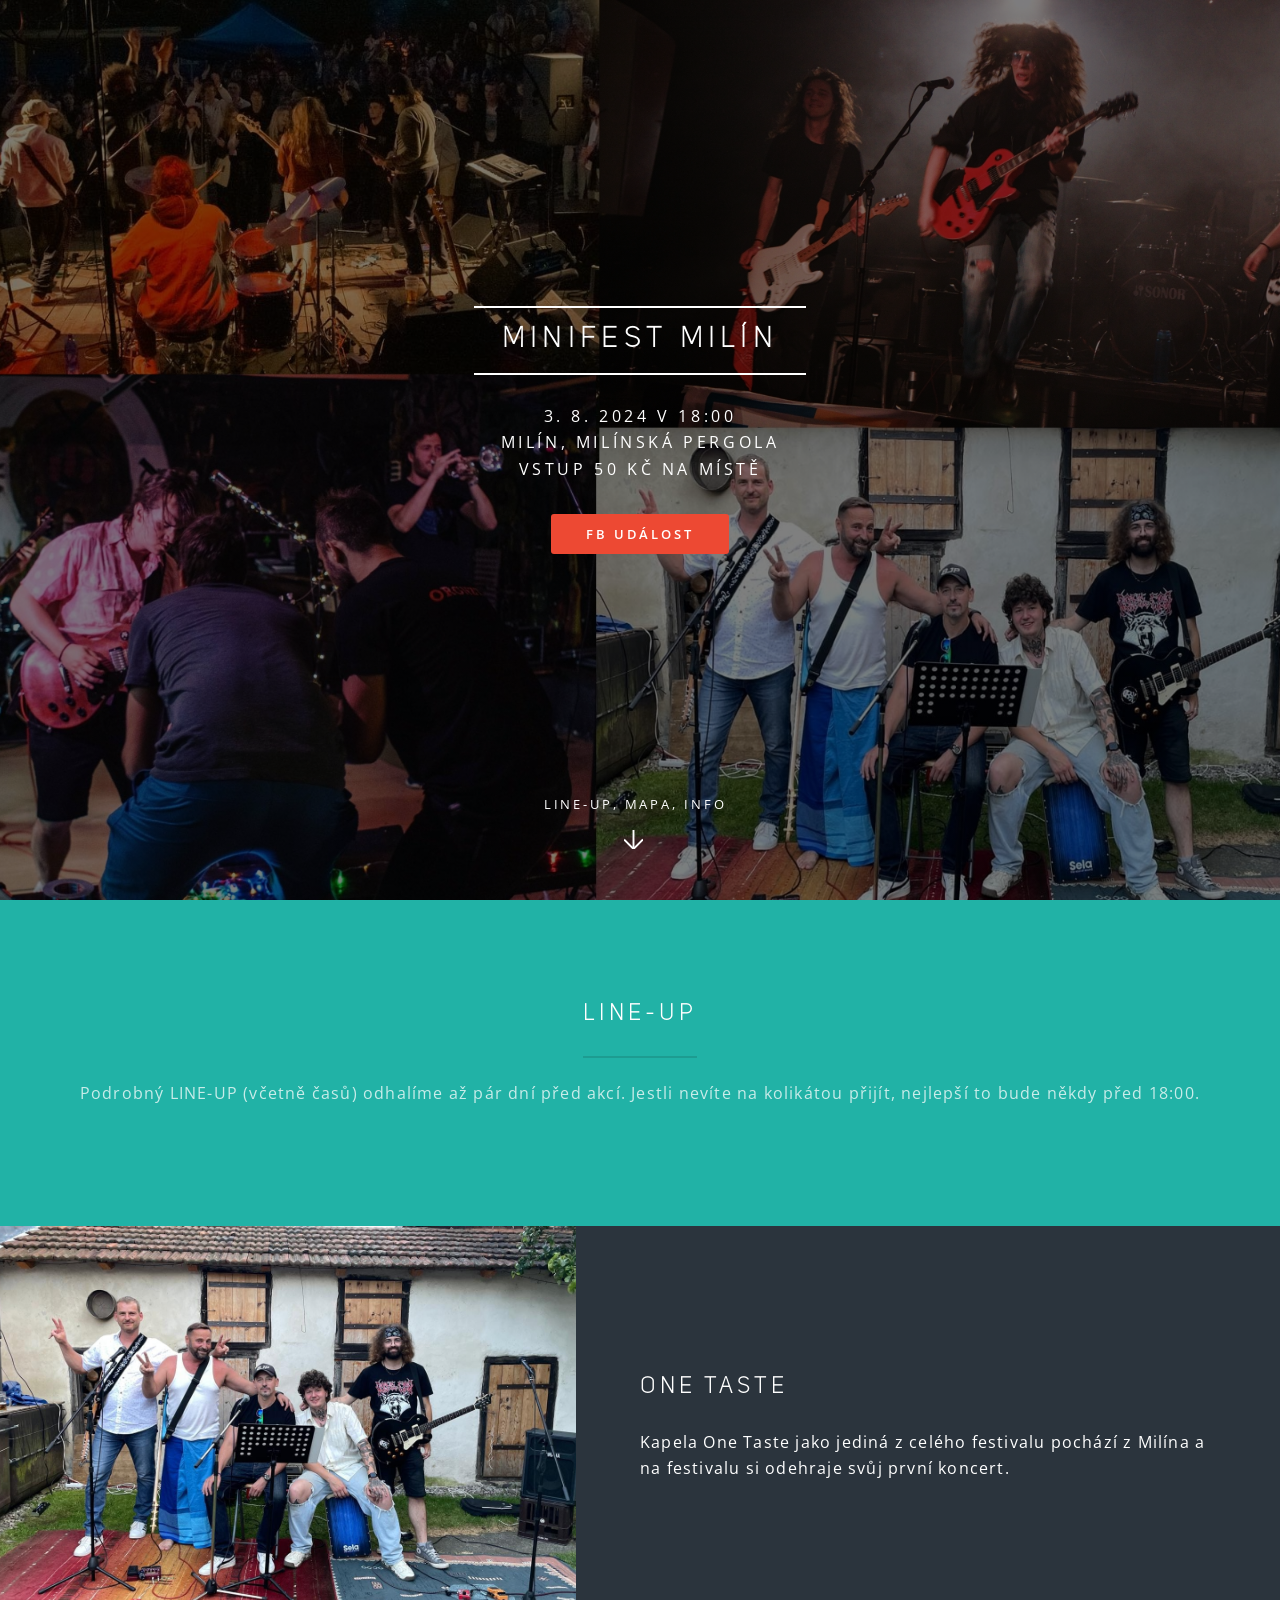
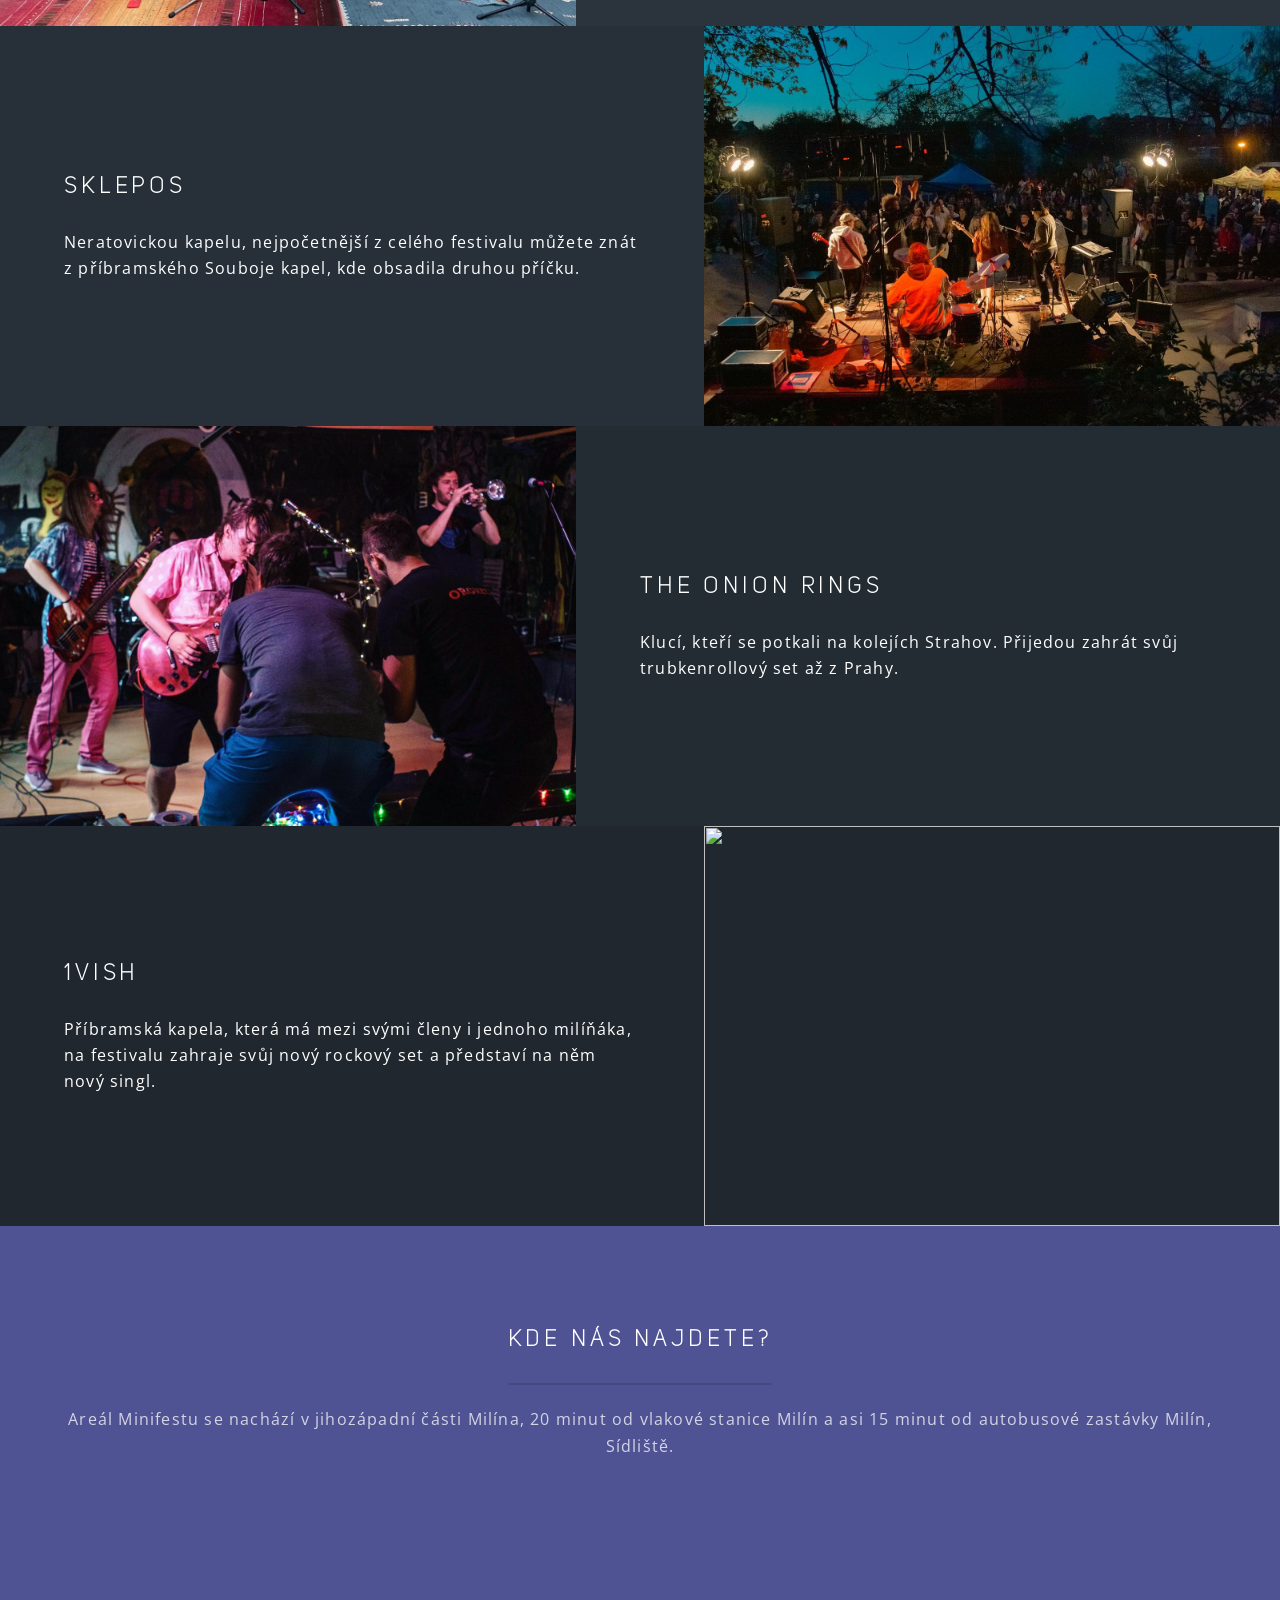
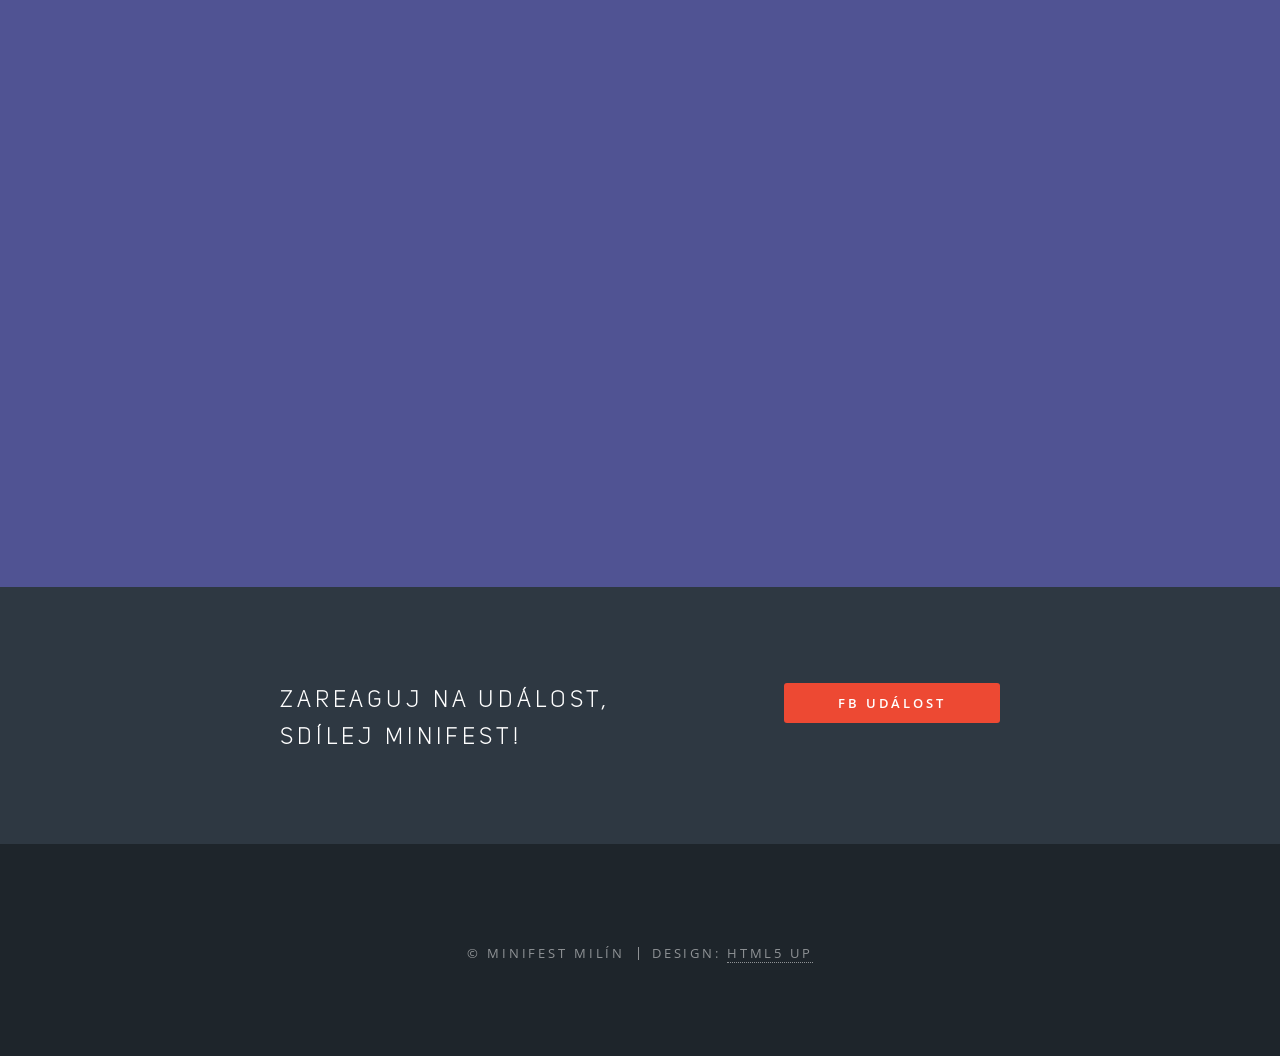
==== index.html @ dd319400 "Fix" ====
<!DOCTYPE HTML>
<!--
	Spectral by HTML5 UP
	html5up.net | @ajlkn
	Free for personal and commercial use under the CCA 3.0 license (html5up.net/license)
-->
<html>
	<head>
		<title>Minifest Milín</title>
		<meta charset="utf-8" />
		<meta name="viewport" content="width=device-width, initial-scale=1, user-scalable=no" />
		<link rel="stylesheet" href="assets/css/main.css" />
		<noscript><link rel="stylesheet" href="assets/css/noscript.css" /></noscript>
	</head>
	<body class="landing is-preload">

		<!-- Page Wrapper -->
			<div id="page-wrapper">

				<!-- Header -->
					<header id="header" class="alt">
						<h1><a href="index.html">Minifest Milín</a></h1>
					</header>

				<!-- Banner -->
					<section id="banner">
						<div class="inner">
							<h2>Minifest Milín</h2>
							<p>3. 8. 2024 v 18:00<br />
							Milín, Milínská Pergola<br />
							Vstup 50 Kč na Místě
							</p>
							<ul class="actions special">
								<li><a href="https://www.facebook.com/share/nZcEZH7d44mRMDsJ/" class="button primary">FB Událost</a></li>
							</ul>
						</div>
						<a href="#one" class="more scrolly">Line-Up, Mapa, Info</a>
					</section>

				<!-- One -->
					<section id="one" class="wrapper style1 special">
						<div class="inner">
							<header class="major">
								<h2>LINE-UP</h2>
								<p>Podrobný LINE-UP (včetně časů) odhalíme až pár dní před akcí. Jestli nevíte na kolikátou přijít, nejlepší to bude někdy před 18:00.</p>
							</header>
						</div>
					</section>

				<!-- Two -->
					<section id="two" class="wrapper alt style2">
						<section class="spotlight">
							<div class="image band-image"><img src="images/pic04.jpg" alt="" /></div><div class="content">
								<h2>One Taste</h2>
								<p>Kapela One Taste jako jediná z celého festivalu pochází z Milína a na festivalu si odehraje svůj první koncert.</p>
							</div>
						</section>
						<section class="spotlight">
							<div class="image band-image"><img src="images/pic03.jpg" alt="" /></div><div class="content">
								<h2>Sklepos</h2>
								<p>Neratovickou kapelu, nejpočetnější z celého festivalu můžete znát z příbramského Souboje kapel, kde obsadila druhou příčku.</p>
							</div>
						</section>
						<section class="spotlight">
							<div class="image band-image"><img src="images/pic02.jpg" alt="" /></div><div class="content">
								<h2>The Onion Rings</h2>
								<p>Klucí, kteří se potkali na kolejích Strahov. Přijedou zahrát svůj trubkenrollový set až z Prahy.</p>
							</div>
						</section>
						<section class="spotlight">
							<div class="image band-image"><img src="images/pic01.jpg" alt="" /></div><div class="content">
								<h2>1VISH</h2>
								<p>Příbramská kapela, která má mezi svými členy i jednoho milíňáka, na festivalu zahraje svůj nový rockový set a představí na něm nový singl.</p>
							</div>
						</section>
					</section>

				<!-- Three -->
					<section id="three" class="wrapper style3 special">
						<div class="inner">
							<header class="major">
								<h2>Kde nás najdete?</h2>
								<p>Areál Minifestu se nachází v jihozápadní části Milína, 20 minut od vlakové stanice Milín a asi 15 minut od autobusové zastávky Milín, Sídliště.</p>
							</header>
							<div class="map">
								<iframe style="border:none" src="https://frame.mapy.cz/s/gusoguramu" width="100%" height="600" frameborder="0"></iframe>
							</div>
						</div>
					</section>

				<!-- CTA -->
					<section id="cta" class="wrapper style4">
						<div class="inner">
							<header>
								<h2>Zareaguj na událost,<br>
									Sdílej Minifest!</h2>
							</header>
							<ul class="actions stacked">
								<li><a href="https://www.facebook.com/share/nZcEZH7d44mRMDsJ/" class="button fit primary">FB Událost</a></li>
							</ul>
						</div>
					</section>

				<!-- Footer -->
					<footer id="footer">
						<ul class="copyright">
							<li>&copy; Minifest Milín</li><li>Design: <a href="http://html5up.net">HTML5 UP</a></li>
						</ul>
					</footer>

			</div>

		<!-- Scripts -->
			<script src="assets/js/jquery.min.js"></script>
			<script src="assets/js/jquery.scrollex.min.js"></script>
			<script src="assets/js/jquery.scrolly.min.js"></script>
			<script src="assets/js/browser.min.js"></script>
			<script src="assets/js/breakpoints.min.js"></script>
			<script src="assets/js/util.js"></script>
			<script src="assets/js/main.js"></script>

	</body>
</html>
---- assets/css/main.css ----
@import url(fontawesome-all.min.css);
@import url("https://fonts.googleapis.com/css?family=Open+Sans:400,400italic,600,600italic,800,800italic");

@font-face {
	font-family: UniSansThinCAPS;
	src: url("../font/uni-sans.thin-caps.otf") format("opentype");
}

/*
	Spectral by HTML5 UP
	html5up.net | @ajlkn
	Free for personal and commercial use under the CCA 3.0 license (html5up.net/license)
*/

html, body, div, span, applet, object,
iframe, h1, h2, h3, h4, h5, h6, p, blockquote,
pre, a, abbr, acronym, address, big, cite,
code, del, dfn, em, img, ins, kbd, q, s, samp,
small, strike, strong, sub, sup, tt, var, b,
u, i, center, dl, dt, dd, ol, ul, li, fieldset,
form, label, legend, table, caption, tbody,
tfoot, thead, tr, th, td, article, aside,
canvas, details, embed, figure, figcaption,
footer, header, hgroup, menu, nav, output, ruby,
section, summary, time, mark, audio, video {
	margin: 0;
	padding: 0;
	border: 0;
	font-size: 100%;
	font: inherit;
	vertical-align: baseline;}

article, aside, details, figcaption, figure,
footer, header, hgroup, menu, nav, section {
	display: block;}

body {
	line-height: 1;
}

ol, ul {
	list-style: none;
}

blockquote, q {
	quotes: none;
}

	blockquote:before, blockquote:after, q:before, q:after {
		content: '';
		content: none;
	}

table {
	border-collapse: collapse;
	border-spacing: 0;
}

body {
	-webkit-text-size-adjust: none;
}

mark {
	background-color: transparent;
	color: inherit;
}

input::-moz-focus-inner {
	border: 0;
	padding: 0;
}

input, select, textarea {
	-moz-appearance: none;
	-webkit-appearance: none;
	-ms-appearance: none;
	appearance: none;
}

/* Basic */

	@-ms-viewport {
		width: device-width;
	}

	html {
		box-sizing: border-box;
	}

	*, *:before, *:after {
		box-sizing: inherit;
	}

	body {
		background: #2e3842;
	}

		body.is-preload *, body.is-preload *:before, body.is-preload *:after {
			-moz-animation: none !important;
			-webkit-animation: none !important;
			-ms-animation: none !important;
			animation: none !important;
			-moz-transition: none !important;
			-webkit-transition: none !important;
			-ms-transition: none !important;
			transition: none !important;
		}

	h1, h2, h3, h4 {
		font-family: UniSansThinCAPS, sans-serif;
	}

	body, input, select, textarea {
		color: #fff;
		font-family: "Open Sans", Helvetica, sans-serif;
		font-size: 15pt;
		font-weight: 400;
		letter-spacing: 0.075em;
		line-height: 1.65em;
	}

		@media screen and (max-width: 1680px) {

			body, input, select, textarea {
				font-size: 13pt;
			}

		}

		@media screen and (max-width: 1280px) {

			body, input, select, textarea {
				font-size: 12pt;
			}

		}

		@media screen and (max-width: 736px) {

			body, input, select, textarea {
				font-size: 11pt;
				letter-spacing: 0.0375em;
			}

		}

	a {
		-moz-transition: color 0.2s ease, border-bottom-color 0.2s ease;
		-webkit-transition: color 0.2s ease, border-bottom-color 0.2s ease;
		-ms-transition: color 0.2s ease, border-bottom-color 0.2s ease;
		transition: color 0.2s ease, border-bottom-color 0.2s ease;
		border-bottom: dotted 1px;
		color: inherit;
		text-decoration: none;
	}

		a:hover {
			border-bottom-color: transparent;
		}

	strong, b {
		color: #fff;
		font-weight: 600;
	}

	em, i {
		font-style: italic;
	}

	p {
		margin: 0 0 2em 0;
	}

	h1, h2, h3, h4, h5, h6 {
		color: #fff;
		font-weight: 800;
		letter-spacing: 0.225em;
		line-height: 1em;
		margin: 0 0 1em 0;
		text-transform: uppercase;
	}

		h1 a, h2 a, h3 a, h4 a, h5 a, h6 a {
			color: inherit;
			text-decoration: none;
		}

	h2 {
		font-size: 1.35em;
		line-height: 1.75em;
	}

		@media screen and (max-width: 736px) {

			h2 {
				font-size: 1.1em;
				line-height: 1.65em;
			}

		}

	h3 {
		font-size: 1.15em;
		line-height: 1.75em;
	}

		@media screen and (max-width: 736px) {

			h3 {
				font-size: 1em;
				line-height: 1.65em;
			}

		}

	h4 {
		font-size: 1em;
		line-height: 1.5em;
	}

	h5 {
		font-size: 0.8em;
		line-height: 1.5em;
	}

	h6 {
		font-size: 0.7em;
		line-height: 1.5em;
	}

	sub {
		font-size: 0.8em;
		position: relative;
		top: 0.5em;
	}

	sup {
		font-size: 0.8em;
		position: relative;
		top: -0.5em;
	}

	hr {
		border: 0;
		border-bottom: solid 2px #fff;
		margin: 3em 0;
	}

		hr.major {
			margin: 4.5em 0;
		}

	blockquote {
		border-left: solid 4px #fff;
		font-style: italic;
		margin: 0 0 2em 0;
		padding: 0.5em 0 0.5em 2em;
	}

	code {
		background: rgba(144, 144, 144, 0.25);
		border-radius: 3px;
		font-family: "Courier New", monospace;
		font-size: 0.9em;
		letter-spacing: 0;
		margin: 0 0.25em;
		padding: 0.25em 0.65em;
	}

	pre {
		-webkit-overflow-scrolling: touch;
		font-family: "Courier New", monospace;
		font-size: 0.9em;
		margin: 0 0 2em 0;
	}

		pre code {
			display: block;
			line-height: 1.75em;
			padding: 1em 1.5em;
			overflow-x: auto;
		}

	.align-left {
		text-align: left;
	}

	.align-center {
		text-align: center;
	}

	.align-right {
		text-align: right;
	}

/* Row */

	.row {
		display: flex;
		flex-wrap: wrap;
		box-sizing: border-box;
		align-items: stretch;
	}

		.row > * {
			box-sizing: border-box;
		}

		.row.gtr-uniform > * > :last-child {
			margin-bottom: 0;
		}

		.row.aln-left {
			justify-content: flex-start;
		}

		.row.aln-center {
			justify-content: center;
		}

		.row.aln-right {
			justify-content: flex-end;
		}

		.row.aln-top {
			align-items: flex-start;
		}

		.row.aln-middle {
			align-items: center;
		}

		.row.aln-bottom {
			align-items: flex-end;
		}

		.row > .imp {
			order: -1;
		}

		.row > .col-1 {
			width: 8.33333%;
		}

		.row > .off-1 {
			margin-left: 8.33333%;
		}

		.row > .col-2 {
			width: 16.66667%;
		}

		.row > .off-2 {
			margin-left: 16.66667%;
		}

		.row > .col-3 {
			width: 25%;
		}

		.row > .off-3 {
			margin-left: 25%;
		}

		.row > .col-4 {
			width: 33.33333%;
		}

		.row > .off-4 {
			margin-left: 33.33333%;
		}

		.row > .col-5 {
			width: 41.66667%;
		}

		.row > .off-5 {
			margin-left: 41.66667%;
		}

		.row > .col-6 {
			width: 50%;
		}

		.row > .off-6 {
			margin-left: 50%;
		}

		.row > .col-7 {
			width: 58.33333%;
		}

		.row > .off-7 {
			margin-left: 58.33333%;
		}

		.row > .col-8 {
			width: 66.66667%;
		}

		.row > .off-8 {
			margin-left: 66.66667%;
		}

		.row > .col-9 {
			width: 75%;
		}

		.row > .off-9 {
			margin-left: 75%;
		}

		.row > .col-10 {
			width: 83.33333%;
		}

		.row > .off-10 {
			margin-left: 83.33333%;
		}

		.row > .col-11 {
			width: 91.66667%;
		}

		.row > .off-11 {
			margin-left: 91.66667%;
		}

		.row > .col-12 {
			width: 100%;
		}

		.row > .off-12 {
			margin-left: 100%;
		}

		.row.gtr-0 {
			margin-top: 0;
			margin-left: 0em;
		}

			.row.gtr-0 > * {
				padding: 0 0 0 0em;
			}

			.row.gtr-0.gtr-uniform {
				margin-top: 0em;
			}

				.row.gtr-0.gtr-uniform > * {
					padding-top: 0em;
				}

		.row.gtr-25 {
			margin-top: 0;
			margin-left: -0.375em;
		}

			.row.gtr-25 > * {
				padding: 0 0 0 0.375em;
			}

			.row.gtr-25.gtr-uniform {
				margin-top: -0.375em;
			}

				.row.gtr-25.gtr-uniform > * {
					padding-top: 0.375em;
				}

		.row.gtr-50 {
			margin-top: 0;
			margin-left: -0.75em;
		}

			.row.gtr-50 > * {
				padding: 0 0 0 0.75em;
			}

			.row.gtr-50.gtr-uniform {
				margin-top: -0.75em;
			}

				.row.gtr-50.gtr-uniform > * {
					padding-top: 0.75em;
				}

		.row {
			margin-top: 0;
			margin-left: -1.5em;
		}

			.row > * {
				padding: 0 0 0 1.5em;
			}

			.row.gtr-uniform {
				margin-top: -1.5em;
			}

				.row.gtr-uniform > * {
					padding-top: 1.5em;
				}

		.row.gtr-150 {
			margin-top: 0;
			margin-left: -2.25em;
		}

			.row.gtr-150 > * {
				padding: 0 0 0 2.25em;
			}

			.row.gtr-150.gtr-uniform {
				margin-top: -2.25em;
			}

				.row.gtr-150.gtr-uniform > * {
					padding-top: 2.25em;
				}

		.row.gtr-200 {
			margin-top: 0;
			margin-left: -3em;
		}

			.row.gtr-200 > * {
				padding: 0 0 0 3em;
			}

			.row.gtr-200.gtr-uniform {
				margin-top: -3em;
			}

				.row.gtr-200.gtr-uniform > * {
					padding-top: 3em;
				}

		@media screen and (max-width: 1680px) {

			.row {
				display: flex;
				flex-wrap: wrap;
				box-sizing: border-box;
				align-items: stretch;
			}

				.row > * {
					box-sizing: border-box;
				}

				.row.gtr-uniform > * > :last-child {
					margin-bottom: 0;
				}

				.row.aln-left {
					justify-content: flex-start;
				}

				.row.aln-center {
					justify-content: center;
				}

				.row.aln-right {
					justify-content: flex-end;
				}

				.row.aln-top {
					align-items: flex-start;
				}

				.row.aln-middle {
					align-items: center;
				}

				.row.aln-bottom {
					align-items: flex-end;
				}

				.row > .imp-xlarge {
					order: -1;
				}

				.row > .col-1-xlarge {
					width: 8.33333%;
				}

				.row > .off-1-xlarge {
					margin-left: 8.33333%;
				}

				.row > .col-2-xlarge {
					width: 16.66667%;
				}

				.row > .off-2-xlarge {
					margin-left: 16.66667%;
				}

				.row > .col-3-xlarge {
					width: 25%;
				}

				.row > .off-3-xlarge {
					margin-left: 25%;
				}

				.row > .col-4-xlarge {
					width: 33.33333%;
				}

				.row > .off-4-xlarge {
					margin-left: 33.33333%;
				}

				.row > .col-5-xlarge {
					width: 41.66667%;
				}

				.row > .off-5-xlarge {
					margin-left: 41.66667%;
				}

				.row > .col-6-xlarge {
					width: 50%;
				}

				.row > .off-6-xlarge {
					margin-left: 50%;
				}

				.row > .col-7-xlarge {
					width: 58.33333%;
				}

				.row > .off-7-xlarge {
					margin-left: 58.33333%;
				}

				.row > .col-8-xlarge {
					width: 66.66667%;
				}

				.row > .off-8-xlarge {
					margin-left: 66.66667%;
				}

				.row > .col-9-xlarge {
					width: 75%;
				}

				.row > .off-9-xlarge {
					margin-left: 75%;
				}

				.row > .col-10-xlarge {
					width: 83.33333%;
				}

				.row > .off-10-xlarge {
					margin-left: 83.33333%;
				}

				.row > .col-11-xlarge {
					width: 91.66667%;
				}

				.row > .off-11-xlarge {
					margin-left: 91.66667%;
				}

				.row > .col-12-xlarge {
					width: 100%;
				}

				.row > .off-12-xlarge {
					margin-left: 100%;
				}

				.row.gtr-0 {
					margin-top: 0;
					margin-left: 0em;
				}

					.row.gtr-0 > * {
						padding: 0 0 0 0em;
					}

					.row.gtr-0.gtr-uniform {
						margin-top: 0em;
					}

						.row.gtr-0.gtr-uniform > * {
							padding-top: 0em;
						}

				.row.gtr-25 {
					margin-top: 0;
					margin-left: -0.375em;
				}

					.row.gtr-25 > * {
						padding: 0 0 0 0.375em;
					}

					.row.gtr-25.gtr-uniform {
						margin-top: -0.375em;
					}

						.row.gtr-25.gtr-uniform > * {
							padding-top: 0.375em;
						}

				.row.gtr-50 {
					margin-top: 0;
					margin-left: -0.75em;
				}

					.row.gtr-50 > * {
						padding: 0 0 0 0.75em;
					}

					.row.gtr-50.gtr-uniform {
						margin-top: -0.75em;
					}

						.row.gtr-50.gtr-uniform > * {
							padding-top: 0.75em;
						}

				.row {
					margin-top: 0;
					margin-left: -1.5em;
				}

					.row > * {
						padding: 0 0 0 1.5em;
					}

					.row.gtr-uniform {
						margin-top: -1.5em;
					}

						.row.gtr-uniform > * {
							padding-top: 1.5em;
						}

				.row.gtr-150 {
					margin-top: 0;
					margin-left: -2.25em;
				}

					.row.gtr-150 > * {
						padding: 0 0 0 2.25em;
					}

					.row.gtr-150.gtr-uniform {
						margin-top: -2.25em;
					}

						.row.gtr-150.gtr-uniform > * {
							padding-top: 2.25em;
						}

				.row.gtr-200 {
					margin-top: 0;
					margin-left: -3em;
				}

					.row.gtr-200 > * {
						padding: 0 0 0 3em;
					}

					.row.gtr-200.gtr-uniform {
						margin-top: -3em;
					}

						.row.gtr-200.gtr-uniform > * {
							padding-top: 3em;
						}

		}

		@media screen and (max-width: 1280px) {

			.row {
				display: flex;
				flex-wrap: wrap;
				box-sizing: border-box;
				align-items: stretch;
			}

				.row > * {
					box-sizing: border-box;
				}

				.row.gtr-uniform > * > :last-child {
					margin-bottom: 0;
				}

				.row.aln-left {
					justify-content: flex-start;
				}

				.row.aln-center {
					justify-content: center;
				}

				.row.aln-right {
					justify-content: flex-end;
				}

				.row.aln-top {
					align-items: flex-start;
				}

				.row.aln-middle {
					align-items: center;
				}

				.row.aln-bottom {
					align-items: flex-end;
				}

				.row > .imp-large {
					order: -1;
				}

				.row > .col-1-large {
					width: 8.33333%;
				}

				.row > .off-1-large {
					margin-left: 8.33333%;
				}

				.row > .col-2-large {
					width: 16.66667%;
				}

				.row > .off-2-large {
					margin-left: 16.66667%;
				}

				.row > .col-3-large {
					width: 25%;
				}

				.row > .off-3-large {
					margin-left: 25%;
				}

				.row > .col-4-large {
					width: 33.33333%;
				}

				.row > .off-4-large {
					margin-left: 33.33333%;
				}

				.row > .col-5-large {
					width: 41.66667%;
				}

				.row > .off-5-large {
					margin-left: 41.66667%;
				}

				.row > .col-6-large {
					width: 50%;
				}

				.row > .off-6-large {
					margin-left: 50%;
				}

				.row > .col-7-large {
					width: 58.33333%;
				}

				.row > .off-7-large {
					margin-left: 58.33333%;
				}

				.row > .col-8-large {
					width: 66.66667%;
				}

				.row > .off-8-large {
					margin-left: 66.66667%;
				}

				.row > .col-9-large {
					width: 75%;
				}

				.row > .off-9-large {
					margin-left: 75%;
				}

				.row > .col-10-large {
					width: 83.33333%;
				}

				.row > .off-10-large {
					margin-left: 83.33333%;
				}

				.row > .col-11-large {
					width: 91.66667%;
				}

				.row > .off-11-large {
					margin-left: 91.66667%;
				}

				.row > .col-12-large {
					width: 100%;
				}

				.row > .off-12-large {
					margin-left: 100%;
				}

				.row.gtr-0 {
					margin-top: 0;
					margin-left: 0em;
				}

					.row.gtr-0 > * {
						padding: 0 0 0 0em;
					}

					.row.gtr-0.gtr-uniform {
						margin-top: 0em;
					}

						.row.gtr-0.gtr-uniform > * {
							padding-top: 0em;
						}

				.row.gtr-25 {
					margin-top: 0;
					margin-left: -0.375em;
				}

					.row.gtr-25 > * {
						padding: 0 0 0 0.375em;
					}

					.row.gtr-25.gtr-uniform {
						margin-top: -0.375em;
					}

						.row.gtr-25.gtr-uniform > * {
							padding-top: 0.375em;
						}

				.row.gtr-50 {
					margin-top: 0;
					margin-left: -0.75em;
				}

					.row.gtr-50 > * {
						padding: 0 0 0 0.75em;
					}

					.row.gtr-50.gtr-uniform {
						margin-top: -0.75em;
					}

						.row.gtr-50.gtr-uniform > * {
							padding-top: 0.75em;
						}

				.row {
					margin-top: 0;
					margin-left: -1.5em;
				}

					.row > * {
						padding: 0 0 0 1.5em;
					}

					.row.gtr-uniform {
						margin-top: -1.5em;
					}

						.row.gtr-uniform > * {
							padding-top: 1.5em;
						}

				.row.gtr-150 {
					margin-top: 0;
					margin-left: -2.25em;
				}

					.row.gtr-150 > * {
						padding: 0 0 0 2.25em;
					}

					.row.gtr-150.gtr-uniform {
						margin-top: -2.25em;
					}

						.row.gtr-150.gtr-uniform > * {
							padding-top: 2.25em;
						}

				.row.gtr-200 {
					margin-top: 0;
					margin-left: -3em;
				}

					.row.gtr-200 > * {
						padding: 0 0 0 3em;
					}

					.row.gtr-200.gtr-uniform {
						margin-top: -3em;
					}

						.row.gtr-200.gtr-uniform > * {
							padding-top: 3em;
						}

		}

		@media screen and (max-width: 980px) {

			.row {
				display: flex;
				flex-wrap: wrap;
				box-sizing: border-box;
				align-items: stretch;
			}

				.row > * {
					box-sizing: border-box;
				}

				.row.gtr-uniform > * > :last-child {
					margin-bottom: 0;
				}

				.row.aln-left {
					justify-content: flex-start;
				}

				.row.aln-center {
					justify-content: center;
				}

				.row.aln-right {
					justify-content: flex-end;
				}

				.row.aln-top {
					align-items: flex-start;
				}

				.row.aln-middle {
					align-items: center;
				}

				.row.aln-bottom {
					align-items: flex-end;
				}

				.row > .imp-medium {
					order: -1;
				}

				.row > .col-1-medium {
					width: 8.33333%;
				}

				.row > .off-1-medium {
					margin-left: 8.33333%;
				}

				.row > .col-2-medium {
					width: 16.66667%;
				}

				.row > .off-2-medium {
					margin-left: 16.66667%;
				}

				.row > .col-3-medium {
					width: 25%;
				}

				.row > .off-3-medium {
					margin-left: 25%;
				}

				.row > .col-4-medium {
					width: 33.33333%;
				}

				.row > .off-4-medium {
					margin-left: 33.33333%;
				}

				.row > .col-5-medium {
					width: 41.66667%;
				}

				.row > .off-5-medium {
					margin-left: 41.66667%;
				}

				.row > .col-6-medium {
					width: 50%;
				}

				.row > .off-6-medium {
					margin-left: 50%;
				}

				.row > .col-7-medium {
					width: 58.33333%;
				}

				.row > .off-7-medium {
					margin-left: 58.33333%;
				}

				.row > .col-8-medium {
					width: 66.66667%;
				}

				.row > .off-8-medium {
					margin-left: 66.66667%;
				}

				.row > .col-9-medium {
					width: 75%;
				}

				.row > .off-9-medium {
					margin-left: 75%;
				}

				.row > .col-10-medium {
					width: 83.33333%;
				}

				.row > .off-10-medium {
					margin-left: 83.33333%;
				}

				.row > .col-11-medium {
					width: 91.66667%;
				}

				.row > .off-11-medium {
					margin-left: 91.66667%;
				}

				.row > .col-12-medium {
					width: 100%;
				}

				.row > .off-12-medium {
					margin-left: 100%;
				}

				.row.gtr-0 {
					margin-top: 0;
					margin-left: 0em;
				}

					.row.gtr-0 > * {
						padding: 0 0 0 0em;
					}

					.row.gtr-0.gtr-uniform {
						margin-top: 0em;
					}

						.row.gtr-0.gtr-uniform > * {
							padding-top: 0em;
						}

				.row.gtr-25 {
					margin-top: 0;
					margin-left: -0.375em;
				}

					.row.gtr-25 > * {
						padding: 0 0 0 0.375em;
					}

					.row.gtr-25.gtr-uniform {
						margin-top: -0.375em;
					}

						.row.gtr-25.gtr-uniform > * {
							padding-top: 0.375em;
						}

				.row.gtr-50 {
					margin-top: 0;
					margin-left: -0.75em;
				}

					.row.gtr-50 > * {
						padding: 0 0 0 0.75em;
					}

					.row.gtr-50.gtr-uniform {
						margin-top: -0.75em;
					}

						.row.gtr-50.gtr-uniform > * {
							padding-top: 0.75em;
						}

				.row {
					margin-top: 0;
					margin-left: -1.5em;
				}

					.row > * {
						padding: 0 0 0 1.5em;
					}

					.row.gtr-uniform {
						margin-top: -1.5em;
					}

						.row.gtr-uniform > * {
							padding-top: 1.5em;
						}

				.row.gtr-150 {
					margin-top: 0;
					margin-left: -2.25em;
				}

					.row.gtr-150 > * {
						padding: 0 0 0 2.25em;
					}

					.row.gtr-150.gtr-uniform {
						margin-top: -2.25em;
					}

						.row.gtr-150.gtr-uniform > * {
							padding-top: 2.25em;
						}

				.row.gtr-200 {
					margin-top: 0;
					margin-left: -3em;
				}

					.row.gtr-200 > * {
						padding: 0 0 0 3em;
					}

					.row.gtr-200.gtr-uniform {
						margin-top: -3em;
					}

						.row.gtr-200.gtr-uniform > * {
							padding-top: 3em;
						}

		}

		@media screen and (max-width: 736px) {

			.row {
				display: flex;
				flex-wrap: wrap;
				box-sizing: border-box;
				align-items: stretch;
			}

				.row > * {
					box-sizing: border-box;
				}

				.row.gtr-uniform > * > :last-child {
					margin-bottom: 0;
				}

				.row.aln-left {
					justify-content: flex-start;
				}

				.row.aln-center {
					justify-content: center;
				}

				.row.aln-right {
					justify-content: flex-end;
				}

				.row.aln-top {
					align-items: flex-start;
				}

				.row.aln-middle {
					align-items: center;
				}

				.row.aln-bottom {
					align-items: flex-end;
				}

				.row > .imp-small {
					order: -1;
				}

				.row > .col-1-small {
					width: 8.33333%;
				}

				.row > .off-1-small {
					margin-left: 8.33333%;
				}

				.row > .col-2-small {
					width: 16.66667%;
				}

				.row > .off-2-small {
					margin-left: 16.66667%;
				}

				.row > .col-3-small {
					width: 25%;
				}

				.row > .off-3-small {
					margin-left: 25%;
				}

				.row > .col-4-small {
					width: 33.33333%;
				}

				.row > .off-4-small {
					margin-left: 33.33333%;
				}

				.row > .col-5-small {
					width: 41.66667%;
				}

				.row > .off-5-small {
					margin-left: 41.66667%;
				}

				.row > .col-6-small {
					width: 50%;
				}

				.row > .off-6-small {
					margin-left: 50%;
				}

				.row > .col-7-small {
					width: 58.33333%;
				}

				.row > .off-7-small {
					margin-left: 58.33333%;
				}

				.row > .col-8-small {
					width: 66.66667%;
				}

				.row > .off-8-small {
					margin-left: 66.66667%;
				}

				.row > .col-9-small {
					width: 75%;
				}

				.row > .off-9-small {
					margin-left: 75%;
				}

				.row > .col-10-small {
					width: 83.33333%;
				}

				.row > .off-10-small {
					margin-left: 83.33333%;
				}

				.row > .col-11-small {
					width: 91.66667%;
				}

				.row > .off-11-small {
					margin-left: 91.66667%;
				}

				.row > .col-12-small {
					width: 100%;
				}

				.row > .off-12-small {
					margin-left: 100%;
				}

				.row.gtr-0 {
					margin-top: 0;
					margin-left: 0em;
				}

					.row.gtr-0 > * {
						padding: 0 0 0 0em;
					}

					.row.gtr-0.gtr-uniform {
						margin-top: 0em;
					}

						.row.gtr-0.gtr-uniform > * {
							padding-top: 0em;
						}

				.row.gtr-25 {
					margin-top: 0;
					margin-left: -0.375em;
				}

					.row.gtr-25 > * {
						padding: 0 0 0 0.375em;
					}

					.row.gtr-25.gtr-uniform {
						margin-top: -0.375em;
					}

						.row.gtr-25.gtr-uniform > * {
							padding-top: 0.375em;
						}

				.row.gtr-50 {
					margin-top: 0;
					margin-left: -0.75em;
				}

					.row.gtr-50 > * {
						padding: 0 0 0 0.75em;
					}

					.row.gtr-50.gtr-uniform {
						margin-top: -0.75em;
					}

						.row.gtr-50.gtr-uniform > * {
							padding-top: 0.75em;
						}

				.row {
					margin-top: 0;
					margin-left: -1.5em;
				}

					.row > * {
						padding: 0 0 0 1.5em;
					}

					.row.gtr-uniform {
						margin-top: -1.5em;
					}

						.row.gtr-uniform > * {
							padding-top: 1.5em;
						}

				.row.gtr-150 {
					margin-top: 0;
					margin-left: -2.25em;
				}

					.row.gtr-150 > * {
						padding: 0 0 0 2.25em;
					}

					.row.gtr-150.gtr-uniform {
						margin-top: -2.25em;
					}

						.row.gtr-150.gtr-uniform > * {
							padding-top: 2.25em;
						}

				.row.gtr-200 {
					margin-top: 0;
					margin-left: -3em;
				}

					.row.gtr-200 > * {
						padding: 0 0 0 3em;
					}

					.row.gtr-200.gtr-uniform {
						margin-top: -3em;
					}

						.row.gtr-200.gtr-uniform > * {
							padding-top: 3em;
						}

		}

		@media screen and (max-width: 480px) {

			.row {
				display: flex;
				flex-wrap: wrap;
				box-sizing: border-box;
				align-items: stretch;
			}

				.row > * {
					box-sizing: border-box;
				}

				.row.gtr-uniform > * > :last-child {
					margin-bottom: 0;
				}

				.row.aln-left {
					justify-content: flex-start;
				}

				.row.aln-center {
					justify-content: center;
				}

				.row.aln-right {
					justify-content: flex-end;
				}

				.row.aln-top {
					align-items: flex-start;
				}

				.row.aln-middle {
					align-items: center;
				}

				.row.aln-bottom {
					align-items: flex-end;
				}

				.row > .imp-xsmall {
					order: -1;
				}

				.row > .col-1-xsmall {
					width: 8.33333%;
				}

				.row > .off-1-xsmall {
					margin-left: 8.33333%;
				}

				.row > .col-2-xsmall {
					width: 16.66667%;
				}

				.row > .off-2-xsmall {
					margin-left: 16.66667%;
				}

				.row > .col-3-xsmall {
					width: 25%;
				}

				.row > .off-3-xsmall {
					margin-left: 25%;
				}

				.row > .col-4-xsmall {
					width: 33.33333%;
				}

				.row > .off-4-xsmall {
					margin-left: 33.33333%;
				}

				.row > .col-5-xsmall {
					width: 41.66667%;
				}

				.row > .off-5-xsmall {
					margin-left: 41.66667%;
				}

				.row > .col-6-xsmall {
					width: 50%;
				}

				.row > .off-6-xsmall {
					margin-left: 50%;
				}

				.row > .col-7-xsmall {
					width: 58.33333%;
				}

				.row > .off-7-xsmall {
					margin-left: 58.33333%;
				}

				.row > .col-8-xsmall {
					width: 66.66667%;
				}

				.row > .off-8-xsmall {
					margin-left: 66.66667%;
				}

				.row > .col-9-xsmall {
					width: 75%;
				}

				.row > .off-9-xsmall {
					margin-left: 75%;
				}

				.row > .col-10-xsmall {
					width: 83.33333%;
				}

				.row > .off-10-xsmall {
					margin-left: 83.33333%;
				}

				.row > .col-11-xsmall {
					width: 91.66667%;
				}

				.row > .off-11-xsmall {
					margin-left: 91.66667%;
				}

				.row > .col-12-xsmall {
					width: 100%;
				}

				.row > .off-12-xsmall {
					margin-left: 100%;
				}

				.row.gtr-0 {
					margin-top: 0;
					margin-left: 0em;
				}

					.row.gtr-0 > * {
						padding: 0 0 0 0em;
					}

					.row.gtr-0.gtr-uniform {
						margin-top: 0em;
					}

						.row.gtr-0.gtr-uniform > * {
							padding-top: 0em;
						}

				.row.gtr-25 {
					margin-top: 0;
					margin-left: -0.375em;
				}

					.row.gtr-25 > * {
						padding: 0 0 0 0.375em;
					}

					.row.gtr-25.gtr-uniform {
						margin-top: -0.375em;
					}

						.row.gtr-25.gtr-uniform > * {
							padding-top: 0.375em;
						}

				.row.gtr-50 {
					margin-top: 0;
					margin-left: -0.75em;
				}

					.row.gtr-50 > * {
						padding: 0 0 0 0.75em;
					}

					.row.gtr-50.gtr-uniform {
						margin-top: -0.75em;
					}

						.row.gtr-50.gtr-uniform > * {
							padding-top: 0.75em;
						}

				.row {
					margin-top: 0;
					margin-left: -1.5em;
				}

					.row > * {
						padding: 0 0 0 1.5em;
					}

					.row.gtr-uniform {
						margin-top: -1.5em;
					}

						.row.gtr-uniform > * {
							padding-top: 1.5em;
						}

				.row.gtr-150 {
					margin-top: 0;
					margin-left: -2.25em;
				}

					.row.gtr-150 > * {
						padding: 0 0 0 2.25em;
					}

					.row.gtr-150.gtr-uniform {
						margin-top: -2.25em;
					}

						.row.gtr-150.gtr-uniform > * {
							padding-top: 2.25em;
						}

				.row.gtr-200 {
					margin-top: 0;
					margin-left: -3em;
				}

					.row.gtr-200 > * {
						padding: 0 0 0 3em;
					}

					.row.gtr-200.gtr-uniform {
						margin-top: -3em;
					}

						.row.gtr-200.gtr-uniform > * {
							padding-top: 3em;
						}

		}

/* Section/Article */

	section.special, article.special {
		text-align: center;
	}

	header p {
		color: rgba(255, 255, 255, 0.5);
		position: relative;
		top: -0.25em;
	}

	header h3 + p {
		font-size: 1.1em;
	}

	header h4 + p,
	header h5 + p,
	header h6 + p {
		font-size: 0.9em;
	}

	header.major {
		margin: 0 0 3.5em 0;
	}

		header.major h2, header.major h3, header.major h4, header.major h5, header.major h6 {
			border-bottom: solid 2px #fff;
			display: inline-block;
			padding-bottom: 1em;
			position: relative;
		}

			header.major h2:after, header.major h3:after, header.major h4:after, header.major h5:after, header.major h6:after {
				content: '';
				display: block;
				height: 1px;
			}

		header.major p {
			color: #fff;
			top: 0;
		}

		@media screen and (max-width: 736px) {

			header.major {
				margin: 0 0 2em 0;
			}

		}

	@media screen and (max-width: 980px) {

		header br {
			display: none;
		}

	}

/* Form */

	form {
		margin: 0 0 2em 0;
	}

	label {
		color: #fff;
		display: block;
		font-size: 0.9em;
		font-weight: 600;
		margin: 0 0 1em 0;
	}

	input[type="text"],
	input[type="password"],
	input[type="email"],
	select,
	textarea {
		-moz-appearance: none;
		-webkit-appearance: none;
		-ms-appearance: none;
		appearance: none;
		background-color: rgba(144, 144, 144, 0.25);
		border-radius: 3px;
		border: none;
		color: inherit;
		display: block;
		outline: 0;
		padding: 0 1em;
		text-decoration: none;
		width: 100%;
	}

		input[type="text"]:invalid,
		input[type="password"]:invalid,
		input[type="email"]:invalid,
		select:invalid,
		textarea:invalid {
			box-shadow: none;
		}

		input[type="text"]:focus,
		input[type="password"]:focus,
		input[type="email"]:focus,
		select:focus,
		textarea:focus {
			box-shadow: 0 0 0 2px #21b2a6;
		}

	select {
		background-size: 1.25em;
		background-repeat: no-repeat;
		background-position: calc(100% - 1em) center;
		height: 2.75em;
		padding-right: 2.75em;
		text-overflow: ellipsis;
	}

		select:focus::-ms-value {
			background-color: transparent;
		}

		select::-ms-expand {
			display: none;
		}

	input[type="text"],
	input[type="password"],
	input[type="email"],
	select {
		height: 2.75em;
	}

	textarea {
		padding: 0.75em 1em;
	}

	input[type="checkbox"],
	input[type="radio"] {
		-moz-appearance: none;
		-webkit-appearance: none;
		-ms-appearance: none;
		appearance: none;
		display: block;
		float: left;
		margin-right: -2em;
		opacity: 0;
		width: 1em;
		z-index: -1;
	}

		input[type="checkbox"] + label,
		input[type="radio"] + label {
			text-decoration: none;
			color: #fff;
			cursor: pointer;
			display: inline-block;
			font-size: 1em;
			font-weight: 400;
			padding-left: 2.4em;
			padding-right: 0.75em;
			position: relative;
		}

			input[type="checkbox"] + label:before,
			input[type="radio"] + label:before {
				-moz-osx-font-smoothing: grayscale;
				-webkit-font-smoothing: antialiased;
				display: inline-block;
				font-style: normal;
				font-variant: normal;
				text-rendering: auto;
				line-height: 1;
				text-transform: none !important;
				font-family: 'Font Awesome 5 Free';
				font-weight: 900;
			}

			input[type="checkbox"] + label:before,
			input[type="radio"] + label:before {
				background: rgba(144, 144, 144, 0.25);
				border-radius: 3px;
				content: '';
				display: inline-block;
				font-size: 0.8em;
				height: 2.0625em;
				left: 0;
				line-height: 2.0625em;
				position: absolute;
				text-align: center;
				top: 0;
				width: 2.0625em;
			}

		input[type="checkbox"]:checked + label:before,
		input[type="radio"]:checked + label:before {
			background: #2e3842;
			color: #fff;
			content: '\f00c';
		}

		input[type="checkbox"]:focus + label:before,
		input[type="radio"]:focus + label:before {
			box-shadow: 0 0 0 2px #21b2a6;
		}

	input[type="checkbox"] + label:before {
		border-radius: 3px;
	}

	input[type="radio"] + label:before {
		border-radius: 100%;
	}

	::-webkit-input-placeholder {
		color: rgba(255, 255, 255, 0.5) !important;
		opacity: 1.0;
	}

	:-moz-placeholder {
		color: rgba(255, 255, 255, 0.5) !important;
		opacity: 1.0;
	}

	::-moz-placeholder {
		color: rgba(255, 255, 255, 0.5) !important;
		opacity: 1.0;
	}

	:-ms-input-placeholder {
		color: rgba(255, 255, 255, 0.5) !important;
		opacity: 1.0;
	}

/* Box */

	.box {
		border-radius: 3px;
		border: solid 2px #fff;
		margin-bottom: 2em;
		padding: 1.5em;
	}

		.box > :last-child,
		.box > :last-child > :last-child,
		.box > :last-child > :last-child > :last-child {
			margin-bottom: 0;
		}

		.box.alt {
			border: 0;
			border-radius: 0;
			padding: 0;
		}

/* Icon */

	.icon {
		text-decoration: none;
		border-bottom: none;
		position: relative;
	}

		.icon:before {
			-moz-osx-font-smoothing: grayscale;
			-webkit-font-smoothing: antialiased;
			display: inline-block;
			font-style: normal;
			font-variant: normal;
			text-rendering: auto;
			line-height: 1;
			text-transform: none !important;
			font-family: 'Font Awesome 5 Free';
			font-weight: 400;
		}

		.icon > .label {
			display: none;
		}

		.icon:before {
			line-height: inherit;
		}

		.icon.solid:before {
			font-weight: 900;
		}

		.icon.brands:before {
			font-family: 'Font Awesome 5 Brands';
		}

		.icon.major {
			-moz-transform: rotate(-45deg);
			-webkit-transform: rotate(-45deg);
			-ms-transform: rotate(-45deg);
			transform: rotate(-45deg);
			border-radius: 3px;
			border: solid 2px #fff;
			display: inline-block;
			font-size: 1.35em;
			height: calc(3em + 2px);
			line-height: 3em;
			text-align: center;
			width: calc(3em + 2px);
		}

			.icon.major:before {
				-moz-transform: rotate(45deg);
				-webkit-transform: rotate(45deg);
				-ms-transform: rotate(45deg);
				transform: rotate(45deg);
				display: inline-block;
				font-size: 1.5em;
			}

			@media screen and (max-width: 736px) {

				.icon.major {
					font-size: 1em;
				}

			}

		.icon.style1 {
			color: #00ffcc;
		}

		.icon.style2 {
			color: #00f0ff;
		}

		.icon.style3 {
			color: #76ddff;
		}

/* Image */

	.image {
		border-radius: 3px;
		border: 0;
		display: inline-block;
		position: relative;
	}
		.image img {
			border-radius: 3px;
			display: block;
		}

		.image.left {
			float: left;
			margin: 0 2em 2em 0;
			top: 0.25em;
		}

		.image.right {
			float: right;
			margin: 0 0 2em 2em;
			top: 0.25em;
		}

		.image.left, .image.right {
			max-width: 40%;
		}

			.image.left img, .image.right img {
				width: 100%;
			}

		.image.fit {
			display: block;
			margin: 0 0 2em 0;
			width: 100%;
		}

			.image.fit img {
				width: 100%;
			}

		.image img {
			height: 400px;
			object-fit: cover;
			object-position: top;
		}

/* List */

	ol {
		list-style: decimal;
		margin: 0 0 2em 0;
		padding-left: 1.25em;
	}

		ol li {
			padding-left: 0.25em;
		}

	ul {
		list-style: disc;
		margin: 0 0 2em 0;
		padding-left: 1em;
	}

		ul li {
			padding-left: 0.5em;
		}

		ul.alt {
			list-style: none;
			padding-left: 0;
		}

			ul.alt li {
				border-top: solid 1px #fff;
				padding: 0.5em 0;
			}

				ul.alt li:first-child {
					border-top: 0;
					padding-top: 0;
				}

	dl {
		margin: 0 0 2em 0;
	}

/* Actions */

	ul.actions {
		display: -moz-flex;
		display: -webkit-flex;
		display: -ms-flex;
		display: flex;
		cursor: default;
		list-style: none;
		margin-left: -1em;
		padding-left: 0;
	}

		ul.actions li {
			padding: 0 0 0 1em;
			vertical-align: middle;
		}

		ul.actions.special {
			-moz-justify-content: center;
			-webkit-justify-content: center;
			-ms-justify-content: center;
			justify-content: center;
			width: 100%;
			margin-left: 0;
		}

			ul.actions.special li:first-child {
				padding-left: 0;
			}

		ul.actions.stacked {
			-moz-flex-direction: column;
			-webkit-flex-direction: column;
			-ms-flex-direction: column;
			flex-direction: column;
			margin-left: 0;
		}

			ul.actions.stacked li {
				padding: 1em 0 0 0;
			}

				ul.actions.stacked li:first-child {
					padding-top: 0;
				}

		ul.actions.fit {
			width: calc(100% + 1em);
		}

			ul.actions.fit li {
				-moz-flex-grow: 1;
				-webkit-flex-grow: 1;
				-ms-flex-grow: 1;
				flex-grow: 1;
				-moz-flex-shrink: 1;
				-webkit-flex-shrink: 1;
				-ms-flex-shrink: 1;
				flex-shrink: 1;
				width: 100%;
			}

				ul.actions.fit li > * {
					width: 100%;
				}

			ul.actions.fit.stacked {
				width: 100%;
			}

		@media screen and (max-width: 480px) {

			ul.actions:not(.fixed) {
				-moz-flex-direction: column;
				-webkit-flex-direction: column;
				-ms-flex-direction: column;
				flex-direction: column;
				margin-left: 0;
				width: 100% !important;
			}

				ul.actions:not(.fixed) li {
					-moz-flex-grow: 1;
					-webkit-flex-grow: 1;
					-ms-flex-grow: 1;
					flex-grow: 1;
					-moz-flex-shrink: 1;
					-webkit-flex-shrink: 1;
					-ms-flex-shrink: 1;
					flex-shrink: 1;
					padding: 1em 0 0 0;
					text-align: center;
					width: 100%;
				}

					ul.actions:not(.fixed) li > * {
						width: 100%;
					}

					ul.actions:not(.fixed) li:first-child {
						padding-top: 0;
					}

					ul.actions:not(.fixed) li input[type="submit"],
					ul.actions:not(.fixed) li input[type="reset"],
					ul.actions:not(.fixed) li input[type="button"],
					ul.actions:not(.fixed) li button,
					ul.actions:not(.fixed) li .button {
						width: 100%;
					}

						ul.actions:not(.fixed) li input[type="submit"].icon:before,
						ul.actions:not(.fixed) li input[type="reset"].icon:before,
						ul.actions:not(.fixed) li input[type="button"].icon:before,
						ul.actions:not(.fixed) li button.icon:before,
						ul.actions:not(.fixed) li .button.icon:before {
							margin-left: -0.5em;
						}

		}

/* Icons */

	ul.icons {
		cursor: default;
		list-style: none;
		padding-left: 0;
	}

		ul.icons li {
			display: inline-block;
			padding: 0 1em 0 0;
		}

			ul.icons li:last-child {
				padding-right: 0 !important;
			}

		ul.icons.major {
			padding: 1em 0;
		}

			ul.icons.major li {
				padding-right: 3.5em;
			}

				@media screen and (max-width: 736px) {

					ul.icons.major li {
						padding: 0 1em !important;
					}

				}

/* Table */

	.table-wrapper {
		-webkit-overflow-scrolling: touch;
		overflow-x: auto;
	}

	table {
		margin: 0 0 2em 0;
		width: 100%;
	}

		table tbody tr {
			border: solid 1px #fff;
			border-left: 0;
			border-right: 0;
		}

			table tbody tr:nth-child(2n + 1) {
				background-color: rgba(144, 144, 144, 0.25);
			}

		table td {
			padding: 0.75em 0.75em;
		}

		table th {
			color: #fff;
			font-size: 0.9em;
			font-weight: 600;
			padding: 0 0.75em 0.75em 0.75em;
			text-align: left;
		}

		table thead {
			border-bottom: solid 2px #fff;
		}

		table tfoot {
			border-top: solid 2px #fff;
		}

		table.alt {
			border-collapse: separate;
		}

			table.alt tbody tr td {
				border: solid 1px #fff;
				border-left-width: 0;
				border-top-width: 0;
			}

				table.alt tbody tr td:first-child {
					border-left-width: 1px;
				}

			table.alt tbody tr:first-child td {
				border-top-width: 1px;
			}

			table.alt thead {
				border-bottom: 0;
			}

			table.alt tfoot {
				border-top: 0;
			}

/* Button */

	input[type="submit"],
	input[type="reset"],
	input[type="button"],
	button,
	.button {
		-moz-appearance: none;
		-webkit-appearance: none;
		-ms-appearance: none;
		appearance: none;
		-moz-transition: background-color 0.2s ease-in-out, color 0.2s ease-in-out;
		-webkit-transition: background-color 0.2s ease-in-out, color 0.2s ease-in-out;
		-ms-transition: background-color 0.2s ease-in-out, color 0.2s ease-in-out;
		transition: background-color 0.2s ease-in-out, color 0.2s ease-in-out;
		background-color: transparent;
		border-radius: 3px;
		border: 0;
		box-shadow: inset 0 0 0 2px #fff;
		color: #fff;
		cursor: pointer;
		display: inline-block;
		font-size: 0.8em;
		font-weight: 600;
		height: 3.125em;
		letter-spacing: 0.225em;
		line-height: 3.125em;
		max-width: 30em;
		padding: 0 2.75em;
		text-align: center;
		text-decoration: none;
		text-transform: uppercase;
		white-space: nowrap;
		overflow: hidden;
		text-overflow: ellipsis;
	}

		input[type="submit"]:hover,
		input[type="reset"]:hover,
		input[type="button"]:hover,
		button:hover,
		.button:hover {
			background-color: rgba(144, 144, 144, 0.25);
		}

		input[type="submit"]:active,
		input[type="reset"]:active,
		input[type="button"]:active,
		button:active,
		.button:active {
			background-color: rgba(144, 144, 144, 0.5);
		}

		input[type="submit"].icon:before,
		input[type="reset"].icon:before,
		input[type="button"].icon:before,
		button.icon:before,
		.button.icon:before {
			margin-right: 0.5em;
		}

		input[type="submit"].fit,
		input[type="reset"].fit,
		input[type="button"].fit,
		button.fit,
		.button.fit {
			width: 100%;
		}

		input[type="submit"].small,
		input[type="reset"].small,
		input[type="button"].small,
		button.small,
		.button.small {
			font-size: 0.8em;
		}

		input[type="submit"].large,
		input[type="reset"].large,
		input[type="button"].large,
		button.large,
		.button.large {
			font-size: 1.35em;
		}

		input[type="submit"].primary,
		input[type="reset"].primary,
		input[type="button"].primary,
		button.primary,
		.button.primary {
			background-color: #ed4933;
			box-shadow: none !important;
			color: #ffffff !important;
		}

			input[type="submit"].primary:hover,
			input[type="reset"].primary:hover,
			input[type="button"].primary:hover,
			button.primary:hover,
			.button.primary:hover {
				background-color: #ef5e4a !important;
			}

			input[type="submit"].primary:active,
			input[type="reset"].primary:active,
			input[type="button"].primary:active,
			button.primary:active,
			.button.primary:active {
				background-color: #eb341c !important;
			}

		input[type="submit"].disabled, input[type="submit"]:disabled,
		input[type="reset"].disabled,
		input[type="reset"]:disabled,
		input[type="button"].disabled,
		input[type="button"]:disabled,
		button.disabled,
		button:disabled,
		.button.disabled,
		.button:disabled {
			pointer-events: none;
			opacity: 0.25;
		}

		@media screen and (max-width: 736px) {

			input[type="submit"],
			input[type="reset"],
			input[type="button"],
			button,
			.button {
				height: 3.75em;
				line-height: 3.75em;
			}

		}

/* Features */

	.features {
		display: -moz-flex;
		display: -webkit-flex;
		display: -ms-flex;
		display: flex;
		-moz-flex-wrap: wrap;
		-webkit-flex-wrap: wrap;
		-ms-flex-wrap: wrap;
		flex-wrap: wrap;
		-moz-justify-content: center;
		-webkit-justify-content: center;
		-ms-justify-content: center;
		justify-content: center;
		list-style: none;
		padding: 0;
		width: 100%;
	}

		.features li {
			padding: 4em 4em 2em 6em ;
			display: block;
			position: relative;
			text-align: left;
			width: 50%;
		}

			.features li:nth-child(1) {
				background-color: rgba(0, 0, 0, 0.035);
			}

			.features li:nth-child(2) {
				background-color: rgba(0, 0, 0, 0.07);
			}

			.features li:nth-child(3) {
				background-color: rgba(0, 0, 0, 0.105);
			}

			.features li:nth-child(4) {
				background-color: rgba(0, 0, 0, 0.14);
			}

			.features li:nth-child(5) {
				background-color: rgba(0, 0, 0, 0.175);
			}

			.features li:nth-child(6) {
				background-color: rgba(0, 0, 0, 0.21);
			}

			.features li:nth-child(7) {
				background-color: rgba(0, 0, 0, 0.245);
			}

			.features li:nth-child(8) {
				background-color: rgba(0, 0, 0, 0.28);
			}

			.features li:nth-child(9) {
				background-color: rgba(0, 0, 0, 0.315);
			}

			.features li:nth-child(10) {
				background-color: rgba(0, 0, 0, 0.35);
			}

			.features li:before {
				display: block;
				color: #00ffcc;
				position: absolute;
				left: 1.75em;
				top: 2.75em;
				font-size: 1.5em;
			}

			.features li:nth-child(1) {
				border-top-left-radius: 3px;
			}

			.features li:nth-child(2) {
				border-top-right-radius: 3px;
			}

			.features li:nth-last-child(1) {
				border-bottom-right-radius: 3px;
			}

			.features li:nth-last-child(2) {
				border-bottom-left-radius: 3px;
			}

			@media screen and (max-width: 980px) {

				.features li {
					padding: 3em 2em 1em 2em ;
					text-align: center;
				}

					.features li:before {
						left: 0;
						margin: 0 0 1em 0;
						position: relative;
						top: 0;
					}

			}

			@media screen and (max-width: 736px) {

				.features li {
					padding: 3em 0 1em 0 ;
					background-color: transparent !important;
					border-top: solid 2px #fff;
					width: 100%;
				}

					.features li:first-child {
						border-top: 0;
					}

			}

/* Spotlight */

	.spotlight {
		-moz-align-items: center;
		-webkit-align-items: center;
		-ms-align-items: center;
		align-items: center;
		display: -moz-flex;
		display: -webkit-flex;
		display: -ms-flex;
		display: flex;
	}

		.spotlight .image {
			-moz-order: 1;
			-webkit-order: 1;
			-ms-order: 1;
			order: 1;
			border-radius: 0;
			width: 40%;
		}

			.spotlight .image img {
				border-radius: 0;
				width: 100%;
			}

		.spotlight .content {
			padding: 2em 4em 0.1em 4em ;
			-moz-order: 2;
			-webkit-order: 2;
			-ms-order: 2;
			order: 2;
			max-width: 48em;
			width: 60%;
		}

		.spotlight:nth-child(2n) {
			-moz-flex-direction: row-reverse;
			-webkit-flex-direction: row-reverse;
			-ms-flex-direction: row-reverse;
			flex-direction: row-reverse;
		}

		.spotlight:nth-child(1) {
			background-color: rgba(0, 0, 0, 0.075);
		}

		.spotlight:nth-child(2) {
			background-color: rgba(0, 0, 0, 0.15);
		}

		.spotlight:nth-child(3) {
			background-color: rgba(0, 0, 0, 0.225);
		}

		.spotlight:nth-child(4) {
			background-color: rgba(0, 0, 0, 0.3);
		}

		.spotlight:nth-child(5) {
			background-color: rgba(0, 0, 0, 0.375);
		}

		.spotlight:nth-child(6) {
			background-color: rgba(0, 0, 0, 0.45);
		}

		.spotlight:nth-child(7) {
			background-color: rgba(0, 0, 0, 0.525);
		}

		.spotlight:nth-child(8) {
			background-color: rgba(0, 0, 0, 0.6);
		}

		.spotlight:nth-child(9) {
			background-color: rgba(0, 0, 0, 0.675);
		}

		.spotlight:nth-child(10) {
			background-color: rgba(0, 0, 0, 0.75);
		}

		@media screen and (max-width: 1280px) {

			.spotlight .image {
				width: 45%;
			}

			.spotlight .content {
				width: 55%;
			}

		}

		@media screen and (max-width: 980px) {

			.spotlight {
				display: block;
			}

				.spotlight br {
					display: none;
				}

				.spotlight .image {
					width: 100%;
				}

				.spotlight .content {
					padding: 4em 3em 2em 3em ;
					max-width: none;
					text-align: center;
					width: 100%;
				}

		}

		@media screen and (max-width: 736px) {

			.spotlight .content {
				padding: 3em 2em 1em 2em ;
			}

		}

/* Wrapper */

	.wrapper {
		padding: 6em 0 4em 0 ;
	}

		.wrapper > .inner {
			width: 60em;
			margin: 0 auto;
		}

			@media screen and (max-width: 1280px) {

				.wrapper > .inner {
					width: 90%;
				}

			}

			@media screen and (max-width: 980px) {

				.wrapper > .inner {
					width: 100%;
				}

			}

		.wrapper.alt {
			padding: 0;
		}

		.wrapper.style1 {
			background-color: #21b2a6;
			color: #c8ece9;
		}

			.wrapper.style1 strong, .wrapper.style1 b {
				color: #ffffff;
			}

			.wrapper.style1 h2, .wrapper.style1 h3, .wrapper.style1 h4, .wrapper.style1 h5, .wrapper.style1 h6 {
				color: #ffffff;
			}

			.wrapper.style1 hr {
				border-color: rgba(0, 0, 0, 0.125);
			}

			.wrapper.style1 blockquote {
				border-color: rgba(0, 0, 0, 0.125);
			}

			.wrapper.style1 code {
				background: rgba(255, 255, 255, 0.075);
			}

			.wrapper.style1 header p {
				color: #a6e0db;
			}

			.wrapper.style1 header.major h2, .wrapper.style1 header.major h3, .wrapper.style1 header.major h4, .wrapper.style1 header.major h5, .wrapper.style1 header.major h6 {
				border-color: rgba(0, 0, 0, 0.125);
			}

			.wrapper.style1 header.major p {
				color: #c8ece9;
			}

			.wrapper.style1 label {
				color: #ffffff;
			}

			.wrapper.style1 input[type="text"],
			.wrapper.style1 input[type="password"],
			.wrapper.style1 input[type="email"],
			.wrapper.style1 select,
			.wrapper.style1 textarea {
				background-color: rgba(255, 255, 255, 0.075);
			}

			.wrapper.style1 select {
				background-image: url("data:image/svg+xml;charset=utf8,%3Csvg xmlns='http://www.w3.org/2000/svg' width='40' height='40' preserveAspectRatio='none' viewBox='0 0 40 40'%3E%3Cpath d='M9.4,12.3l10.4,10.4l10.4-10.4c0.2-0.2,0.5-0.4,0.9-0.4c0.3,0,0.6,0.1,0.9,0.4l3.3,3.3c0.2,0.2,0.4,0.5,0.4,0.9 c0,0.4-0.1,0.6-0.4,0.9L20.7,31.9c-0.2,0.2-0.5,0.4-0.9,0.4c-0.3,0-0.6-0.1-0.9-0.4L4.3,17.3c-0.2-0.2-0.4-0.5-0.4-0.9 c0-0.4,0.1-0.6,0.4-0.9l3.3-3.3c0.2-0.2,0.5-0.4,0.9-0.4S9.1,12.1,9.4,12.3z' fill='rgba(0, 0, 0, 0.125)' /%3E%3C/svg%3E");
			}

				.wrapper.style1 select option {
					color: #ffffff;
					background: #21b2a6;
				}

			.wrapper.style1 input[type="checkbox"] + label,
			.wrapper.style1 input[type="radio"] + label {
				color: #c8ece9;
			}

				.wrapper.style1 input[type="checkbox"] + label:before,
				.wrapper.style1 input[type="radio"] + label:before {
					background: rgba(255, 255, 255, 0.075);
				}

			.wrapper.style1 input[type="checkbox"]:checked + label:before,
			.wrapper.style1 input[type="radio"]:checked + label:before {
				background: #ffffff;
				color: #21b2a6;
			}

			.wrapper.style1 ::-webkit-input-placeholder {
				color: #a6e0db !important;
			}

			.wrapper.style1 :-moz-placeholder {
				color: #a6e0db !important;
			}

			.wrapper.style1 ::-moz-placeholder {
				color: #a6e0db !important;
			}

			.wrapper.style1 :-ms-input-placeholder {
				color: #a6e0db !important;
			}

			.wrapper.style1 .formerize-placeholder {
				color: #a6e0db !important;
			}

			.wrapper.style1 .icon.major {
				border-color: rgba(0, 0, 0, 0.125);
			}

			.wrapper.style1 ul.alt li {
				border-color: rgba(0, 0, 0, 0.125);
			}

			.wrapper.style1 table tbody tr {
				border-color: rgba(0, 0, 0, 0.125);
			}

				.wrapper.style1 table tbody tr:nth-child(2n + 1) {
					background-color: rgba(255, 255, 255, 0.075);
				}

			.wrapper.style1 table th {
				color: #ffffff;
			}

			.wrapper.style1 table thead {
				border-color: rgba(0, 0, 0, 0.125);
			}

			.wrapper.style1 table tfoot {
				border-color: rgba(0, 0, 0, 0.125);
			}

			.wrapper.style1 table.alt tbody tr td {
				border-color: rgba(0, 0, 0, 0.125);
			}

			.wrapper.style1 input[type="submit"],
			.wrapper.style1 input[type="reset"],
			.wrapper.style1 input[type="button"],
			.wrapper.style1 button,
			.wrapper.style1 .button {
				box-shadow: inset 0 0 0 2px rgba(0, 0, 0, 0.125);
				color: #ffffff;
			}

				.wrapper.style1 input[type="submit"]:hover,
				.wrapper.style1 input[type="reset"]:hover,
				.wrapper.style1 input[type="button"]:hover,
				.wrapper.style1 button:hover,
				.wrapper.style1 .button:hover {
					background-color: rgba(255, 255, 255, 0.075);
				}

				.wrapper.style1 input[type="submit"]:active,
				.wrapper.style1 input[type="reset"]:active,
				.wrapper.style1 input[type="button"]:active,
				.wrapper.style1 button:active,
				.wrapper.style1 .button:active {
					background-color: rgba(255, 255, 255, 0.2);
				}

			@media screen and (max-width: 736px) {

				.wrapper.style1 .features li {
					border-top-color: rgba(0, 0, 0, 0.125);
				}

			}

		.wrapper.style2 {
			background-color: #2e3842;
		}

		.wrapper.style3 {
			background-color: #505393;
			color: #d3d4e4;
		}

			.wrapper.style3 strong, .wrapper.style3 b {
				color: #ffffff;
			}

			.wrapper.style3 h2, .wrapper.style3 h3, .wrapper.style3 h4, .wrapper.style3 h5, .wrapper.style3 h6 {
				color: #ffffff;
			}

			.wrapper.style3 hr {
				border-color: rgba(0, 0, 0, 0.125);
			}

			.wrapper.style3 blockquote {
				border-color: rgba(0, 0, 0, 0.125);
			}

			.wrapper.style3 code {
				background: rgba(255, 255, 255, 0.075);
			}

			.wrapper.style3 header p {
				color: #b9bad4;
			}

			.wrapper.style3 header.major h2, .wrapper.style3 header.major h3, .wrapper.style3 header.major h4, .wrapper.style3 header.major h5, .wrapper.style3 header.major h6 {
				border-color: rgba(0, 0, 0, 0.125);
			}

			.wrapper.style3 header.major p {
				color: #d3d4e4;
			}

			.wrapper.style3 label {
				color: #ffffff;
			}

			.wrapper.style3 input[type="text"],
			.wrapper.style3 input[type="password"],
			.wrapper.style3 input[type="email"],
			.wrapper.style3 select,
			.wrapper.style3 textarea {
				background-color: rgba(255, 255, 255, 0.075);
			}

			.wrapper.style3 select {
				background-image: url("data:image/svg+xml;charset=utf8,%3Csvg xmlns='http://www.w3.org/2000/svg' width='40' height='40' preserveAspectRatio='none' viewBox='0 0 40 40'%3E%3Cpath d='M9.4,12.3l10.4,10.4l10.4-10.4c0.2-0.2,0.5-0.4,0.9-0.4c0.3,0,0.6,0.1,0.9,0.4l3.3,3.3c0.2,0.2,0.4,0.5,0.4,0.9 c0,0.4-0.1,0.6-0.4,0.9L20.7,31.9c-0.2,0.2-0.5,0.4-0.9,0.4c-0.3,0-0.6-0.1-0.9-0.4L4.3,17.3c-0.2-0.2-0.4-0.5-0.4-0.9 c0-0.4,0.1-0.6,0.4-0.9l3.3-3.3c0.2-0.2,0.5-0.4,0.9-0.4S9.1,12.1,9.4,12.3z' fill='rgba(0, 0, 0, 0.125)' /%3E%3C/svg%3E");
			}

				.wrapper.style3 select option {
					color: #ffffff;
					background: #505393;
				}

			.wrapper.style3 input[type="checkbox"] + label,
			.wrapper.style3 input[type="radio"] + label {
				color: #d3d4e4;
			}

				.wrapper.style3 input[type="checkbox"] + label:before,
				.wrapper.style3 input[type="radio"] + label:before {
					background: rgba(255, 255, 255, 0.075);
				}

			.wrapper.style3 input[type="checkbox"]:checked + label:before,
			.wrapper.style3 input[type="radio"]:checked + label:before {
				background: #ffffff;
				color: #505393;
			}

			.wrapper.style3 ::-webkit-input-placeholder {
				color: #b9bad4 !important;
			}

			.wrapper.style3 :-moz-placeholder {
				color: #b9bad4 !important;
			}

			.wrapper.style3 ::-moz-placeholder {
				color: #b9bad4 !important;
			}

			.wrapper.style3 :-ms-input-placeholder {
				color: #b9bad4 !important;
			}

			.wrapper.style3 .formerize-placeholder {
				color: #b9bad4 !important;
			}

			.wrapper.style3 .icon.major {
				border-color: rgba(0, 0, 0, 0.125);
			}

			.wrapper.style3 ul.alt li {
				border-color: rgba(0, 0, 0, 0.125);
			}

			.wrapper.style3 table tbody tr {
				border-color: rgba(0, 0, 0, 0.125);
			}

				.wrapper.style3 table tbody tr:nth-child(2n + 1) {
					background-color: rgba(255, 255, 255, 0.075);
				}

			.wrapper.style3 table th {
				color: #ffffff;
			}

			.wrapper.style3 table thead {
				border-color: rgba(0, 0, 0, 0.125);
			}

			.wrapper.style3 table tfoot {
				border-color: rgba(0, 0, 0, 0.125);
			}

			.wrapper.style3 table.alt tbody tr td {
				border-color: rgba(0, 0, 0, 0.125);
			}

			.wrapper.style3 input[type="submit"],
			.wrapper.style3 input[type="reset"],
			.wrapper.style3 input[type="button"],
			.wrapper.style3 button,
			.wrapper.style3 .button {
				box-shadow: inset 0 0 0 2px rgba(0, 0, 0, 0.125);
				color: #ffffff;
			}

				.wrapper.style3 input[type="submit"]:hover,
				.wrapper.style3 input[type="reset"]:hover,
				.wrapper.style3 input[type="button"]:hover,
				.wrapper.style3 button:hover,
				.wrapper.style3 .button:hover {
					background-color: rgba(255, 255, 255, 0.075);
				}

				.wrapper.style3 input[type="submit"]:active,
				.wrapper.style3 input[type="reset"]:active,
				.wrapper.style3 input[type="button"]:active,
				.wrapper.style3 button:active,
				.wrapper.style3 .button:active {
					background-color: rgba(255, 255, 255, 0.2);
				}

			@media screen and (max-width: 736px) {

				.wrapper.style3 .features li {
					border-top-color: rgba(0, 0, 0, 0.125);
				}

			}

		.wrapper.style4 {
			background-color: transparent;
		}

		.wrapper.style5 {
			background-color: #ffffff;
			color: #4E4852;
		}

			.wrapper.style5 strong, .wrapper.style5 b {
				color: #2E3842;
			}

			.wrapper.style5 h2, .wrapper.style5 h3, .wrapper.style5 h4, .wrapper.style5 h5, .wrapper.style5 h6 {
				color: #2E3842;
			}

			.wrapper.style5 hr {
				border-color: #dfdfdf;
			}

			.wrapper.style5 blockquote {
				border-color: #dfdfdf;
			}

			.wrapper.style5 code {
				background: rgba(0, 0, 0, 0.0375);
			}

			.wrapper.style5 header p {
				color: #8E8892;
			}

			.wrapper.style5 header.major h2, .wrapper.style5 header.major h3, .wrapper.style5 header.major h4, .wrapper.style5 header.major h5, .wrapper.style5 header.major h6 {
				border-color: #dfdfdf;
			}

			.wrapper.style5 header.major p {
				color: #4E4852;
			}

			.wrapper.style5 label {
				color: #2E3842;
			}

			.wrapper.style5 input[type="text"],
			.wrapper.style5 input[type="password"],
			.wrapper.style5 input[type="email"],
			.wrapper.style5 select,
			.wrapper.style5 textarea {
				background-color: rgba(0, 0, 0, 0.0375);
			}

			.wrapper.style5 select {
				background-image: url("data:image/svg+xml;charset=utf8,%3Csvg xmlns='http://www.w3.org/2000/svg' width='40' height='40' preserveAspectRatio='none' viewBox='0 0 40 40'%3E%3Cpath d='M9.4,12.3l10.4,10.4l10.4-10.4c0.2-0.2,0.5-0.4,0.9-0.4c0.3,0,0.6,0.1,0.9,0.4l3.3,3.3c0.2,0.2,0.4,0.5,0.4,0.9 c0,0.4-0.1,0.6-0.4,0.9L20.7,31.9c-0.2,0.2-0.5,0.4-0.9,0.4c-0.3,0-0.6-0.1-0.9-0.4L4.3,17.3c-0.2-0.2-0.4-0.5-0.4-0.9 c0-0.4,0.1-0.6,0.4-0.9l3.3-3.3c0.2-0.2,0.5-0.4,0.9-0.4S9.1,12.1,9.4,12.3z' fill='%23dfdfdf' /%3E%3C/svg%3E");
			}

				.wrapper.style5 select option {
					color: #2E3842;
					background: #ffffff;
				}

			.wrapper.style5 input[type="checkbox"] + label,
			.wrapper.style5 input[type="radio"] + label {
				color: #4E4852;
			}

				.wrapper.style5 input[type="checkbox"] + label:before,
				.wrapper.style5 input[type="radio"] + label:before {
					background: rgba(0, 0, 0, 0.0375);
				}

			.wrapper.style5 input[type="checkbox"]:checked + label:before,
			.wrapper.style5 input[type="radio"]:checked + label:before {
				background: #2E3842;
				color: #ffffff;
			}

			.wrapper.style5 ::-webkit-input-placeholder {
				color: #8E8892 !important;
			}

			.wrapper.style5 :-moz-placeholder {
				color: #8E8892 !important;
			}

			.wrapper.style5 ::-moz-placeholder {
				color: #8E8892 !important;
			}

			.wrapper.style5 :-ms-input-placeholder {
				color: #8E8892 !important;
			}

			.wrapper.style5 .formerize-placeholder {
				color: #8E8892 !important;
			}

			.wrapper.style5 .icon.major {
				border-color: #dfdfdf;
			}

			.wrapper.style5 ul.alt li {
				border-color: #dfdfdf;
			}

			.wrapper.style5 table tbody tr {
				border-color: #dfdfdf;
			}

				.wrapper.style5 table tbody tr:nth-child(2n + 1) {
					background-color: rgba(0, 0, 0, 0.0375);
				}

			.wrapper.style5 table th {
				color: #2E3842;
			}

			.wrapper.style5 table thead {
				border-color: #dfdfdf;
			}

			.wrapper.style5 table tfoot {
				border-color: #dfdfdf;
			}

			.wrapper.style5 table.alt tbody tr td {
				border-color: #dfdfdf;
			}

			.wrapper.style5 input[type="submit"],
			.wrapper.style5 input[type="reset"],
			.wrapper.style5 input[type="button"],
			.wrapper.style5 button,
			.wrapper.style5 .button {
				box-shadow: inset 0 0 0 2px #dfdfdf;
				color: #2E3842;
			}

				.wrapper.style5 input[type="submit"]:hover,
				.wrapper.style5 input[type="reset"]:hover,
				.wrapper.style5 input[type="button"]:hover,
				.wrapper.style5 button:hover,
				.wrapper.style5 .button:hover {
					background-color: rgba(0, 0, 0, 0.0375);
				}

				.wrapper.style5 input[type="submit"]:active,
				.wrapper.style5 input[type="reset"]:active,
				.wrapper.style5 input[type="button"]:active,
				.wrapper.style5 button:active,
				.wrapper.style5 .button:active {
					background-color: rgba(0, 0, 0, 0.1);
				}

			@media screen and (max-width: 736px) {

				.wrapper.style5 .features li {
					border-top-color: #dfdfdf;
				}

			}

		@media screen and (max-width: 980px) {

			.wrapper {
				padding: 4em 3em 2em 3em ;
			}

		}

		@media screen and (max-width: 736px) {

			.wrapper {
				padding: 3em 2em 1em 2em ;
			}

		}

/* Page Wrapper + Menu */

	#page-wrapper {
		-moz-transition: opacity 0.5s ease;
		-webkit-transition: opacity 0.5s ease;
		-ms-transition: opacity 0.5s ease;
		transition: opacity 0.5s ease;
		opacity: 1;
		padding-top: 3em;
	}

		#page-wrapper:before {
			background: rgba(0, 0, 0, 0);
			content: '';
			display: block;
			display: none;
			height: 100%;
			left: 0;
			position: fixed;
			top: 0;
			width: 100%;
			z-index: 10001;
		}

	#menu {
		-moz-transform: translateX(20em);
		-webkit-transform: translateX(20em);
		-ms-transform: translateX(20em);
		transform: translateX(20em);
		-moz-transition: -moz-transform 0.5s ease;
		-webkit-transition: -webkit-transform 0.5s ease;
		-ms-transition: -ms-transform 0.5s ease;
		transition: transform 0.5s ease;
		-webkit-overflow-scrolling: touch;
		background: #21b2a6;
		color: #ffffff;
		height: 100%;
		max-width: 80%;
		overflow-y: auto;
		padding: 3em 2em;
		position: fixed;
		right: 0;
		top: 0;
		width: 20em;
		z-index: 10002;
	}

		#menu ul {
			list-style: none;
			padding: 0;
		}

			#menu ul > li {
				border-top: solid 1px rgba(0, 0, 0, 0.125);
				margin: 0.5em 0 0 0;
				padding: 0.5em 0 0 0;
			}

				#menu ul > li:first-child {
					border-top: 0 !important;
					margin-top: 0 !important;
					padding-top: 0 !important;
				}

				#menu ul > li > a {
					border: 0;
					color: inherit;
					display: block;
					font-size: 0.8em;
					letter-spacing: 0.225em;
					outline: 0;
					text-decoration: none;
					text-transform: uppercase;
				}

					@media screen and (max-width: 736px) {

						#menu ul > li > a {
							line-height: 3em;
						}

					}

		#menu .close {
			background-image: url("images/close.svg");
			background-position: 4.85em 1em;
			background-repeat: no-repeat;
			border: 0;
			cursor: pointer;
			display: block;
			height: 3em;
			position: absolute;
			right: 0;
			top: 0;
			vertical-align: middle;
			width: 7em;
		}

		@media screen and (max-width: 736px) {

			#menu {
				padding: 3em 1.5em;
			}

		}

	body.is-menu-visible #page-wrapper {
		opacity: 0.35;
	}

		body.is-menu-visible #page-wrapper:before {
			display: block;
		}

	body.is-menu-visible #menu {
		-moz-transform: translateX(0);
		-webkit-transform: translateX(0);
		-ms-transform: translateX(0);
		transform: translateX(0);
	}

/* Header */

	#header {
		-moz-transition: background-color 0.2s ease;
		-webkit-transition: background-color 0.2s ease;
		-ms-transition: background-color 0.2s ease;
		transition: background-color 0.2s ease;
		background: #2e3842;
		height: 3em;
		left: 0;
		line-height: 3em;
		position: fixed;
		top: 0;
		width: 100%;
		z-index: 10000;
	}

		#header h1 {
			-moz-transition: opacity 0.2s ease;
			-webkit-transition: opacity 0.2s ease;
			-ms-transition: opacity 0.2s ease;
			transition: opacity 0.2s ease;
			height: inherit;
			left: 1.25em;
			line-height: inherit;
			position: absolute;
			top: 0;
		}

			#header h1 a {
				border: 0;
				display: block;
				height: inherit;
				line-height: inherit;
			}

				@media screen and (max-width: 736px) {

					#header h1 a {
						font-size: 0.8em;
					}

				}

		#header nav {
			height: inherit;
			line-height: inherit;
			position: absolute;
			right: 0;
			top: 0;
		}

			#header nav > ul {
				list-style: none;
				margin: 0;
				padding: 0;
				white-space: nowrap;
			}

				#header nav > ul > li {
					display: inline-block;
					padding: 0;
				}

					#header nav > ul > li > a {
						border: 0;
						color: #fff;
						display: block;
						font-size: 0.8em;
						letter-spacing: 0.225em;
						padding: 0 1.5em;
						text-transform: uppercase;
					}

						#header nav > ul > li > a.menuToggle {
							outline: 0;
							position: relative;
						}

							#header nav > ul > li > a.menuToggle:after {
								background-image: url("images/bars.svg");
								background-position: right center;
								background-repeat: no-repeat;
								content: '';
								display: inline-block;
								height: 3.75em;
								vertical-align: top;
								width: 2em;
							}

							@media screen and (max-width: 736px) {

								#header nav > ul > li > a.menuToggle {
									padding: 0 1.5em;
								}

									#header nav > ul > li > a.menuToggle span {
										display: none;
									}

							}

						@media screen and (max-width: 736px) {

							#header nav > ul > li > a {
								padding: 0 0 0 1.5em;
							}

						}

					#header nav > ul > li:first-child {
						margin-left: 0;
					}

		#header.alt {
			background: transparent;
		}

			#header.alt h1 {
				pointer-events: none;
				opacity: 0;
			}

/* Banner */

	#banner {
		display: -moz-flex;
		display: -webkit-flex;
		display: -ms-flex;
		display: flex;
		-moz-flex-direction: column;
		-webkit-flex-direction: column;
		-ms-flex-direction: column;
		flex-direction: column;
		-moz-justify-content: center;
		-webkit-justify-content: center;
		-ms-justify-content: center;
		justify-content: center;
		cursor: default;
		height: 100vh;
		min-height: 35em;
		overflow: hidden;
		position: relative;
		text-align: center;
	}

		#banner h2 {
			-moz-transform: scale(1);
			-webkit-transform: scale(1);
			-ms-transform: scale(1);
			transform: scale(1);
			-moz-transition: -moz-transform 0.5s ease, opacity 0.5s ease;
			-webkit-transition: -webkit-transform 0.5s ease, opacity 0.5s ease;
			-ms-transition: -ms-transform 0.5s ease, opacity 0.5s ease;
			transition: transform 0.5s ease, opacity 0.5s ease;
			display: inline-block;
			font-size: 1.75em;
			opacity: 1;
			padding: 0.35em 1em;
			position: relative;
			z-index: 1;
		}

			#banner h2:before, #banner h2:after {
				-moz-transition: width 0.85s ease;
				-webkit-transition: width 0.85s ease;
				-ms-transition: width 0.85s ease;
				transition: width 0.85s ease;
				-moz-transition-delay: 0.25s;
				-webkit-transition-delay: 0.25s;
				-ms-transition-delay: 0.25s;
				transition-delay: 0.25s;
				background: #fff;
				content: '';
				display: block;
				height: 2px;
				position: absolute;
				width: 100%;
			}

			#banner h2:before {
				top: 0;
				left: 0;
			}

			#banner h2:after {
				bottom: 0;
				right: 0;
			}

		#banner p {
			letter-spacing: 0.225em;
			text-transform: uppercase;
		}

			#banner p a {
				color: inherit;
			}

		#banner .more {
			-moz-transition: -moz-transform 0.75s ease, opacity 0.75s ease;
			-webkit-transition: -webkit-transform 0.75s ease, opacity 0.75s ease;
			-ms-transition: -ms-transform 0.75s ease, opacity 0.75s ease;
			transition: transform 0.75s ease, opacity 0.75s ease;
			-moz-transition-delay: 3.5s;
			-webkit-transition-delay: 3.5s;
			-ms-transition-delay: 3.5s;
			transition-delay: 3.5s;
			-moz-transform: translateY(0);
			-webkit-transform: translateY(0);
			-ms-transform: translateY(0);
			transform: translateY(0);
			border: none;
			bottom: 0;
			color: inherit;
			font-size: 0.8em;
			height: 8.5em;
			left: 50%;
			letter-spacing: 0.225em;
			margin-left: -8.5em;
			opacity: 1;
			outline: 0;
			padding-left: 0.225em;
			position: absolute;
			text-align: center;
			text-transform: uppercase;
			width: 16em;
			z-index: 1;
		}

			#banner .more:after {
				background-image: url("images/arrow.svg");
				background-position: center;
				background-repeat: no-repeat;
				background-size: contain;
				bottom: 4em;
				content: '';
				display: block;
				height: 1.5em;
				left: 50%;
				margin: 0 0 0 -0.75em;
				position: absolute;
				width: 1.5em;
			}

		#banner:after {
			pointer-events: none;
			-moz-transition: opacity 3s ease-in-out;
			-webkit-transition: opacity 3s ease-in-out;
			-ms-transition: opacity 3s ease-in-out;
			transition: opacity 3s ease-in-out;
			-moz-transition-delay: 1.25s;
			-webkit-transition-delay: 1.25s;
			-ms-transition-delay: 1.25s;
			transition-delay: 1.25s;
			content: '';
			background: #2e3842;
			display: block;
			width: 100%;
			height: 100%;
			position: absolute;
			left: 0;
			top: 0;
			opacity: 0;
		}

		@media screen and (max-width: 736px) {

			#banner {
				padding: 7em 3em 5em 3em ;
				height: auto;
				min-height: 0;
			}

				#banner h2 {
					font-size: 1.25em;
				}

				#banner br {
					display: none;
				}

				#banner .more {
					display: none;
				}

		}

	body.is-preload #banner h2 {
		-moz-transform: scale(0.95);
		-webkit-transform: scale(0.95);
		-ms-transform: scale(0.95);
		transform: scale(0.95);
		opacity: 0;
	}

		body.is-preload #banner h2:before, body.is-preload #banner h2:after {
			width: 0;
		}

	body.is-preload #banner .more {
		-moz-transform: translateY(8.5em);
		-webkit-transform: translateY(8.5em);
		-ms-transform: translateY(8.5em);
		transform: translateY(8.5em);
		opacity: 0;
	}

	body.is-preload #banner:after {
		opacity: 1;
	}

/* CTA */

	#cta .inner {
		display: -moz-flex;
		display: -webkit-flex;
		display: -ms-flex;
		display: flex;
		max-width: 45em;
	}

		#cta .inner header {
			-moz-order: 1;
			-webkit-order: 1;
			-ms-order: 1;
			order: 1;
			padding-right: 3em;
			width: 70%;
		}

			#cta .inner header p {
				color: inherit;
			}

		#cta .inner .actions {
			-moz-order: 2;
			-webkit-order: 2;
			-ms-order: 2;
			order: 2;
			width: 30%;
		}

		@media screen and (max-width: 980px) {

			#cta .inner {
				display: block;
				text-align: center;
			}

				#cta .inner header {
					padding-right: 0;
					width: 100%;
				}

				#cta .inner .actions {
					margin-left: auto;
					margin-right: auto;
					max-width: 20em;
					width: 100%;
				}

		}

		@media screen and (max-width: 736px) {

			#cta .inner .actions {
				max-width: none;
			}

		}

/* Main */

	#main > header {
		padding: 12em 0 10em 0 ;
		background-image: -moz-linear-gradient(top, rgba(0,0,0,0.5), rgba(0,0,0,0.5)), url("../../images/banner.jpg");
		background-image: -webkit-linear-gradient(top, rgba(0,0,0,0.5), rgba(0,0,0,0.5)), url("../../images/banner.jpg");
		background-image: -ms-linear-gradient(top, rgba(0,0,0,0.5), rgba(0,0,0,0.5)), url("../../images/banner.jpg");
		background-image: linear-gradient(top, rgba(0,0,0,0.5), rgba(0,0,0,0.5)), url("../../images/banner.jpg");
		background-attachment: fixed;
		background-position: center center;
		background-repeat: no-repeat;
		background-size: cover;
		text-align: center;
	}

		#main > header h2 {
			font-size: 1.75em;
			margin: 0 0 0.5em 0;
		}

		#main > header p {
			color: inherit;
			letter-spacing: 0.225em;
			text-transform: uppercase;
			top: 0;
		}

			#main > header p a {
				color: inherit;
			}

		@media screen and (max-width: 1680px) {

			#main > header {
				padding: 10em 0 8em 0 ;
			}

		}

		@media screen and (max-width: 1280px) {

			#main > header {
				padding: 8em 3em 6em 3em ;
			}

		}

		@media screen and (max-width: 980px) {

			#main > header {
				padding: 10em 3em 8em 3em ;
			}

		}

		@media screen and (max-width: 736px) {

			#main > header {
				padding: 5em 3em 3em 3em ;
			}

				#main > header h2 {
					font-size: 1.25em;
					margin: 0 0 1em 0;
				}

		}

	body.is-mobile #main > header {
		background-attachment: scroll;
	}

/* Footer */

	#footer {
		padding: 6em 0 4em 0 ;
		background-color: #1d242a;
		text-align: center;
	}

		#footer .icons {
			font-size: 1.25em;
		}

			#footer .icons a {
				color: rgba(255, 255, 255, 0.5);
			}

				#footer .icons a:hover {
					color: #fff;
				}

		#footer .copyright {
			color: rgba(255, 255, 255, 0.5);
			font-size: 0.8em;
			letter-spacing: 0.225em;
			list-style: none;
			padding: 0;
			text-transform: uppercase;
		}

			#footer .copyright li {
				border-left: solid 1px rgba(255, 255, 255, 0.5);
				display: inline-block;
				line-height: 1em;
				margin-left: 1em;
				padding-left: 1em;
			}

				#footer .copyright li:first-child {
					border-left: 0;
					margin-left: 0;
					padding-left: 0;
				}

				#footer .copyright li a {
					color: inherit;
				}

					#footer .copyright li a:hover {
						color: #fff;
					}

				@media screen and (max-width: 480px) {

					#footer .copyright li {
						border: 0;
						display: block;
						line-height: 1.65em;
						margin: 0;
						padding: 0.5em 0;
					}

				}

		@media screen and (max-width: 980px) {

			#footer {
				padding: 4em 3em 2em 3em ;
			}

		}

		@media screen and (max-width: 736px) {

			#footer {
				padding: 3em 2em 1em 2em ;
			}

		}

/* Landing */

	body.landing #page-wrapper {
		background-image: -moz-linear-gradient(top, rgba(0,0,0,0.5), rgba(0,0,0,0.5)), url("../../images/banner.jpg");
		background-image: -webkit-linear-gradient(top, rgba(0,0,0,0.5), rgba(0,0,0,0.5)), url("../../images/banner.jpg");
		background-image: -ms-linear-gradient(top, rgba(0,0,0,0.5), rgba(0,0,0,0.5)), url("../../images/banner.jpg");
		background-image: linear-gradient(top, rgba(0,0,0,0.5), rgba(0,0,0,0.5)), url("../../images/banner.jpg");
		background-attachment: fixed;
		background-position: center center;
		background-repeat: no-repeat;
		background-size: cover;
		padding-top: 0;
	}

	body.landing #footer {
		background-color: rgba(29, 36, 42, 0.9);
	}

	body.is-mobile.landing #page-wrapper {
		background: none;
	}

	body.is-mobile.landing #banner,
	body.is-mobile.landing .wrapper.style4 {
		background-image: -moz-linear-gradient(top, rgba(0,0,0,0.5), rgba(0,0,0,0.5)), url("../../images/banner.jpg");
		background-image: -webkit-linear-gradient(top, rgba(0,0,0,0.5), rgba(0,0,0,0.5)), url("../../images/banner.jpg");
		background-image: -ms-linear-gradient(top, rgba(0,0,0,0.5), rgba(0,0,0,0.5)), url("../../images/banner.jpg");
		background-image: linear-gradient(top, rgba(0,0,0,0.5), rgba(0,0,0,0.5)), url("../../images/banner.jpg");
		background-position: center center;
		background-repeat: no-repeat;
		background-size: cover;
	}

	body.is-mobile.landing #footer {
		background-color: #1d242a;
	}
---- assets/css/noscript.css ----
/*
	Spectral by HTML5 UP
	html5up.net | @ajlkn
	Free for personal and commercial use under the CCA 3.0 license (html5up.net/license)
*/

/* Banner */

	body.is-preload #banner h2 {
		-moz-transform: none;
		-webkit-transform: none;
		-ms-transform: none;
		transform: none;
		opacity: 1;
	}

		body.is-preload #banner h2:before, body.is-preload #banner h2:after {
			width: 100%;
		}

	body.is-preload #banner .more {
		-moz-transform: none;
		-webkit-transform: none;
		-ms-transform: none;
		transform: none;
		opacity: 1;
	}

	body.is-preload #banner:after {
		opacity: 0;
	}
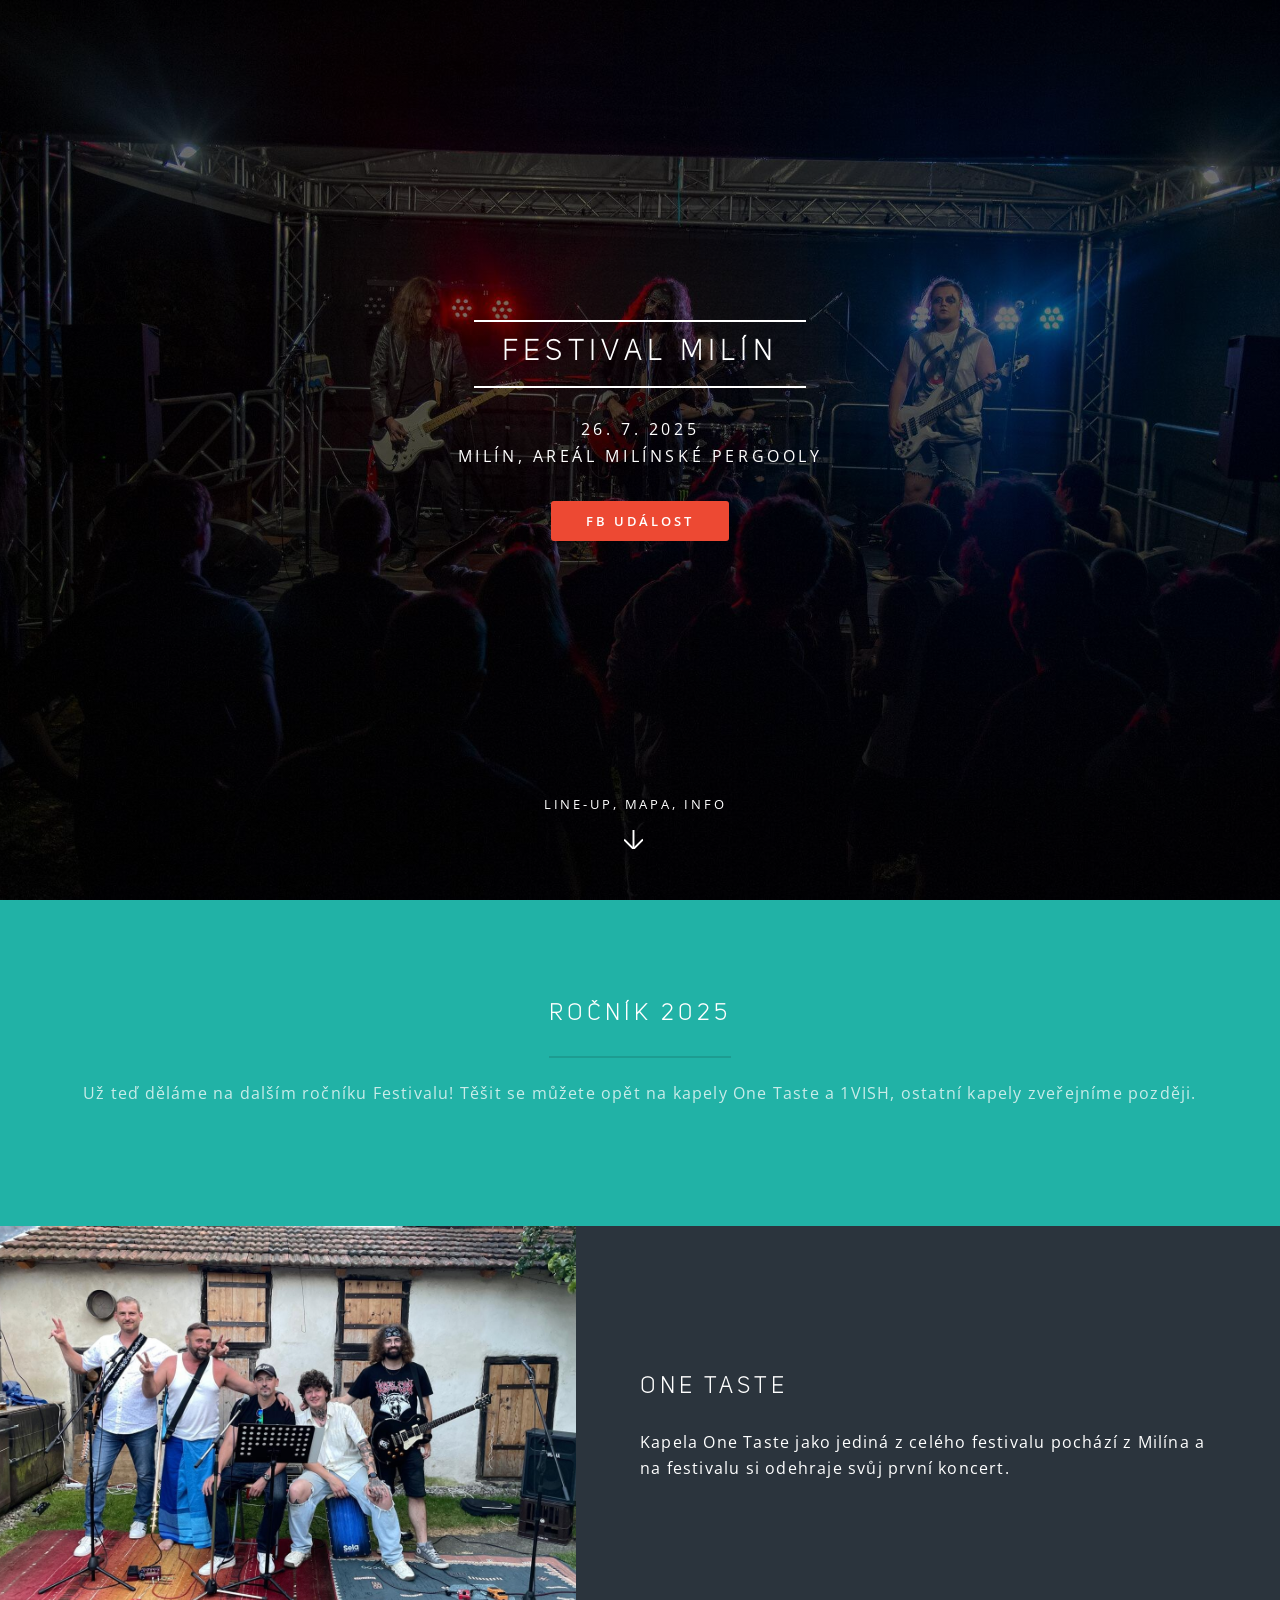
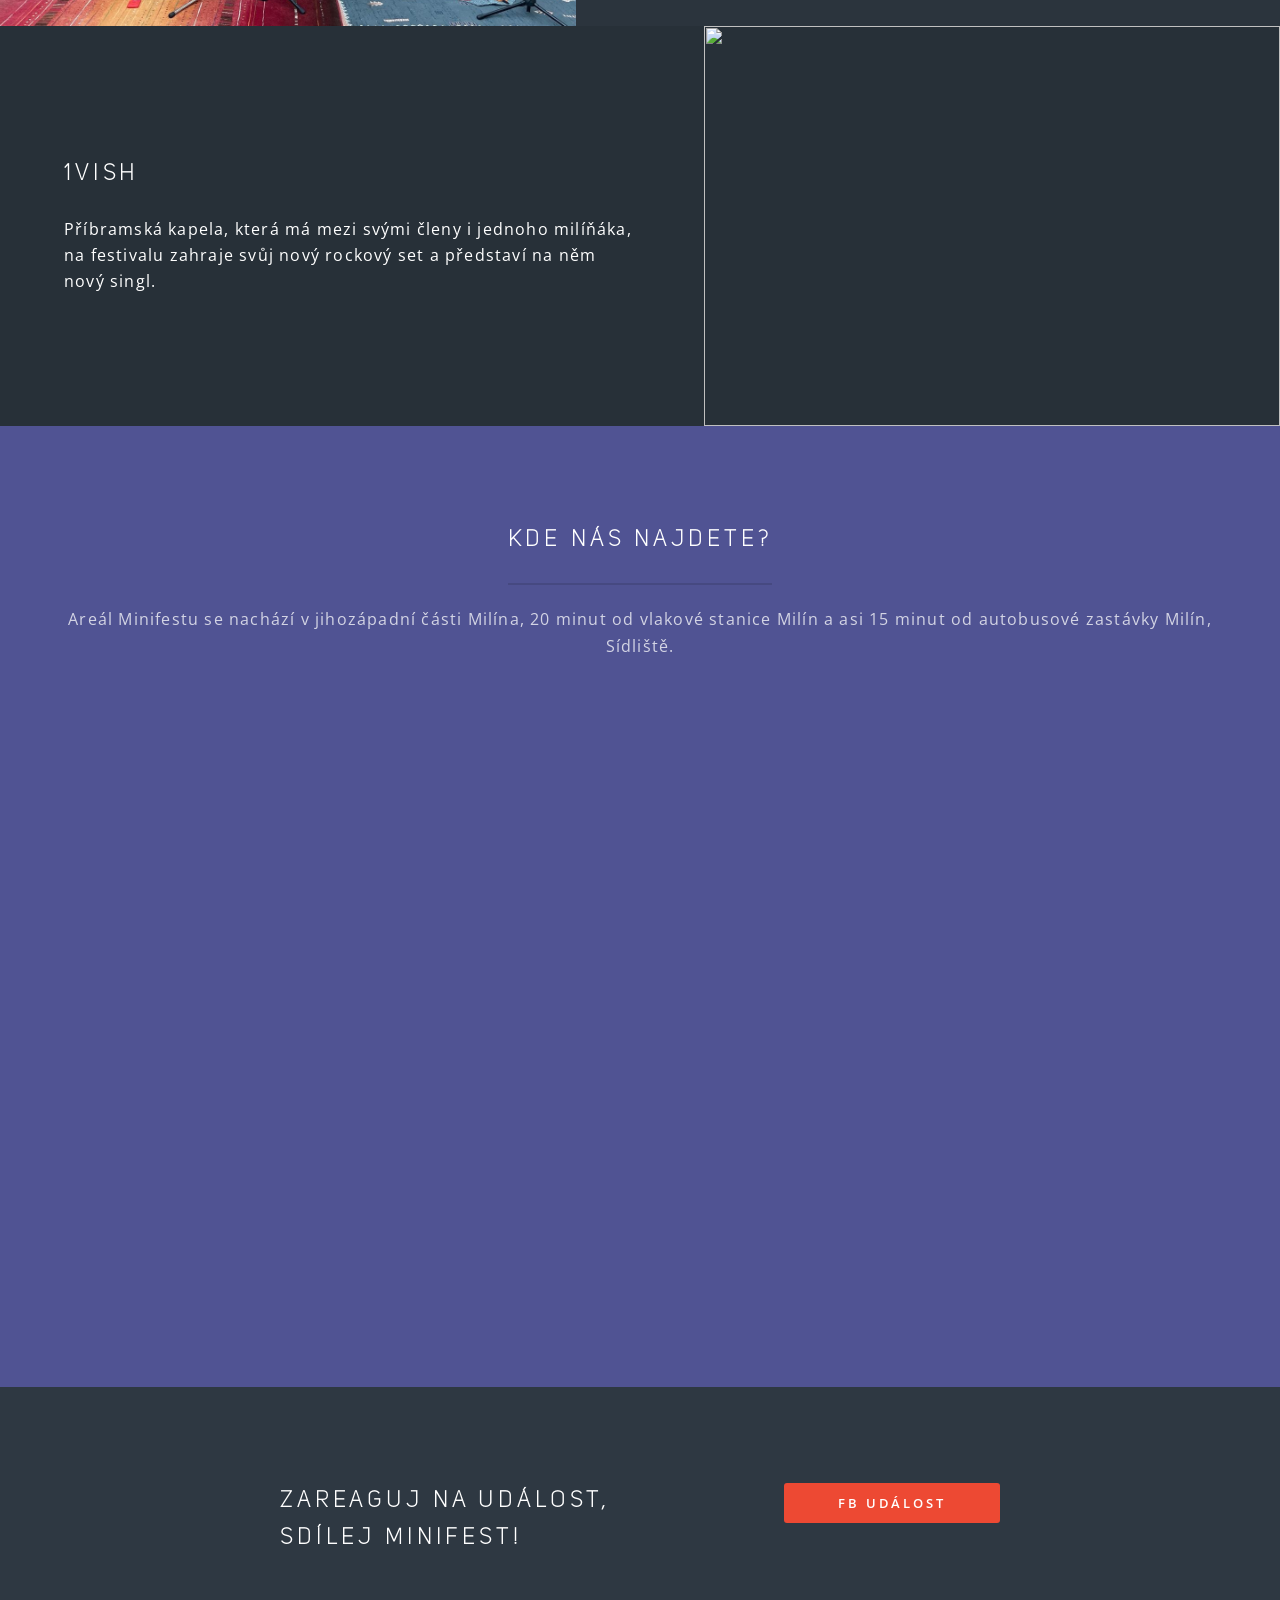
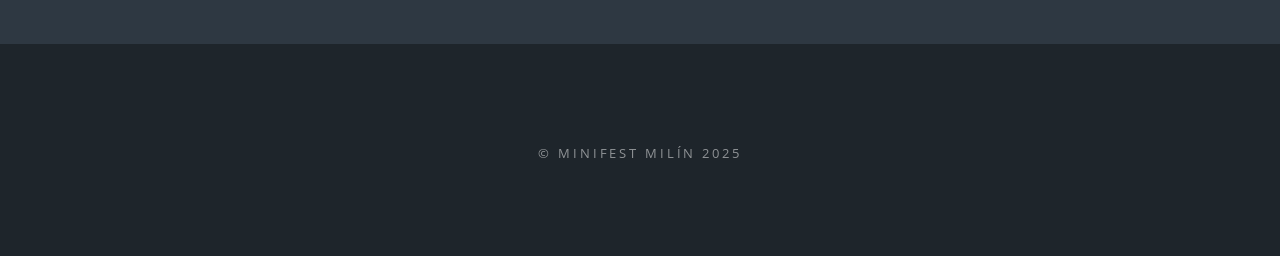
==== commit 0187fa0d: "2025" ====
--- a/index.html
+++ b/index.html
@@ -6,7 +6,7 @@
 -->
 <html>
 	<head>
-		<title>Minifest Milín</title>
+		<title>Festival Milín</title>
 		<meta charset="utf-8" />
 		<meta name="viewport" content="width=device-width, initial-scale=1, user-scalable=no" />
 		<link rel="stylesheet" href="assets/css/main.css" />
@@ -19,16 +19,15 @@
 
 				<!-- Header -->
 					<header id="header" class="alt">
-						<h1><a href="index.html">Minifest Milín</a></h1>
+						<h1><a href="index.html">Festival Milín</a></h1>
 					</header>
 
 				<!-- Banner -->
 					<section id="banner">
 						<div class="inner">
-							<h2>Minifest Milín</h2>
-							<p>3. 8. 2024 v 18:00<br />
-							Milín, Milínská Pergola<br />
-							Vstup 50 Kč na Místě
+							<h2>Festival Milín</h2>
+							<p>26. 7. 2025<br />
+							Milín, Areál Milínské Pergooly<br />
 							</p>
 							<ul class="actions special">
 								<li><a href="https://www.facebook.com/share/nZcEZH7d44mRMDsJ/" class="button primary">FB Událost</a></li>
@@ -41,8 +40,8 @@
 					<section id="one" class="wrapper style1 special">
 						<div class="inner">
 							<header class="major">
-								<h2>LINE-UP</h2>
-								<p>Podrobný LINE-UP (včetně časů) odhalíme až pár dní před akcí. Jestli nevíte na kolikátou přijít, nejlepší to bude někdy před 18:00.</p>
+								<h2>Ročník 2025</h2>
+								<p>Už teď děláme na dalším ročníku Festivalu! Těšit se můžete opět na kapely One Taste a 1VISH, ostatní kapely zveřejníme později.</p>
 							</header>
 						</div>
 					</section>
@@ -55,18 +54,18 @@
 								<p>Kapela One Taste jako jediná z celého festivalu pochází z Milína a na festivalu si odehraje svůj první koncert.</p>
 							</div>
 						</section>
-						<section class="spotlight">
-							<div class="image band-image"><img src="images/pic03.jpg" alt="" /></div><div class="content">
-								<h2>Sklepos</h2>
-								<p>Neratovickou kapelu, nejpočetnější z celého festivalu můžete znát z příbramského Souboje kapel, kde obsadila druhou příčku.</p>
-							</div>
-						</section>
-						<section class="spotlight">
-							<div class="image band-image"><img src="images/pic02.jpg" alt="" /></div><div class="content">
-								<h2>The Onion Rings</h2>
-								<p>Klucí, kteří se potkali na kolejích Strahov. Přijedou zahrát svůj trubkenrollový set až z Prahy.</p>
-							</div>
-						</section>
+<!--						<section class="spotlight">-->
+<!--							<div class="image band-image"><img src="images/pic03.jpg" alt="" /></div><div class="content">-->
+<!--								<h2>Sklepos</h2>-->
+<!--								<p>Neratovickou kapelu, nejpočetnější z celého festivalu můžete znát z příbramského Souboje kapel, kde obsadila druhou příčku.</p>-->
+<!--							</div>-->
+<!--						</section>-->
+<!--						<section class="spotlight">-->
+<!--							<div class="image band-image"><img src="images/pic02.jpg" alt="" /></div><div class="content">-->
+<!--								<h2>The Onion Rings</h2>-->
+<!--								<p>Klucí, kteří se potkali na kolejích Strahov. Přijedou zahrát svůj trubkenrollový set až z Prahy.</p>-->
+<!--							</div>-->
+<!--						</section>-->
 						<section class="spotlight">
 							<div class="image band-image"><img src="images/pic01.jpg" alt="" /></div><div class="content">
 								<h2>1VISH</h2>
@@ -104,7 +103,8 @@
 				<!-- Footer -->
 					<footer id="footer">
 						<ul class="copyright">
-							<li>&copy; Minifest Milín</li><li>Design: <a href="http://html5up.net">HTML5 UP</a></li>
+							<li>&copy; Minifest Milín 2025</li>
+<!--							<li>Design: <a href="http://html5up.net">HTML5 UP</a></li>-->
 						</ul>
 					</footer>
 
--- a/assets/css/main.css
+++ b/assets/css/main.css
@@ -3722,22 +3722,19 @@
 
 			#banner {
 				padding: 7em 3em 5em 3em ;
-				height: auto;
 				min-height: 0;
 			}
 
 				#banner h2 {
 					font-size: 1.25em;
-				}
-
-				#banner br {
-					display: none;
-				}
-
-				#banner .more {
-					display: none;
-				}
-
+					padding-top: 1em;
+					padding-bottom: 1em;
+					margin-bottom: 2em;
+				}
+
+				#banner p {
+					margin-bottom: 3em;
+				}
 		}
 
 	body.is-preload #banner h2 {
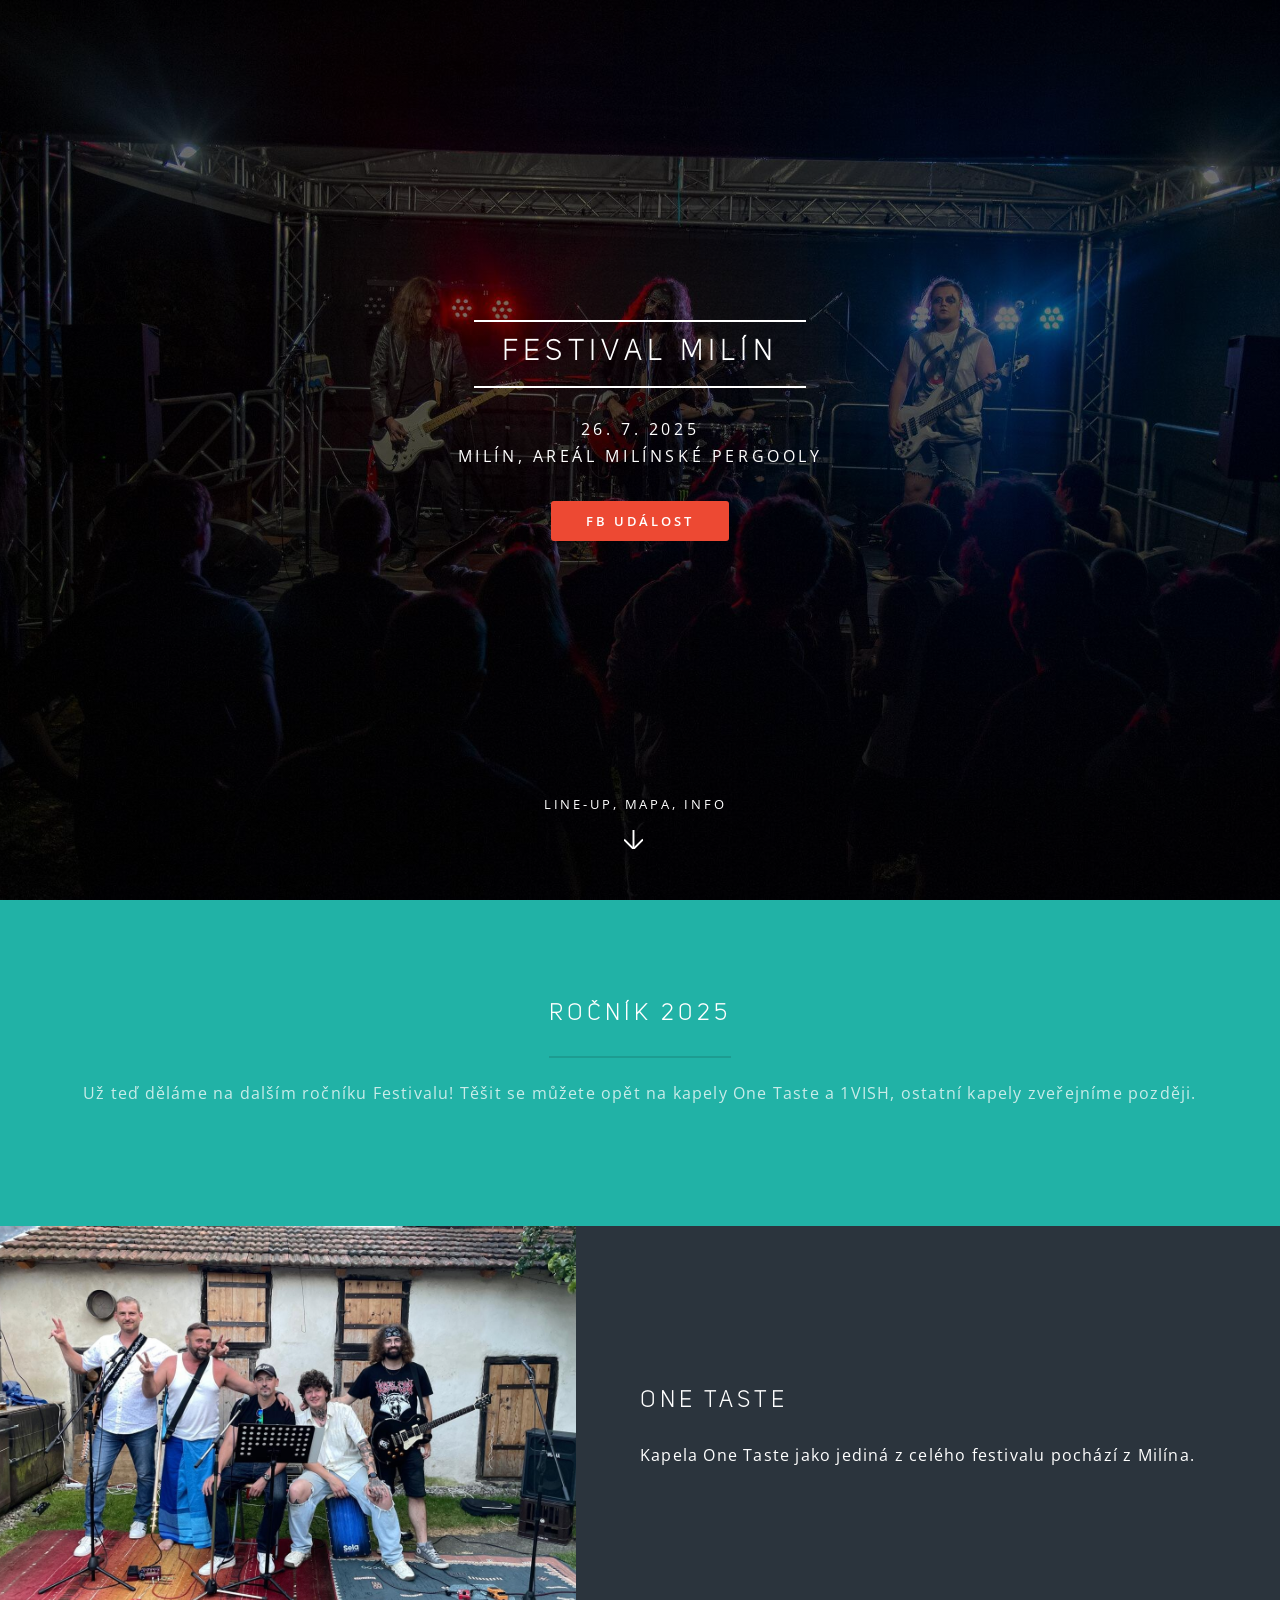
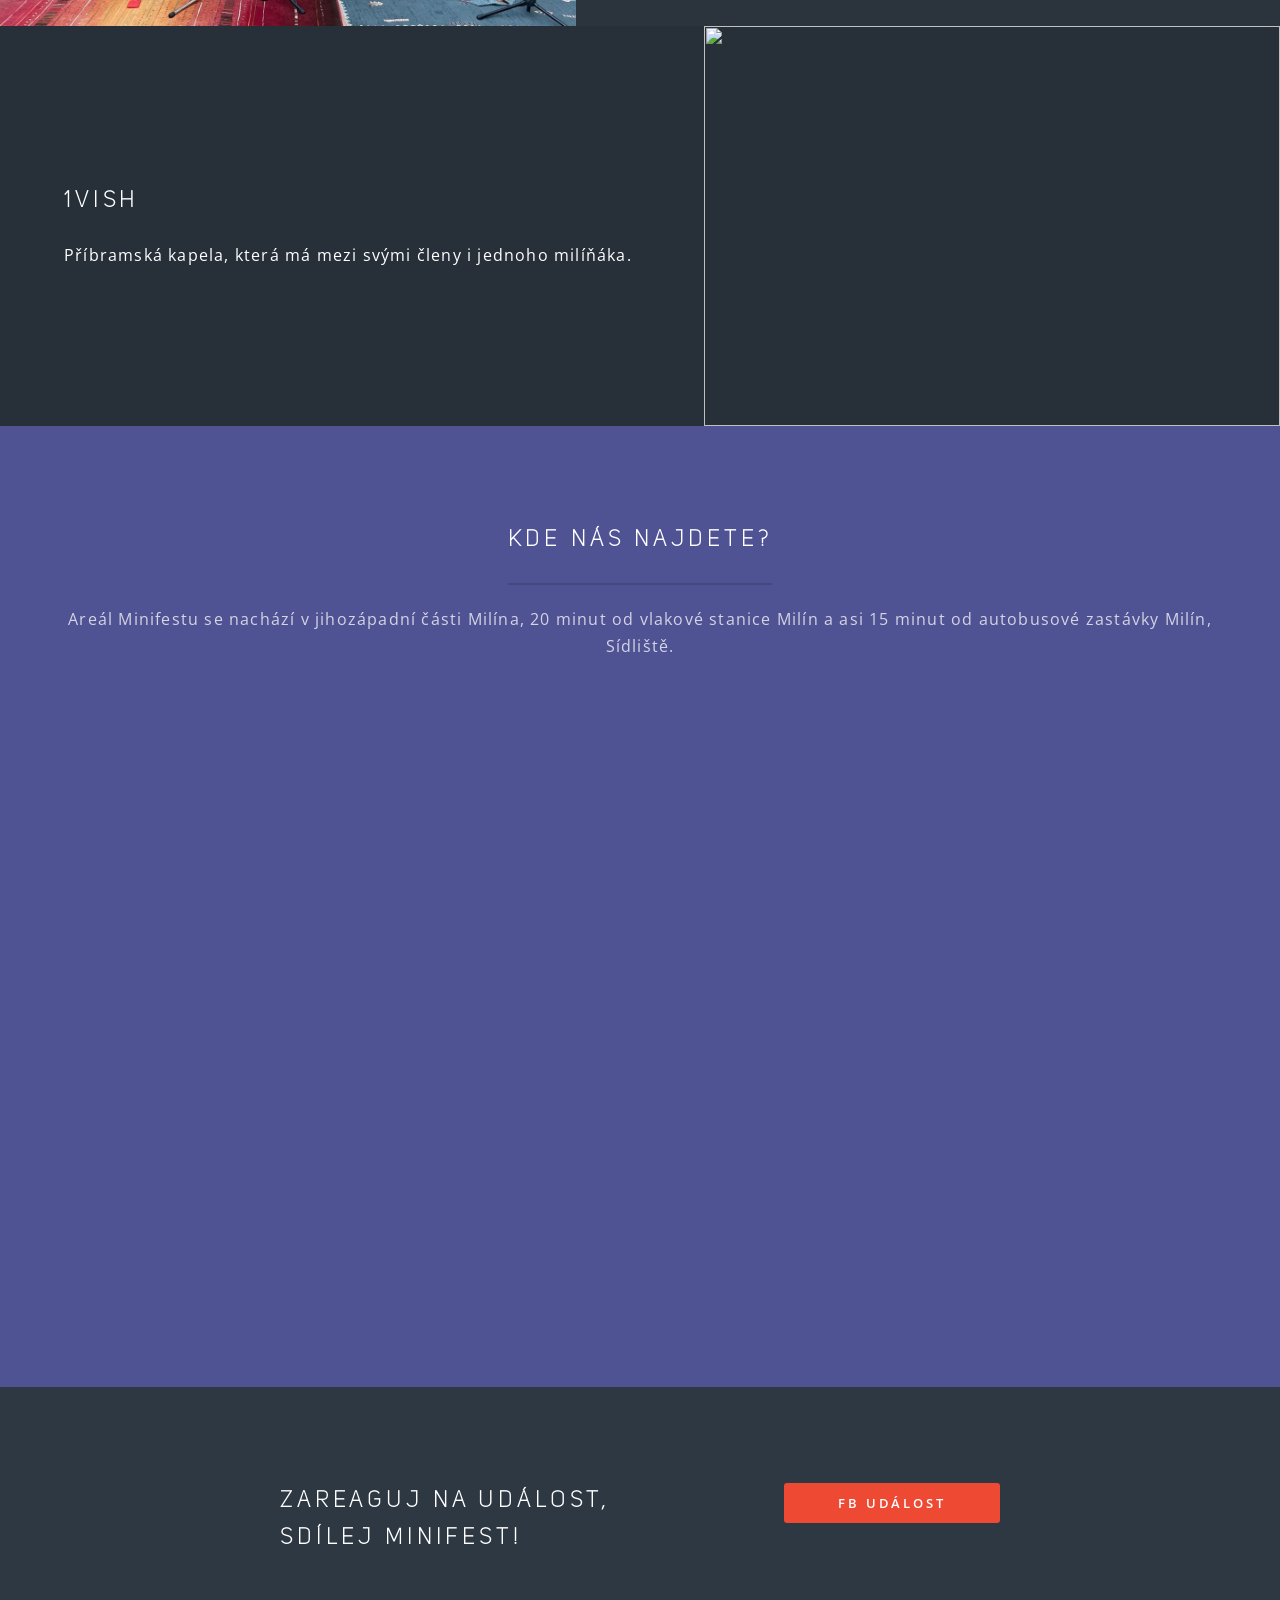
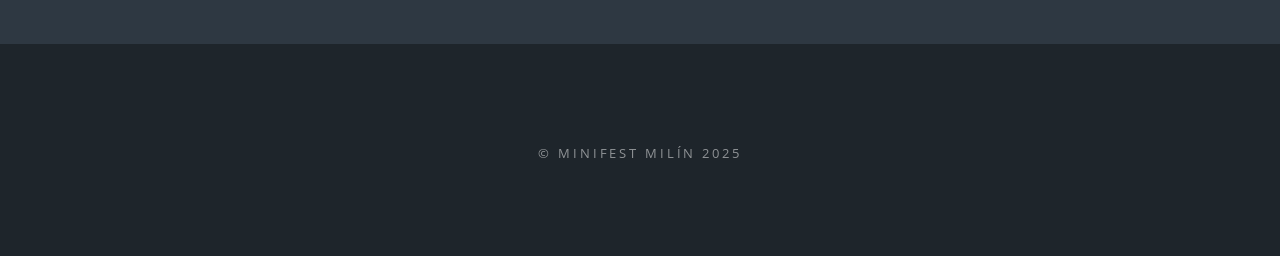
==== commit 1992dfb6: "Update index.html" ====
--- a/index.html
+++ b/index.html
@@ -51,7 +51,7 @@
 						<section class="spotlight">
 							<div class="image band-image"><img src="images/pic04.jpg" alt="" /></div><div class="content">
 								<h2>One Taste</h2>
-								<p>Kapela One Taste jako jediná z celého festivalu pochází z Milína a na festivalu si odehraje svůj první koncert.</p>
+								<p>Kapela One Taste jako jediná z celého festivalu pochází z Milína.</p>
 							</div>
 						</section>
 <!--						<section class="spotlight">-->
@@ -69,7 +69,7 @@
 						<section class="spotlight">
 							<div class="image band-image"><img src="images/pic01.jpg" alt="" /></div><div class="content">
 								<h2>1VISH</h2>
-								<p>Příbramská kapela, která má mezi svými členy i jednoho milíňáka, na festivalu zahraje svůj nový rockový set a představí na něm nový singl.</p>
+								<p>Příbramská kapela, která má mezi svými členy i jednoho milíňáka.</p>
 							</div>
 						</section>
 					</section>
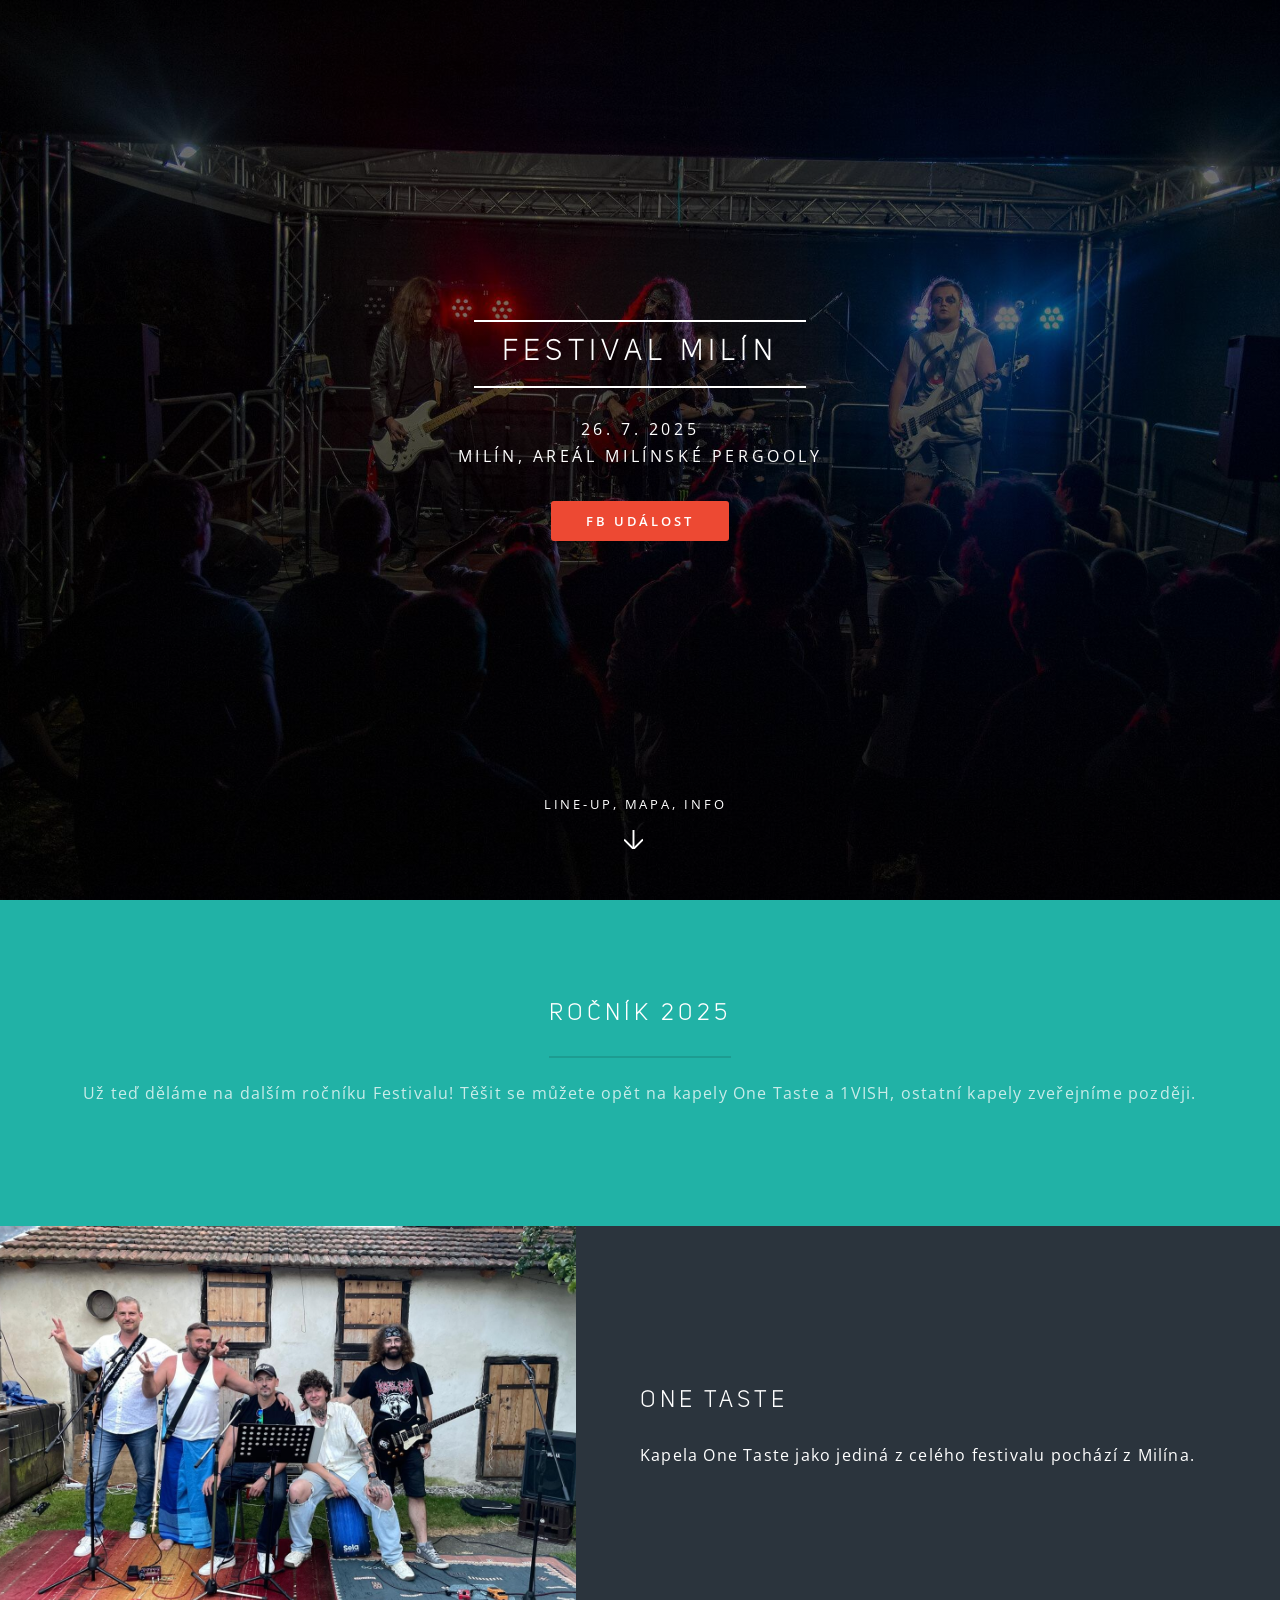
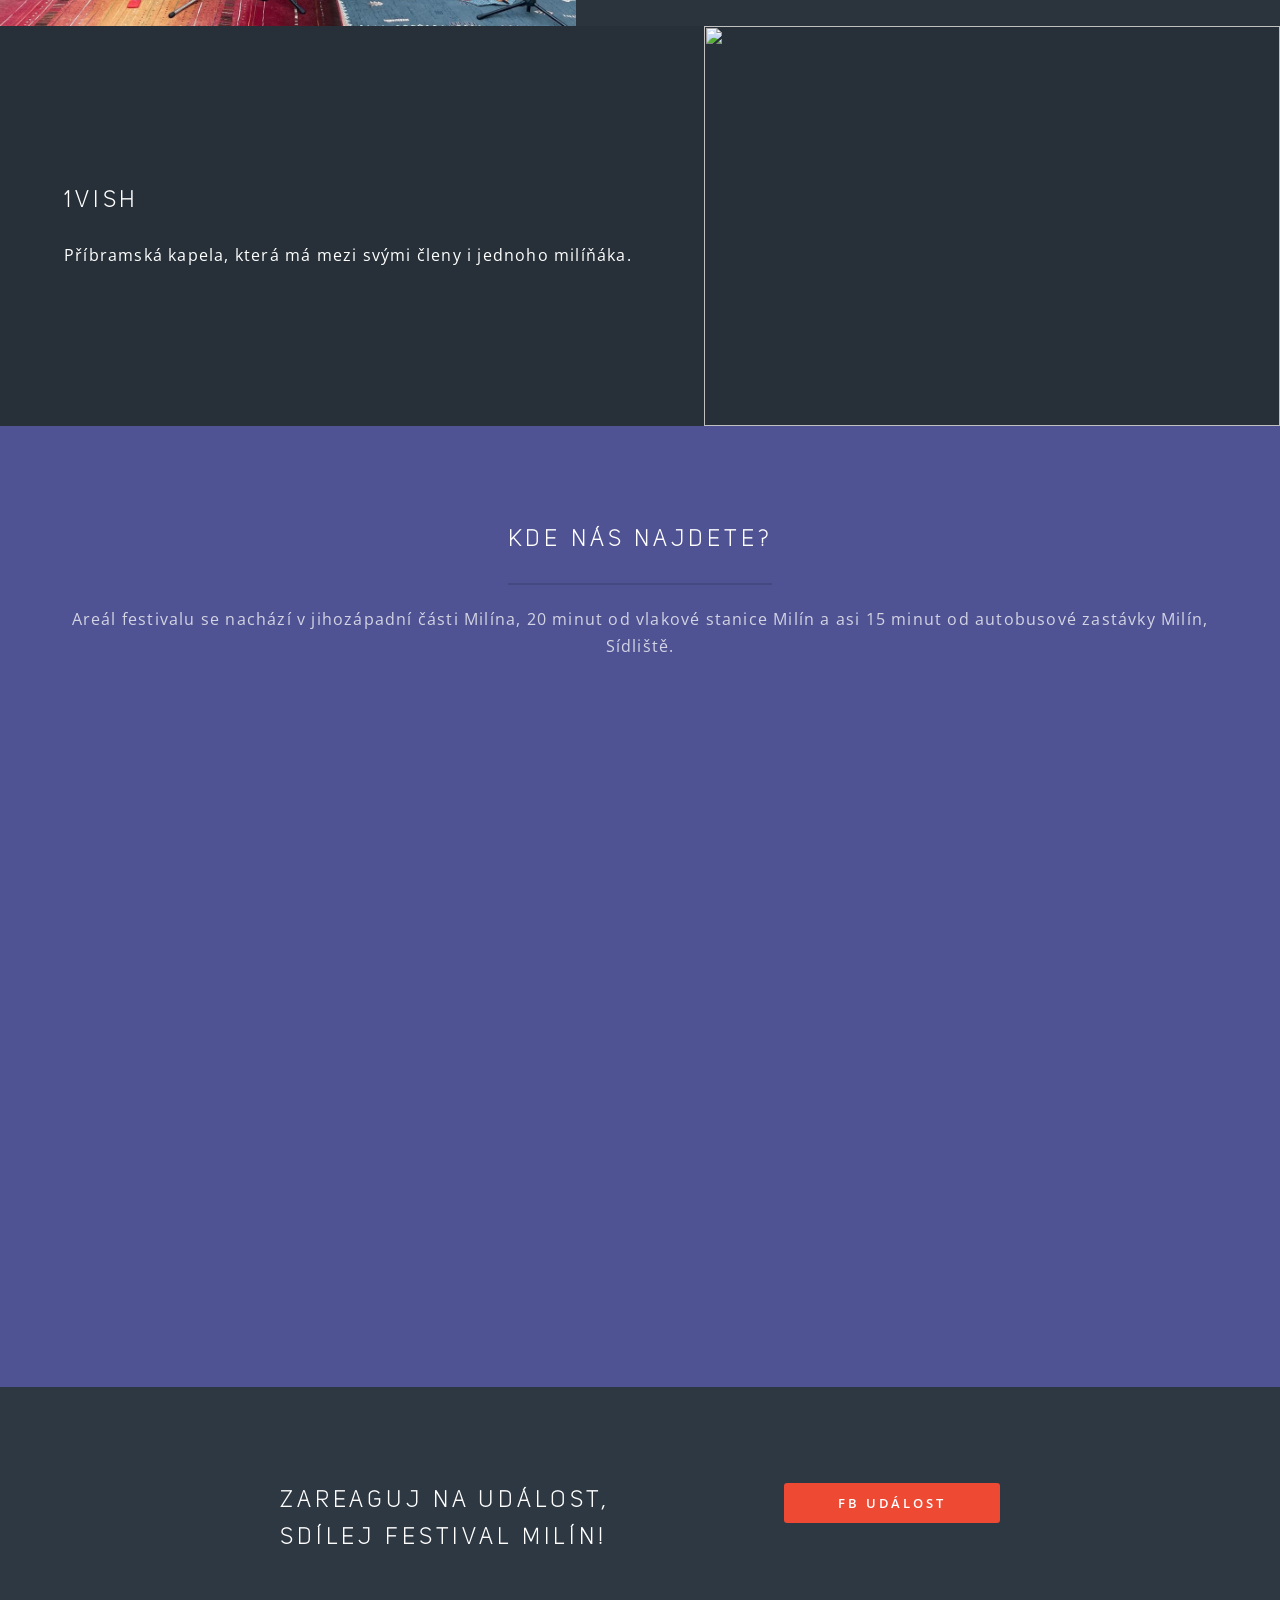
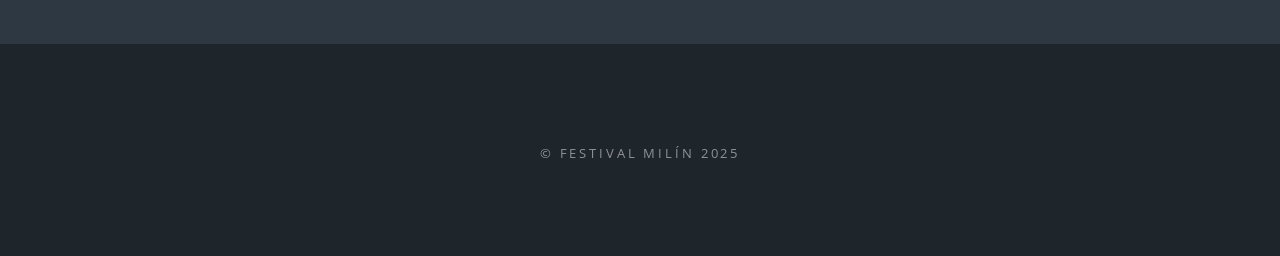
==== commit 3cef45c9: "Update index.html" ====
--- a/index.html
+++ b/index.html
@@ -79,7 +79,7 @@
 						<div class="inner">
 							<header class="major">
 								<h2>Kde nás najdete?</h2>
-								<p>Areál Minifestu se nachází v jihozápadní části Milína, 20 minut od vlakové stanice Milín a asi 15 minut od autobusové zastávky Milín, Sídliště.</p>
+								<p>Areál festivalu se nachází v jihozápadní části Milína, 20 minut od vlakové stanice Milín a asi 15 minut od autobusové zastávky Milín, Sídliště.</p>
 							</header>
 							<div class="map">
 								<iframe style="border:none" src="https://frame.mapy.cz/s/gusoguramu" width="100%" height="600" frameborder="0"></iframe>
@@ -92,7 +92,7 @@
 						<div class="inner">
 							<header>
 								<h2>Zareaguj na událost,<br>
-									Sdílej Minifest!</h2>
+									Sdílej Festival Milín!</h2>
 							</header>
 							<ul class="actions stacked">
 								<li><a href="https://www.facebook.com/share/nZcEZH7d44mRMDsJ/" class="button fit primary">FB Událost</a></li>
@@ -103,7 +103,7 @@
 				<!-- Footer -->
 					<footer id="footer">
 						<ul class="copyright">
-							<li>&copy; Minifest Milín 2025</li>
+							<li>&copy; Festival Milín 2025</li>
 <!--							<li>Design: <a href="http://html5up.net">HTML5 UP</a></li>-->
 						</ul>
 					</footer>
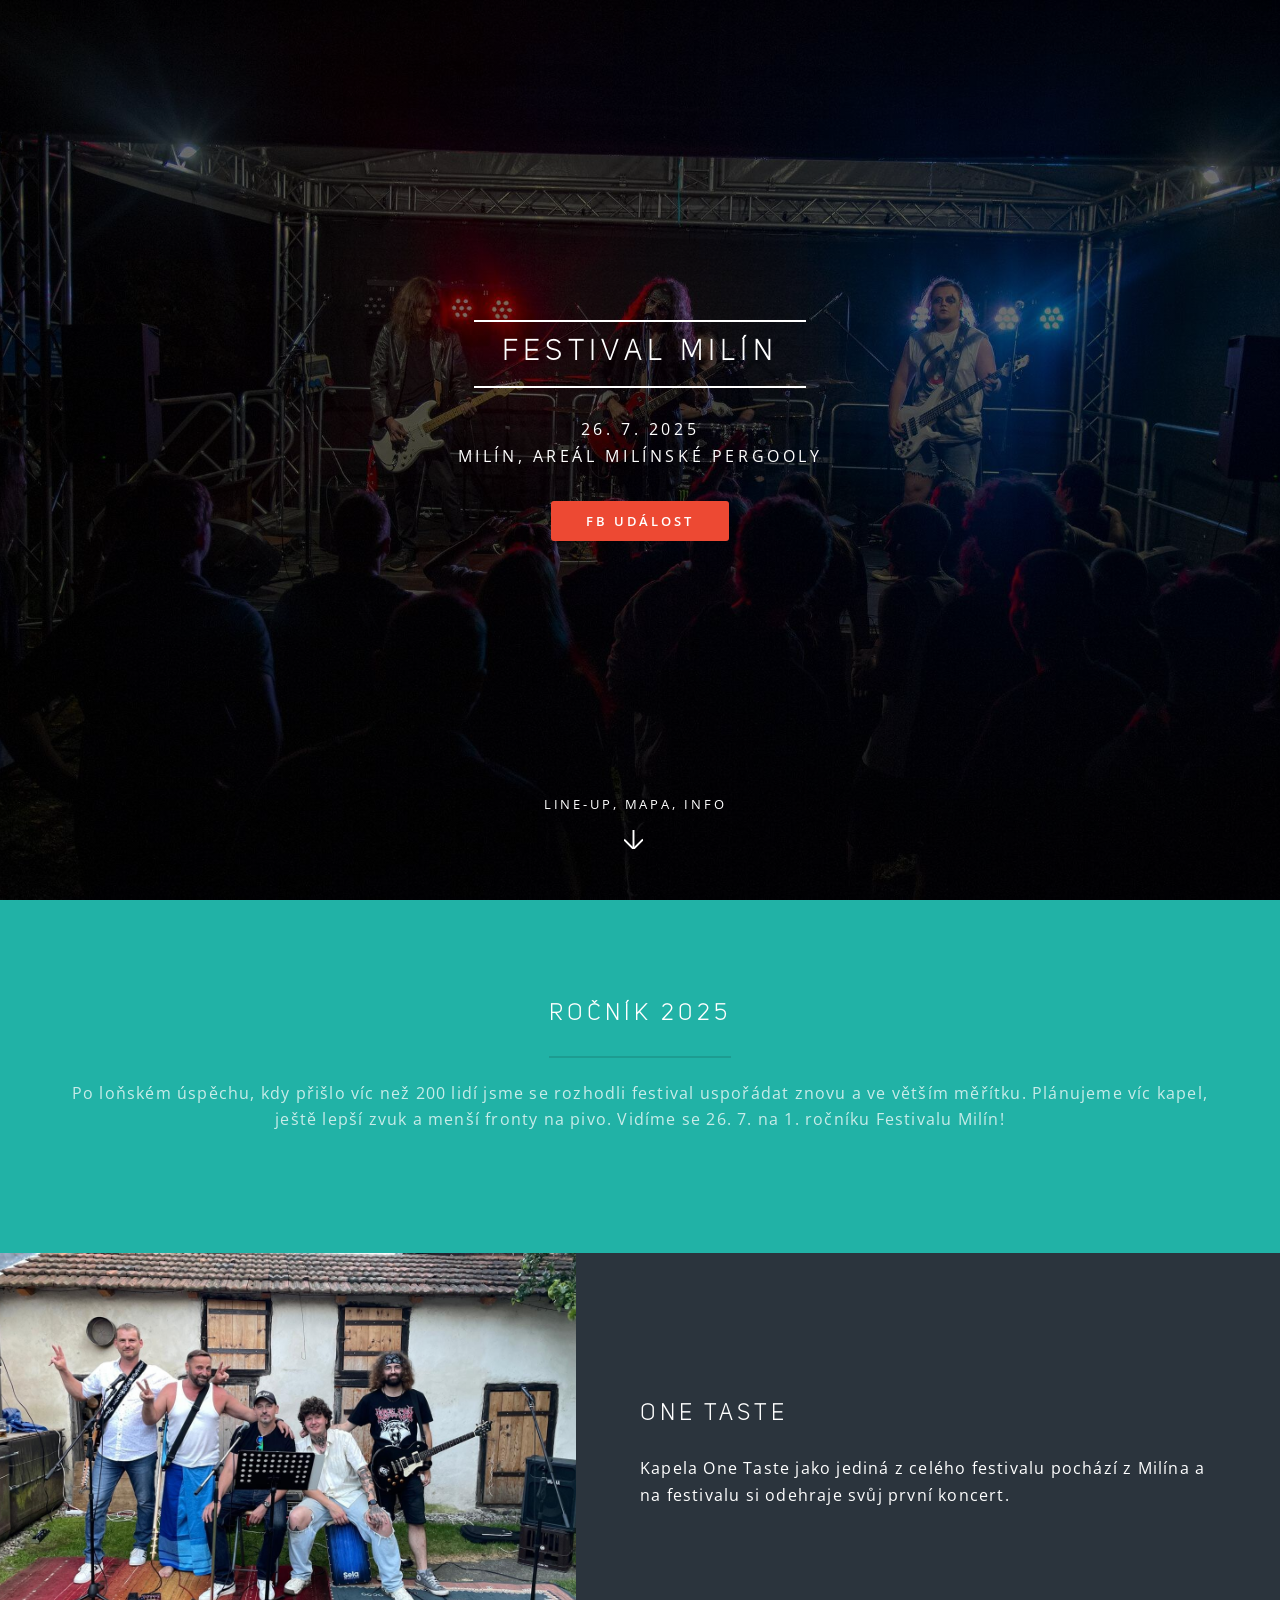
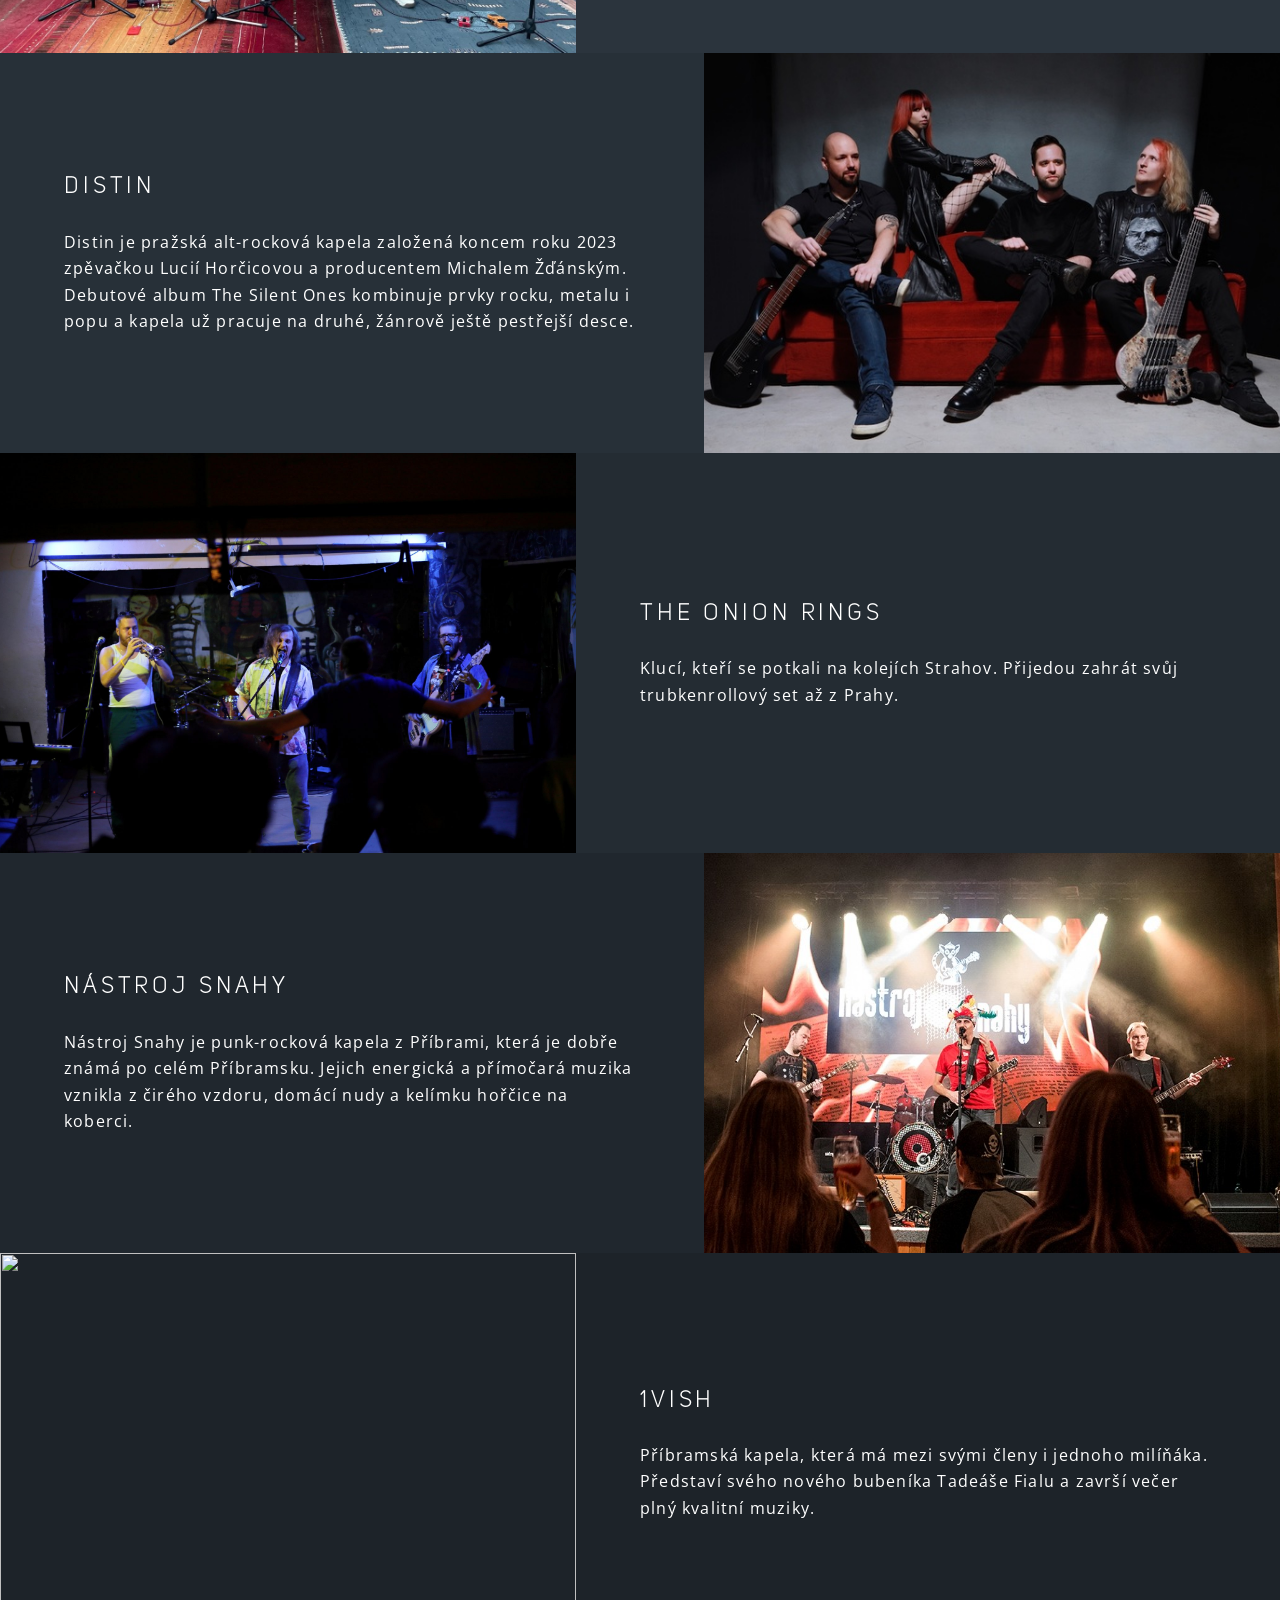
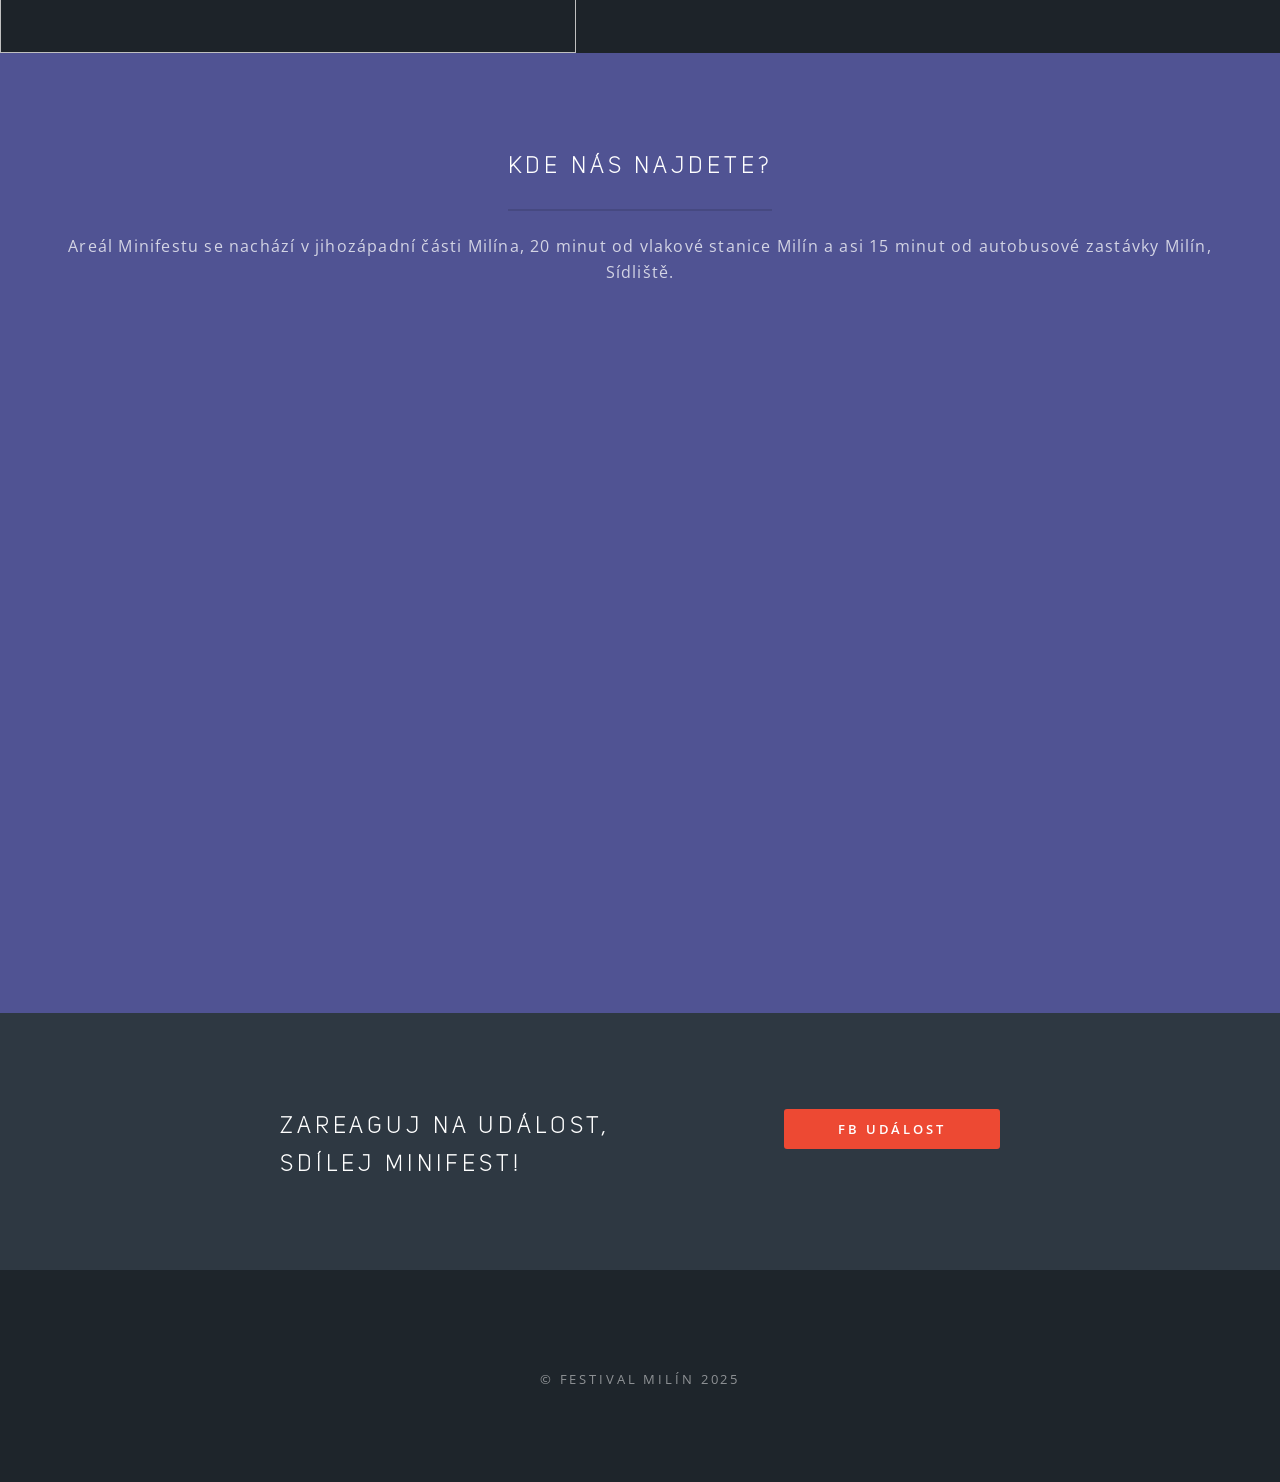
==== commit 2d95b928: "Lineup update" ====
--- a/index.html
+++ b/index.html
@@ -5,119 +5,136 @@
 	Free for personal and commercial use under the CCA 3.0 license (html5up.net/license)
 -->
 <html>
-	<head>
-		<title>Festival Milín</title>
-		<meta charset="utf-8" />
-		<meta name="viewport" content="width=device-width, initial-scale=1, user-scalable=no" />
-		<link rel="stylesheet" href="assets/css/main.css" />
-		<noscript><link rel="stylesheet" href="assets/css/noscript.css" /></noscript>
-	</head>
-	<body class="landing is-preload">
+<head>
+	<title>Festival Milín</title>
+	<meta charset="utf-8"/>
+	<meta name="viewport" content="width=device-width, initial-scale=1, user-scalable=no"/>
+	<link rel="stylesheet" href="assets/css/main.css"/>
+	<noscript>
+		<link rel="stylesheet" href="assets/css/noscript.css"/>
+	</noscript>
+</head>
+<body class="landing is-preload">
 
-		<!-- Page Wrapper -->
-			<div id="page-wrapper">
+<!-- Page Wrapper -->
+<div id="page-wrapper">
 
-				<!-- Header -->
-					<header id="header" class="alt">
-						<h1><a href="index.html">Festival Milín</a></h1>
-					</header>
+	<!-- Header -->
+	<header id="header" class="alt">
+		<h1><a href="index.html">Festival Milín</a></h1>
+	</header>
 
-				<!-- Banner -->
-					<section id="banner">
-						<div class="inner">
-							<h2>Festival Milín</h2>
-							<p>26. 7. 2025<br />
-							Milín, Areál Milínské Pergooly<br />
-							</p>
-							<ul class="actions special">
-								<li><a href="https://www.facebook.com/share/nZcEZH7d44mRMDsJ/" class="button primary">FB Událost</a></li>
-							</ul>
-						</div>
-						<a href="#one" class="more scrolly">Line-Up, Mapa, Info</a>
-					</section>
+	<!-- Banner -->
+	<section id="banner">
+		<div class="inner">
+			<h2>Festival Milín</h2>
+			<p>26. 7. 2025<br/>
+				Milín, Areál Milínské Pergooly<br/>
+			</p>
+			<ul class="actions special">
+				<li><a href="https://www.facebook.com/share/nZcEZH7d44mRMDsJ/" class="button primary">FB Událost</a>
+				</li>
+			</ul>
+		</div>
+		<a href="#one" class="more scrolly">Line-Up, Mapa, Info</a>
+	</section>
 
-				<!-- One -->
-					<section id="one" class="wrapper style1 special">
-						<div class="inner">
-							<header class="major">
-								<h2>Ročník 2025</h2>
-								<p>Už teď děláme na dalším ročníku Festivalu! Těšit se můžete opět na kapely One Taste a 1VISH, ostatní kapely zveřejníme později.</p>
-							</header>
-						</div>
-					</section>
+	<!-- One -->
+	<section id="one" class="wrapper style1 special">
+		<div class="inner">
+			<header class="major">
+				<h2>Ročník 2025</h2>
+				<p>Po loňském úspěchu, kdy přišlo víc než 200 lidí jsme se rozhodli festival uspořádat znovu a ve větším měřítku. Plánujeme víc kapel, ještě lepší zvuk a menší fronty na pivo. Vidíme se 26. 7. na 1. ročníku Festivalu Milín!</p>
+<!--				<p>V minulém roce jsme uspořádali 1. ročník festivalu. Při přípravách nás ani nenapadlo, že by na fesťák-->
+<!--					přišlo přes 200 lidí. Moc děkujeme všem co se přišli podívat! Podívejte se jak tento ročník probíhal.</p>-->
+			</header>
+		</div>
+	</section>
 
-				<!-- Two -->
-					<section id="two" class="wrapper alt style2">
-						<section class="spotlight">
-							<div class="image band-image"><img src="images/pic04.jpg" alt="" /></div><div class="content">
-								<h2>One Taste</h2>
-								<p>Kapela One Taste jako jediná z celého festivalu pochází z Milína.</p>
-							</div>
-						</section>
-<!--						<section class="spotlight">-->
-<!--							<div class="image band-image"><img src="images/pic03.jpg" alt="" /></div><div class="content">-->
-<!--								<h2>Sklepos</h2>-->
-<!--								<p>Neratovickou kapelu, nejpočetnější z celého festivalu můžete znát z příbramského Souboje kapel, kde obsadila druhou příčku.</p>-->
-<!--							</div>-->
-<!--						</section>-->
-<!--						<section class="spotlight">-->
-<!--							<div class="image band-image"><img src="images/pic02.jpg" alt="" /></div><div class="content">-->
-<!--								<h2>The Onion Rings</h2>-->
-<!--								<p>Klucí, kteří se potkali na kolejích Strahov. Přijedou zahrát svůj trubkenrollový set až z Prahy.</p>-->
-<!--							</div>-->
-<!--						</section>-->
-						<section class="spotlight">
-							<div class="image band-image"><img src="images/pic01.jpg" alt="" /></div><div class="content">
-								<h2>1VISH</h2>
-								<p>Příbramská kapela, která má mezi svými členy i jednoho milíňáka.</p>
-							</div>
-						</section>
-					</section>
+	<!-- Two -->
+	<section id="two" class="wrapper alt style2">
+		<section class="spotlight">
+			<div class="image band-image"><img src="images/pic04.jpg" alt=""/></div>
+			<div class="content">
+				<h2>One Taste</h2>
+				<p>Kapela One Taste jako jediná z celého festivalu pochází z Milína a na festivalu si odehraje svůj
+					první koncert.</p>
+			</div>
+		</section>
+		<section class="spotlight">
+			<div class="image band-image"><img src="images/pic05.jpg" alt="" /></div><div class="content">
+				<h2>Distin</h2>
+				<p>Distin je pražská alt-rocková kapela založená koncem roku 2023 zpěvačkou Lucií Horčicovou a producentem Michalem Žďánským. Debutové album The Silent Ones kombinuje prvky rocku, metalu i popu a kapela už pracuje na druhé, žánrově ještě pestřejší desce.</p>
+			</div>
+		</section>
+		<section class="spotlight">
+			<div class="image band-image"><img src="images/pic02.jpg" alt="" /></div><div class="content">
+				<h2>The Onion Rings</h2>
+				<p>Klucí, kteří se potkali na kolejích Strahov. Přijedou zahrát svůj trubkenrollový set až z Prahy.</p>
+			</div>
+		</section>
+		<section class="spotlight">
+			<div class="image band-image"><img src="images/pic06.jpg" alt=""/></div>
+			<div class="content">
+				<h2>Nástroj snahy</h2>
+				<p>Nástroj Snahy je punk-rocková kapela z Příbrami, která je dobře známá po celém Příbramsku. Jejich energická a přímočará muzika vznikla z čirého vzdoru, domácí nudy a kelímku hořčice na koberci.</p>
+			</div>
+		</section>
+		<section class="spotlight">
+			<div class="image band-image"><img src="images/pic01.jpg" alt=""/></div>
+			<div class="content">
+				<h2>1VISH</h2>
+				<p>Příbramská kapela, která má mezi svými členy i jednoho milíňáka. Představí svého nového bubeníka Tadeáše Fialu a završí večer plný kvalitní muziky.</p>
+			</div>
+		</section>
+	</section>
 
-				<!-- Three -->
-					<section id="three" class="wrapper style3 special">
-						<div class="inner">
-							<header class="major">
-								<h2>Kde nás najdete?</h2>
-								<p>Areál festivalu se nachází v jihozápadní části Milína, 20 minut od vlakové stanice Milín a asi 15 minut od autobusové zastávky Milín, Sídliště.</p>
-							</header>
-							<div class="map">
-								<iframe style="border:none" src="https://frame.mapy.cz/s/gusoguramu" width="100%" height="600" frameborder="0"></iframe>
-							</div>
-						</div>
-					</section>
+	<!-- Three -->
+	<section id="three" class="wrapper style3 special">
+		<div class="inner">
+			<header class="major">
+				<h2>Kde nás najdete?</h2>
+				<p>Areál Minifestu se nachází v jihozápadní části Milína, 20 minut od vlakové stanice Milín a asi 15
+					minut od autobusové zastávky Milín, Sídliště.</p>
+			</header>
+			<div class="map">
+				<iframe style="border:none" src="https://frame.mapy.cz/s/gusoguramu" width="100%" height="600"
+						frameborder="0"></iframe>
+			</div>
+		</div>
+	</section>
 
-				<!-- CTA -->
-					<section id="cta" class="wrapper style4">
-						<div class="inner">
-							<header>
-								<h2>Zareaguj na událost,<br>
-									Sdílej Festival Milín!</h2>
-							</header>
-							<ul class="actions stacked">
-								<li><a href="https://www.facebook.com/share/nZcEZH7d44mRMDsJ/" class="button fit primary">FB Událost</a></li>
-							</ul>
-						</div>
-					</section>
+	<!-- CTA -->
+	<section id="cta" class="wrapper style4">
+		<div class="inner">
+			<header>
+				<h2>Zareaguj na událost,<br>
+					Sdílej Minifest!</h2>
+			</header>
+			<ul class="actions stacked">
+				<li><a href="https://www.facebook.com/share/nZcEZH7d44mRMDsJ/" class="button fit primary">FB Událost</a>
+				</li>
+			</ul>
+		</div>
+	</section>
 
-				<!-- Footer -->
-					<footer id="footer">
-						<ul class="copyright">
-							<li>&copy; Festival Milín 2025</li>
-<!--							<li>Design: <a href="http://html5up.net">HTML5 UP</a></li>-->
-						</ul>
-					</footer>
+	<!-- Footer -->
+	<footer id="footer">
+		<ul class="copyright">
+			<li>&copy; Festival Milín 2025</li>
+			<!--							<li>Design: <a href="http://html5up.net">HTML5 UP</a></li>-->
+		</ul>
+	</footer>
+</div>
 
-			</div>
+<!-- Scripts -->
+<script src="assets/js/jquery.min.js"></script>
+<script src="assets/js/jquery.scrollex.min.js"></script>
+<script src="assets/js/jquery.scrolly.min.js"></script>
+<script src="assets/js/browser.min.js"></script>
+<script src="assets/js/breakpoints.min.js"></script>
+<script src="assets/js/util.js"></script>
+<script src="assets/js/main.js"></script>
 
-		<!-- Scripts -->
-			<script src="assets/js/jquery.min.js"></script>
-			<script src="assets/js/jquery.scrollex.min.js"></script>
-			<script src="assets/js/jquery.scrolly.min.js"></script>
-			<script src="assets/js/browser.min.js"></script>
-			<script src="assets/js/breakpoints.min.js"></script>
-			<script src="assets/js/util.js"></script>
-			<script src="assets/js/main.js"></script>
-
-	</body>
+</body>
 </html>
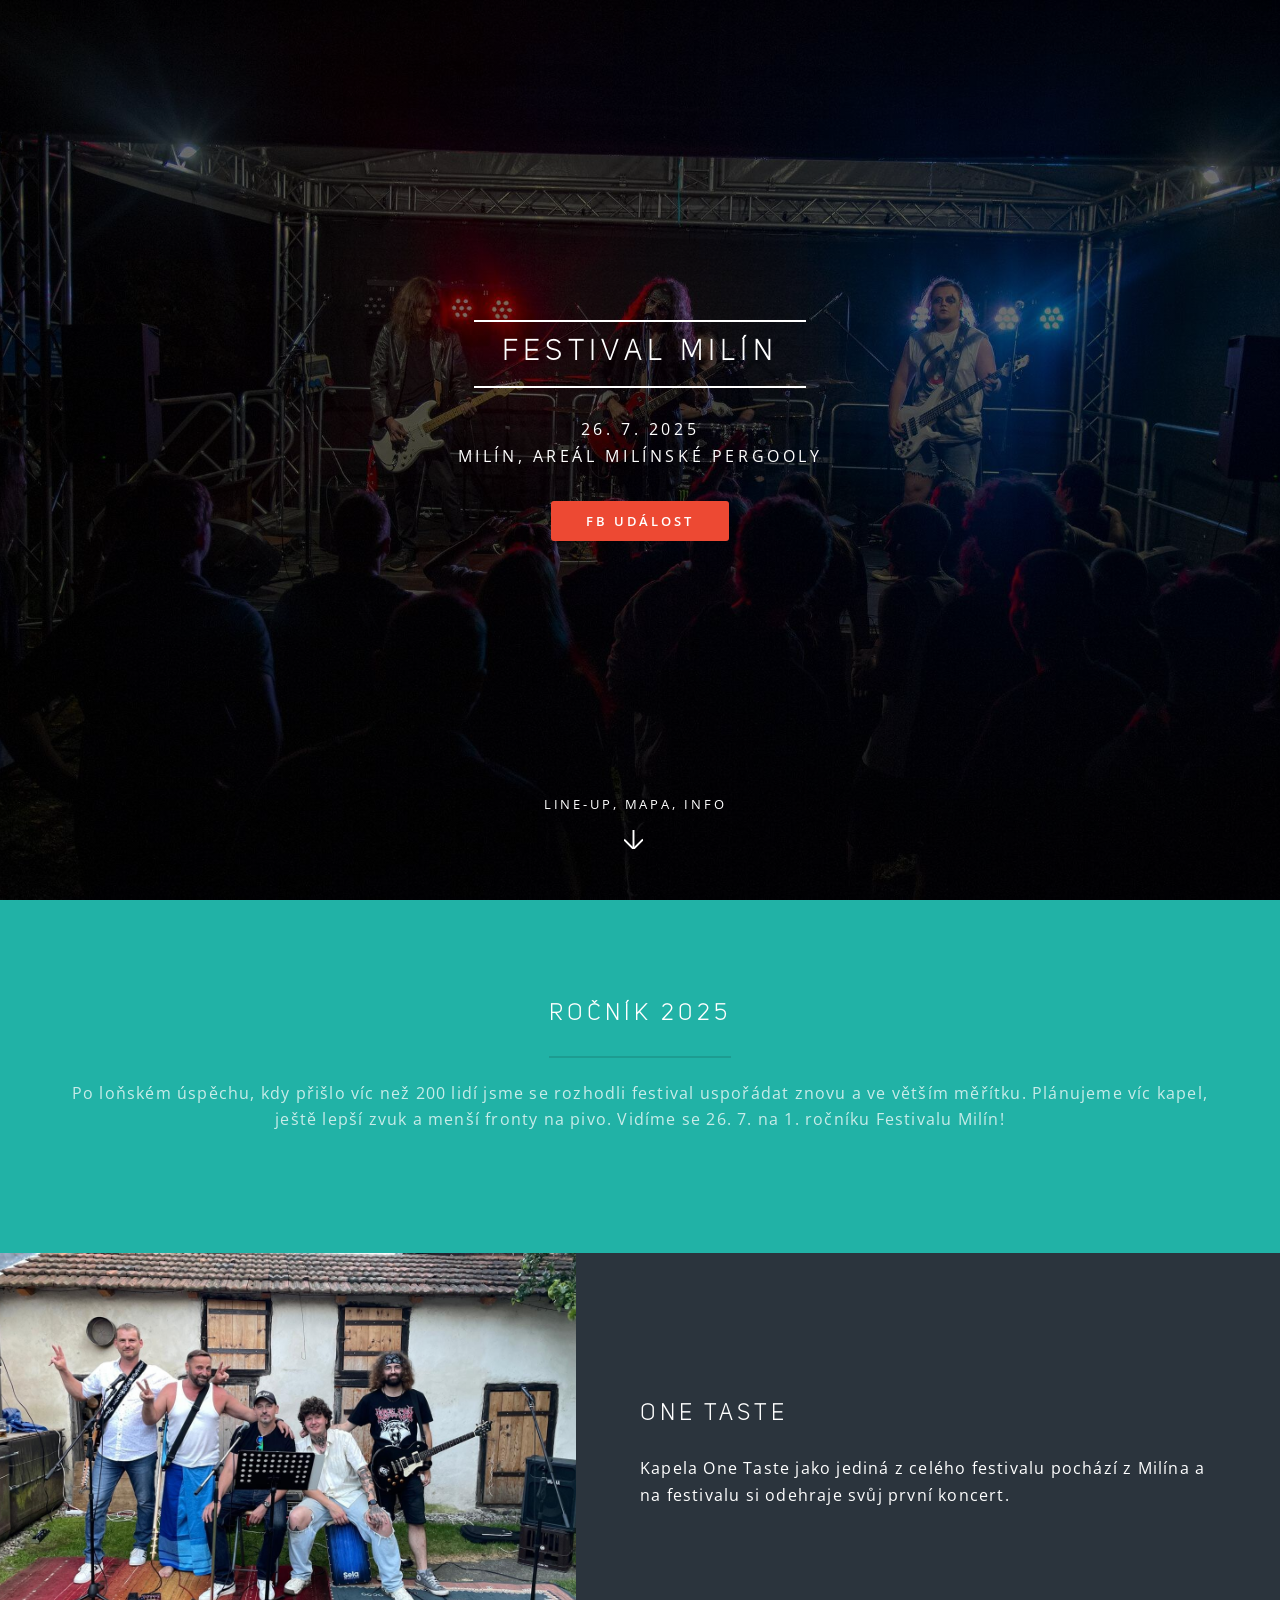
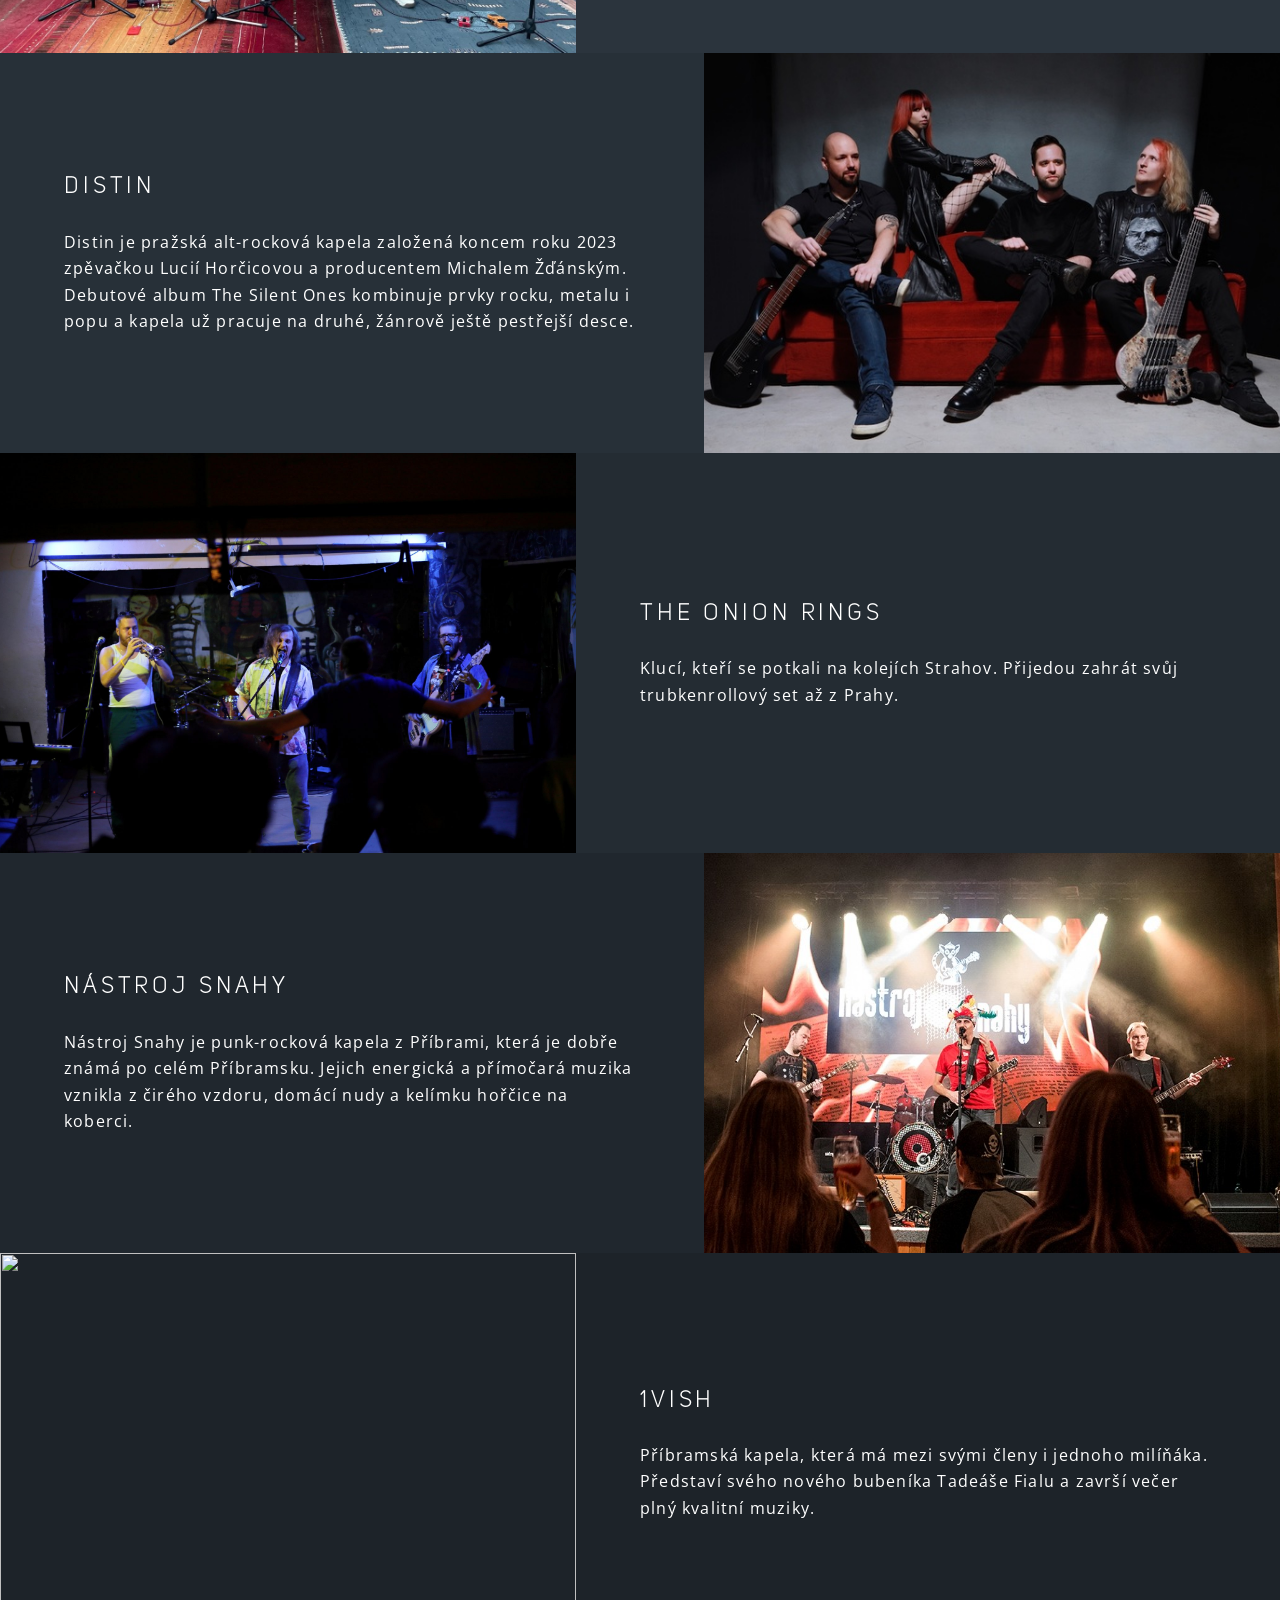
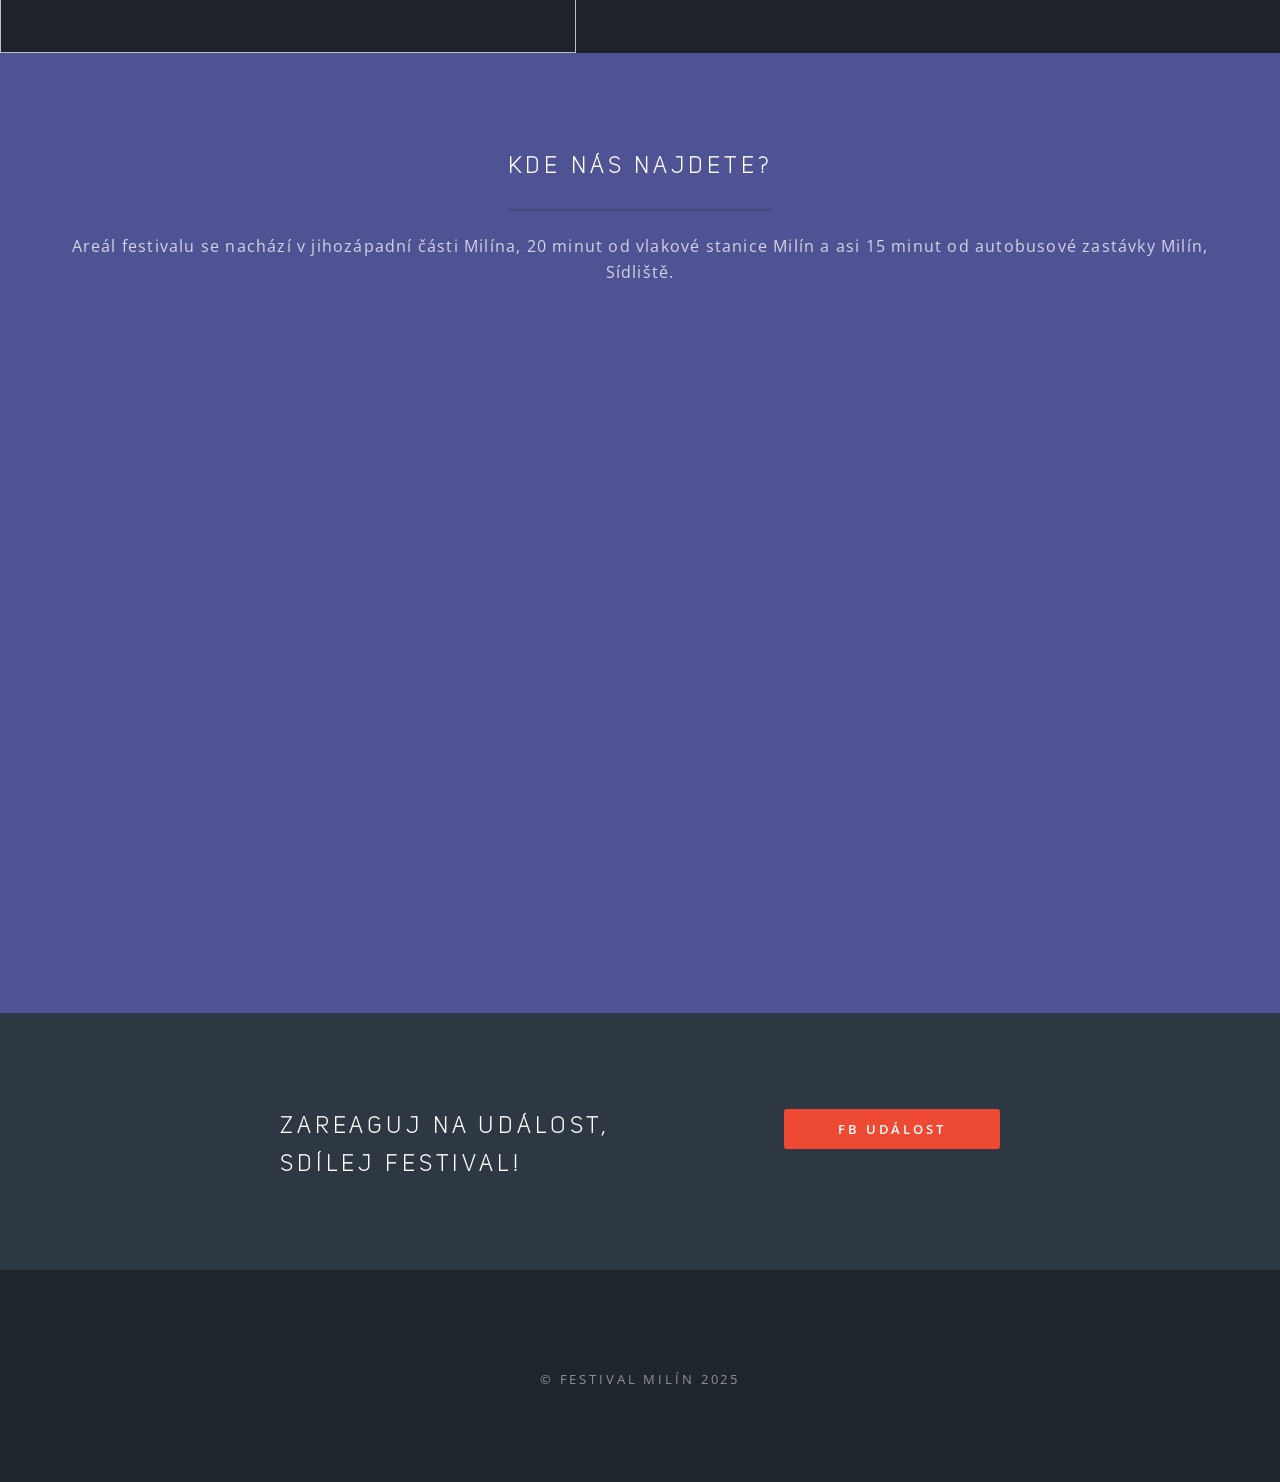
==== commit d94812a0: "Minifest -> festival" ====
--- a/index.html
+++ b/index.html
@@ -94,7 +94,7 @@
 		<div class="inner">
 			<header class="major">
 				<h2>Kde nás najdete?</h2>
-				<p>Areál Minifestu se nachází v jihozápadní části Milína, 20 minut od vlakové stanice Milín a asi 15
+				<p>Areál festivalu se nachází v jihozápadní části Milína, 20 minut od vlakové stanice Milín a asi 15
 					minut od autobusové zastávky Milín, Sídliště.</p>
 			</header>
 			<div class="map">
@@ -109,7 +109,7 @@
 		<div class="inner">
 			<header>
 				<h2>Zareaguj na událost,<br>
-					Sdílej Minifest!</h2>
+					Sdílej Festival!</h2>
 			</header>
 			<ul class="actions stacked">
 				<li><a href="https://www.facebook.com/share/nZcEZH7d44mRMDsJ/" class="button fit primary">FB Událost</a>
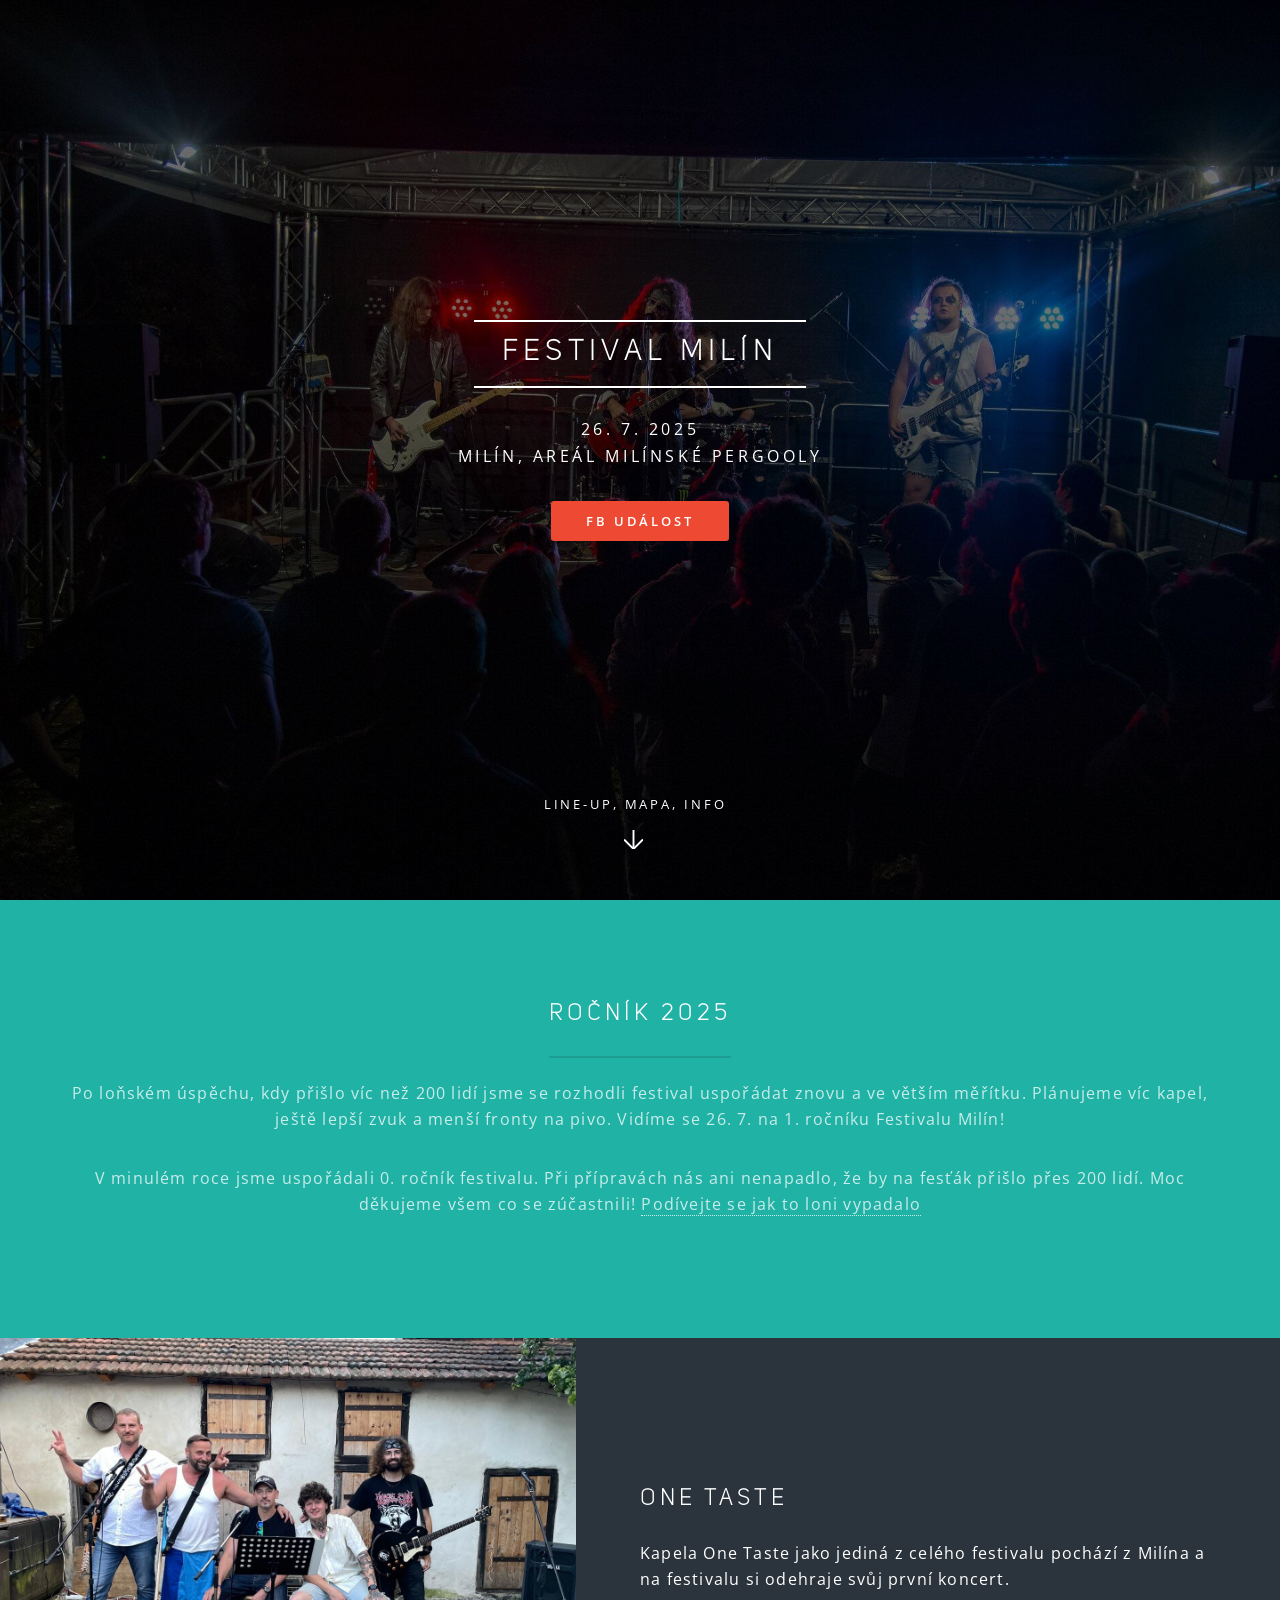
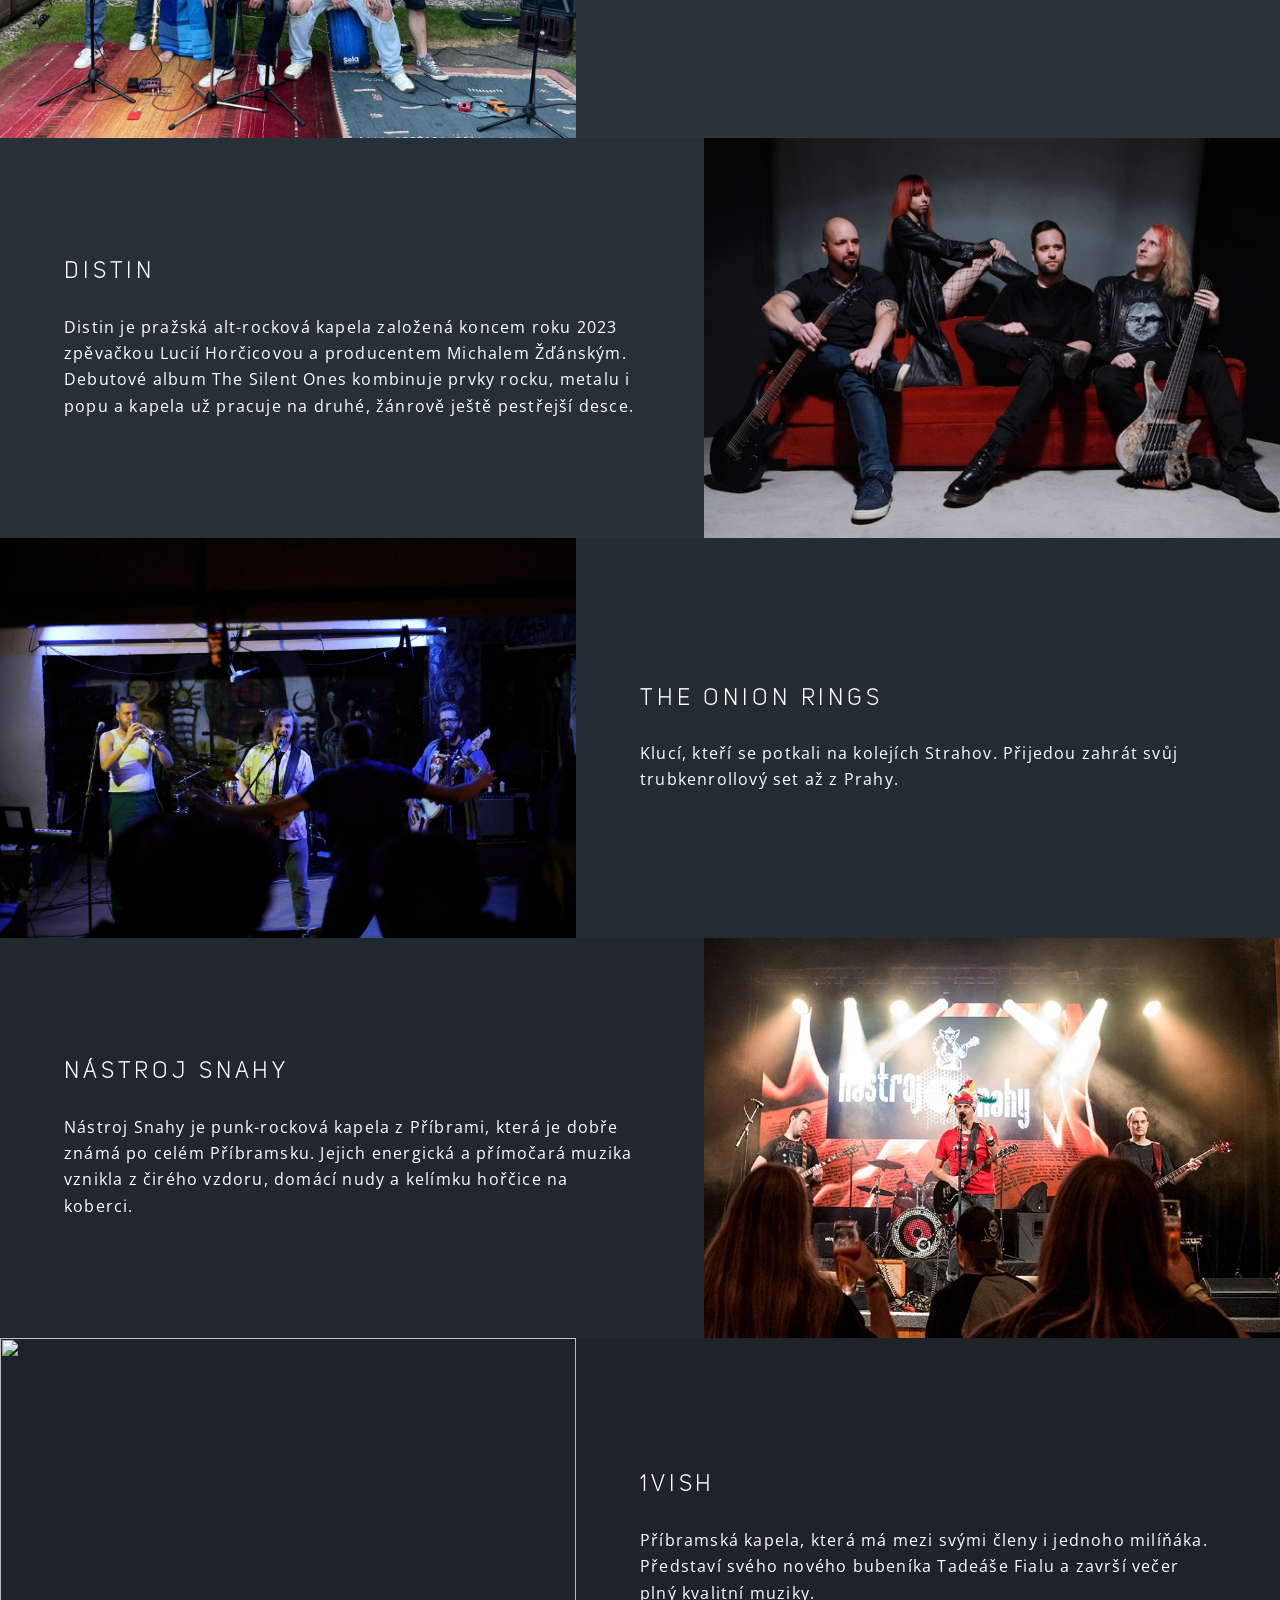
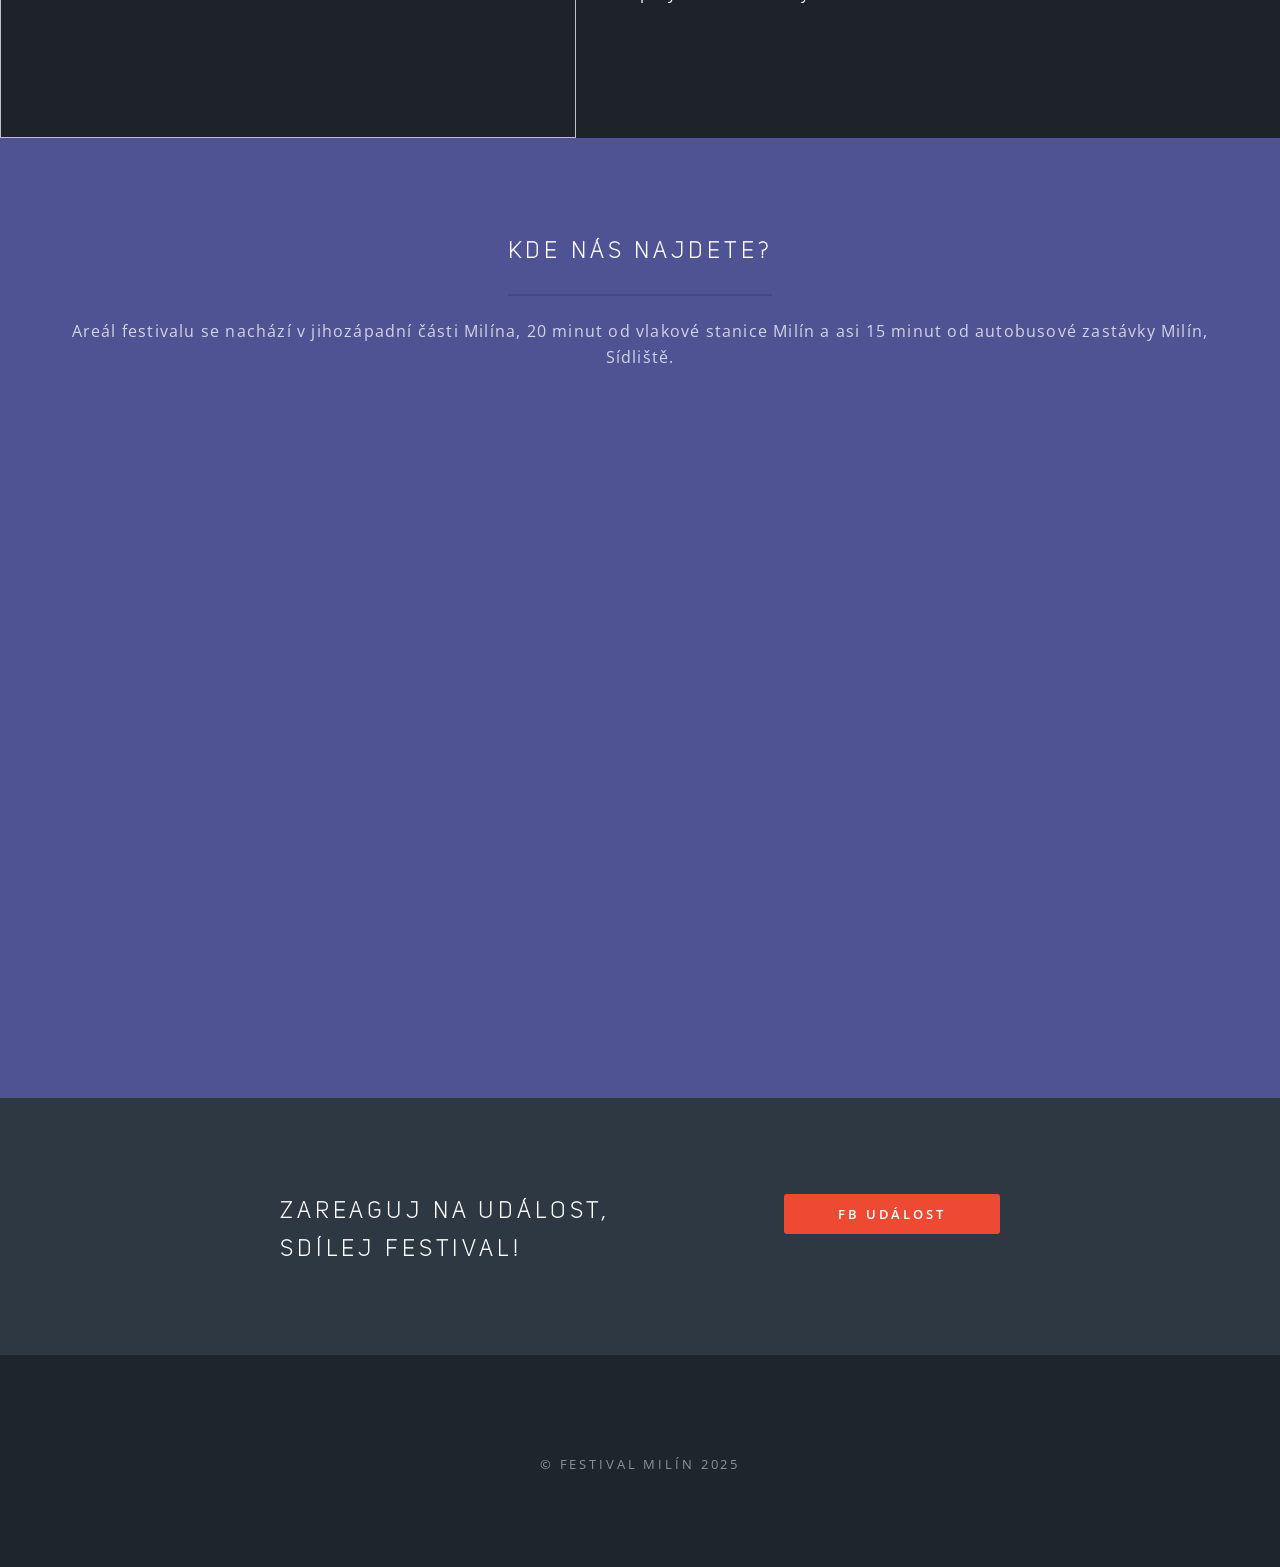
==== commit 3a684794: "pozdě ale přece" ====
--- a/index.html
+++ b/index.html
@@ -32,7 +32,7 @@
 				Milín, Areál Milínské Pergooly<br/>
 			</p>
 			<ul class="actions special">
-				<li><a href="https://www.facebook.com/share/nZcEZH7d44mRMDsJ/" class="button primary">FB Událost</a>
+				<li><a href="https://www.facebook.com/events/3081406538702788/" class="button primary">FB Událost</a>
 				</li>
 			</ul>
 		</div>
@@ -45,8 +45,8 @@
 			<header class="major">
 				<h2>Ročník 2025</h2>
 				<p>Po loňském úspěchu, kdy přišlo víc než 200 lidí jsme se rozhodli festival uspořádat znovu a ve větším měřítku. Plánujeme víc kapel, ještě lepší zvuk a menší fronty na pivo. Vidíme se 26. 7. na 1. ročníku Festivalu Milín!</p>
-<!--				<p>V minulém roce jsme uspořádali 1. ročník festivalu. Při přípravách nás ani nenapadlo, že by na fesťák-->
-<!--					přišlo přes 200 lidí. Moc děkujeme všem co se přišli podívat! Podívejte se jak tento ročník probíhal.</p>-->
+				<p>V minulém roce jsme uspořádali 0. ročník festivalu. Při přípravách nás ani nenapadlo, že by na fesťák
+					přišlo přes 200 lidí. Moc děkujeme všem co se zúčastnili! <a href="2024.html">Podívejte se jak to loni vypadalo</a></p>
 			</header>
 		</div>
 	</section>
@@ -112,7 +112,7 @@
 					Sdílej Festival!</h2>
 			</header>
 			<ul class="actions stacked">
-				<li><a href="https://www.facebook.com/share/nZcEZH7d44mRMDsJ/" class="button fit primary">FB Událost</a>
+				<li><a href="https://www.facebook.com/events/3081406538702788/" class="button fit primary">FB Událost</a>
 				</li>
 			</ul>
 		</div>
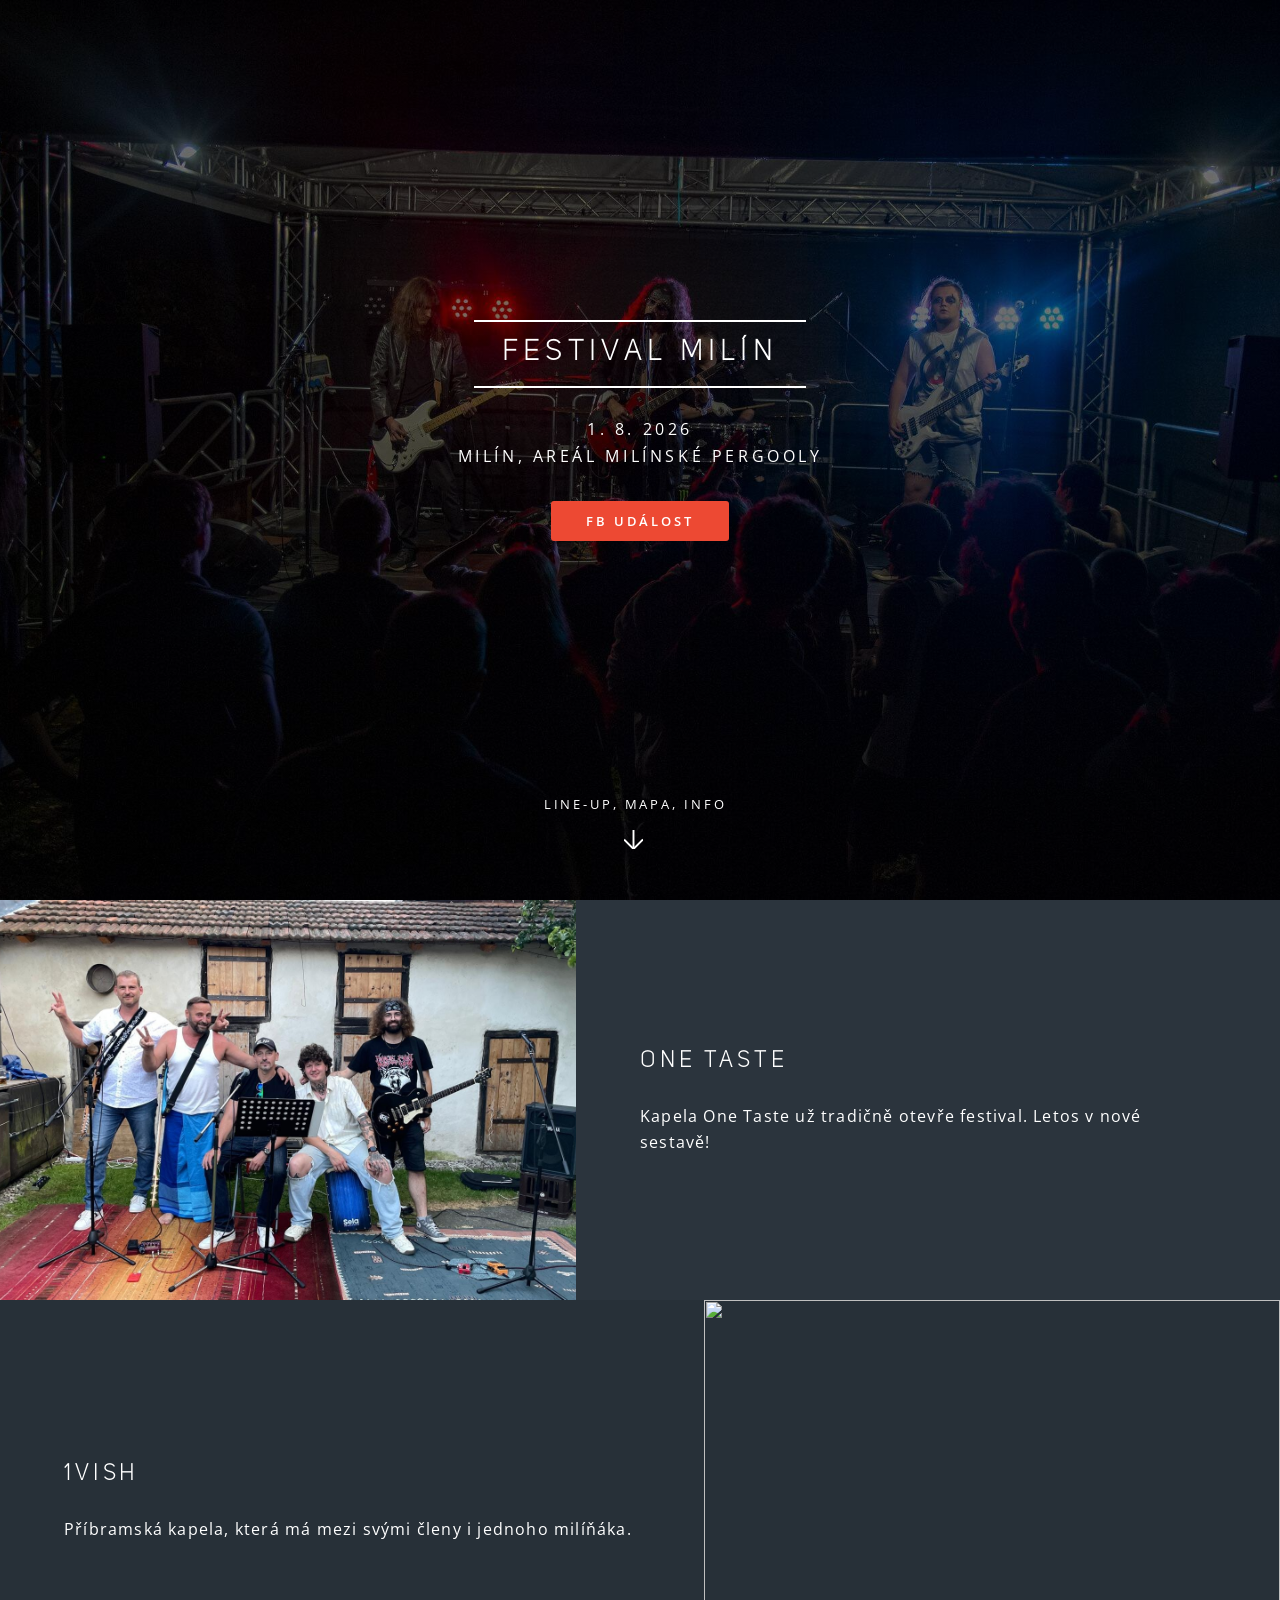
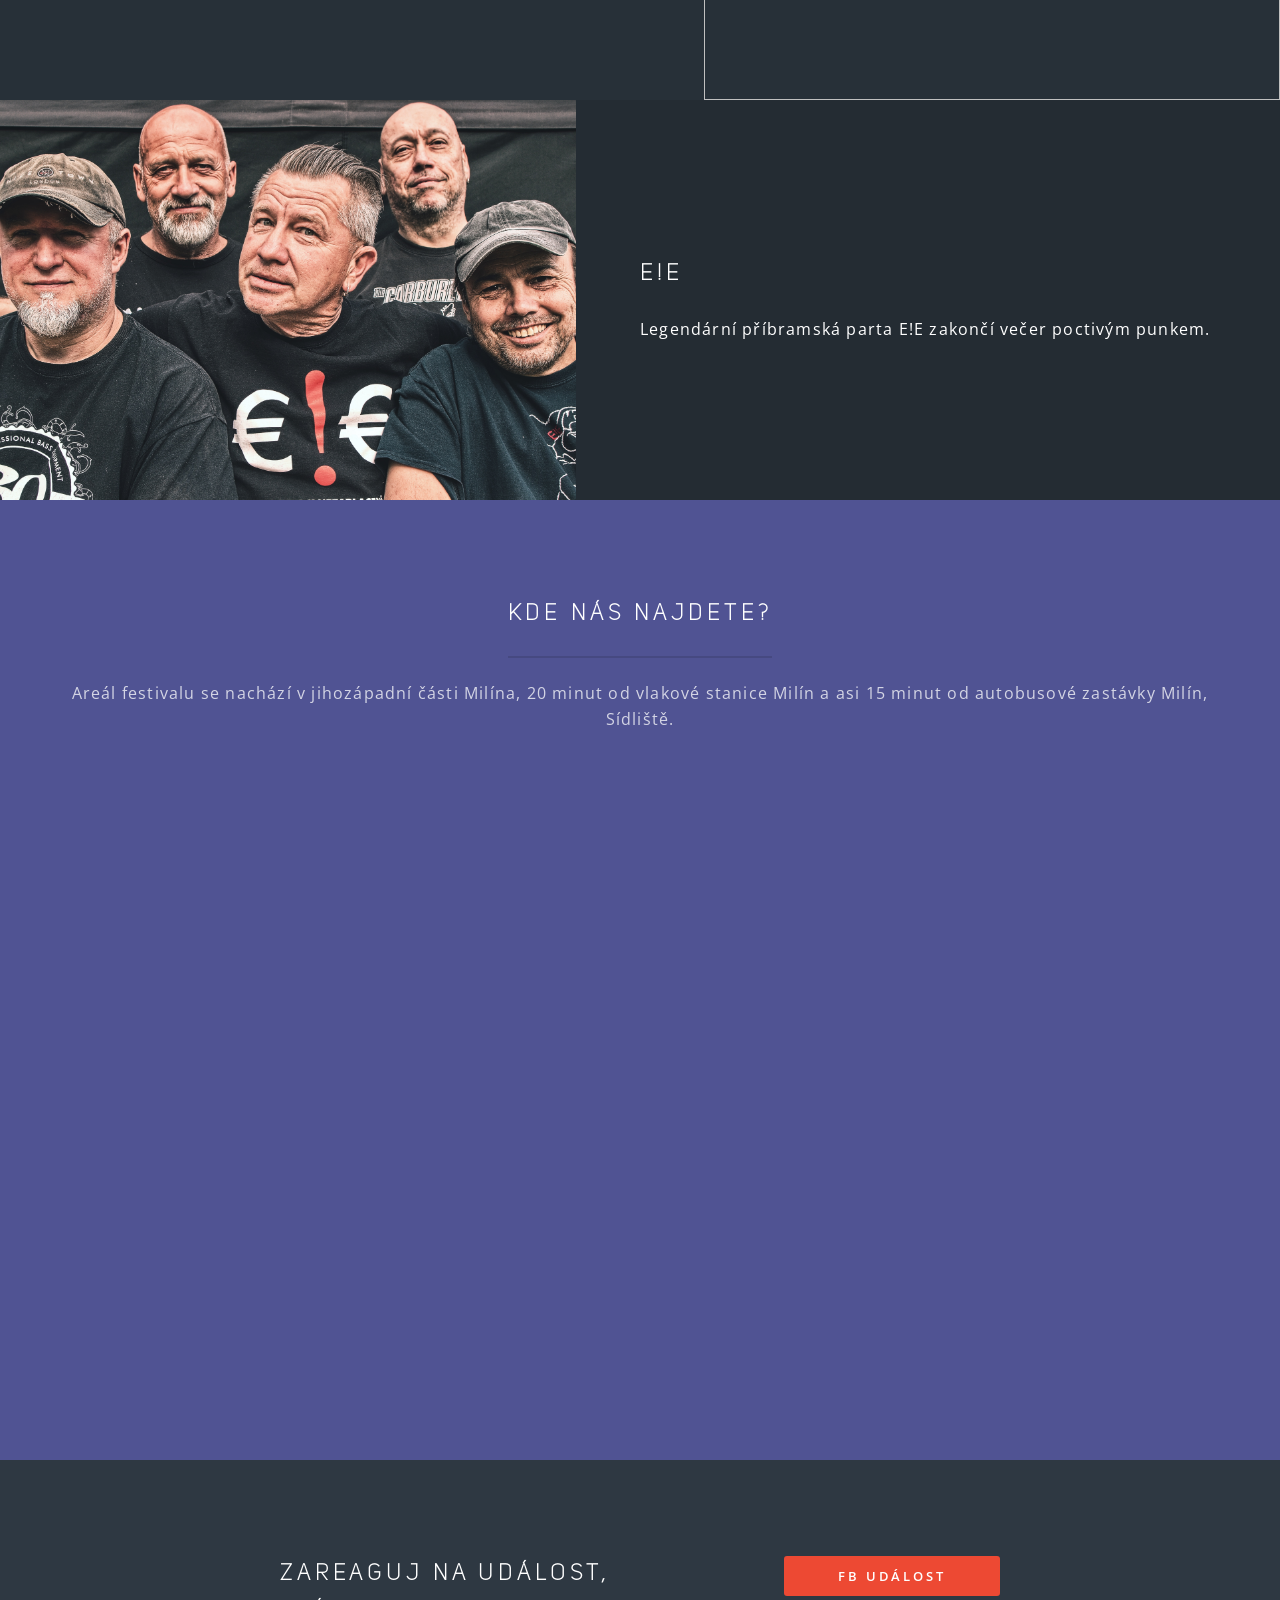
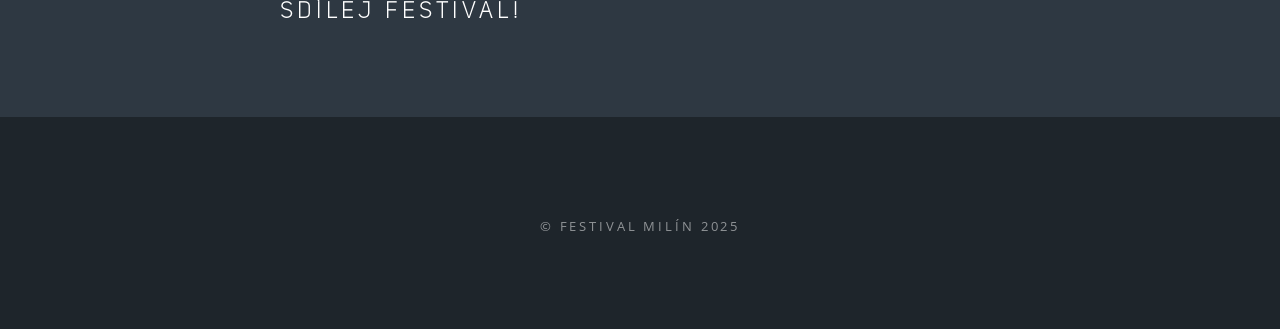
==== commit c22ac5d5: "2026" ====
--- a/index.html
+++ b/index.html
@@ -28,7 +28,7 @@
 	<section id="banner">
 		<div class="inner">
 			<h2>Festival Milín</h2>
-			<p>26. 7. 2025<br/>
+			<p>1. 8. 2026<br/>
 				Milín, Areál Milínské Pergooly<br/>
 			</p>
 			<ul class="actions special">
@@ -40,16 +40,16 @@
 	</section>
 
 	<!-- One -->
-	<section id="one" class="wrapper style1 special">
-		<div class="inner">
-			<header class="major">
-				<h2>Ročník 2025</h2>
-				<p>Po loňském úspěchu, kdy přišlo víc než 200 lidí jsme se rozhodli festival uspořádat znovu a ve větším měřítku. Plánujeme víc kapel, ještě lepší zvuk a menší fronty na pivo. Vidíme se 26. 7. na 1. ročníku Festivalu Milín!</p>
-				<p>V minulém roce jsme uspořádali 0. ročník festivalu. Při přípravách nás ani nenapadlo, že by na fesťák
-					přišlo přes 200 lidí. Moc děkujeme všem co se zúčastnili! <a href="2024.html">Podívejte se jak to loni vypadalo</a></p>
-			</header>
-		</div>
-	</section>
+<!--	<section id="one" class="wrapper style1 special">-->
+<!--		<div class="inner">-->
+<!--			<header class="major">-->
+<!--				<h2>Ročník 2025</h2>-->
+<!--				<p>Po loňském úspěchu, kdy přišlo víc než 200 lidí jsme se rozhodli festival uspořádat znovu a ve větším měřítku. Plánujeme víc kapel, ještě lepší zvuk a menší fronty na pivo. Vidíme se 26. 7. na 1. ročníku Festivalu Milín!</p>-->
+<!--				<p>V minulém roce jsme uspořádali 0. ročník festivalu. Při přípravách nás ani nenapadlo, že by na fesťák-->
+<!--					přišlo přes 200 lidí. Moc děkujeme všem co se zúčastnili! <a href="2024.html">Podívejte se jak to loni vypadalo</a></p>-->
+<!--			</header>-->
+<!--		</div>-->
+<!--	</section>-->
 
 	<!-- Two -->
 	<section id="two" class="wrapper alt style2">
@@ -57,34 +57,21 @@
 			<div class="image band-image"><img src="images/pic04.jpg" alt=""/></div>
 			<div class="content">
 				<h2>One Taste</h2>
-				<p>Kapela One Taste jako jediná z celého festivalu pochází z Milína a na festivalu si odehraje svůj
-					první koncert.</p>
-			</div>
-		</section>
-		<section class="spotlight">
-			<div class="image band-image"><img src="images/pic05.jpg" alt="" /></div><div class="content">
-				<h2>Distin</h2>
-				<p>Distin je pražská alt-rocková kapela založená koncem roku 2023 zpěvačkou Lucií Horčicovou a producentem Michalem Žďánským. Debutové album The Silent Ones kombinuje prvky rocku, metalu i popu a kapela už pracuje na druhé, žánrově ještě pestřejší desce.</p>
-			</div>
-		</section>
-		<section class="spotlight">
-			<div class="image band-image"><img src="images/pic02.jpg" alt="" /></div><div class="content">
-				<h2>The Onion Rings</h2>
-				<p>Klucí, kteří se potkali na kolejích Strahov. Přijedou zahrát svůj trubkenrollový set až z Prahy.</p>
-			</div>
-		</section>
-		<section class="spotlight">
-			<div class="image band-image"><img src="images/pic06.jpg" alt=""/></div>
-			<div class="content">
-				<h2>Nástroj snahy</h2>
-				<p>Nástroj Snahy je punk-rocková kapela z Příbrami, která je dobře známá po celém Příbramsku. Jejich energická a přímočará muzika vznikla z čirého vzdoru, domácí nudy a kelímku hořčice na koberci.</p>
+				<p>Kapela One Taste už tradičně otevře festival. Letos v nové sestavě!</p>
 			</div>
 		</section>
 		<section class="spotlight">
 			<div class="image band-image"><img src="images/pic01.jpg" alt=""/></div>
 			<div class="content">
 				<h2>1VISH</h2>
-				<p>Příbramská kapela, která má mezi svými členy i jednoho milíňáka. Představí svého nového bubeníka Tadeáše Fialu a završí večer plný kvalitní muziky.</p>
+				<p>Příbramská kapela, která má mezi svými členy i jednoho milíňáka.</p>
+			</div>
+		</section>
+		<section class="spotlight">
+			<div class="image band-image"><img src="images/pic07.jpg" alt=""/></div>
+			<div class="content">
+				<h2>E!E</h2>
+				<p>Legendární příbramská parta E!E zakončí večer poctivým punkem.</p>
 			</div>
 		</section>
 	</section>
